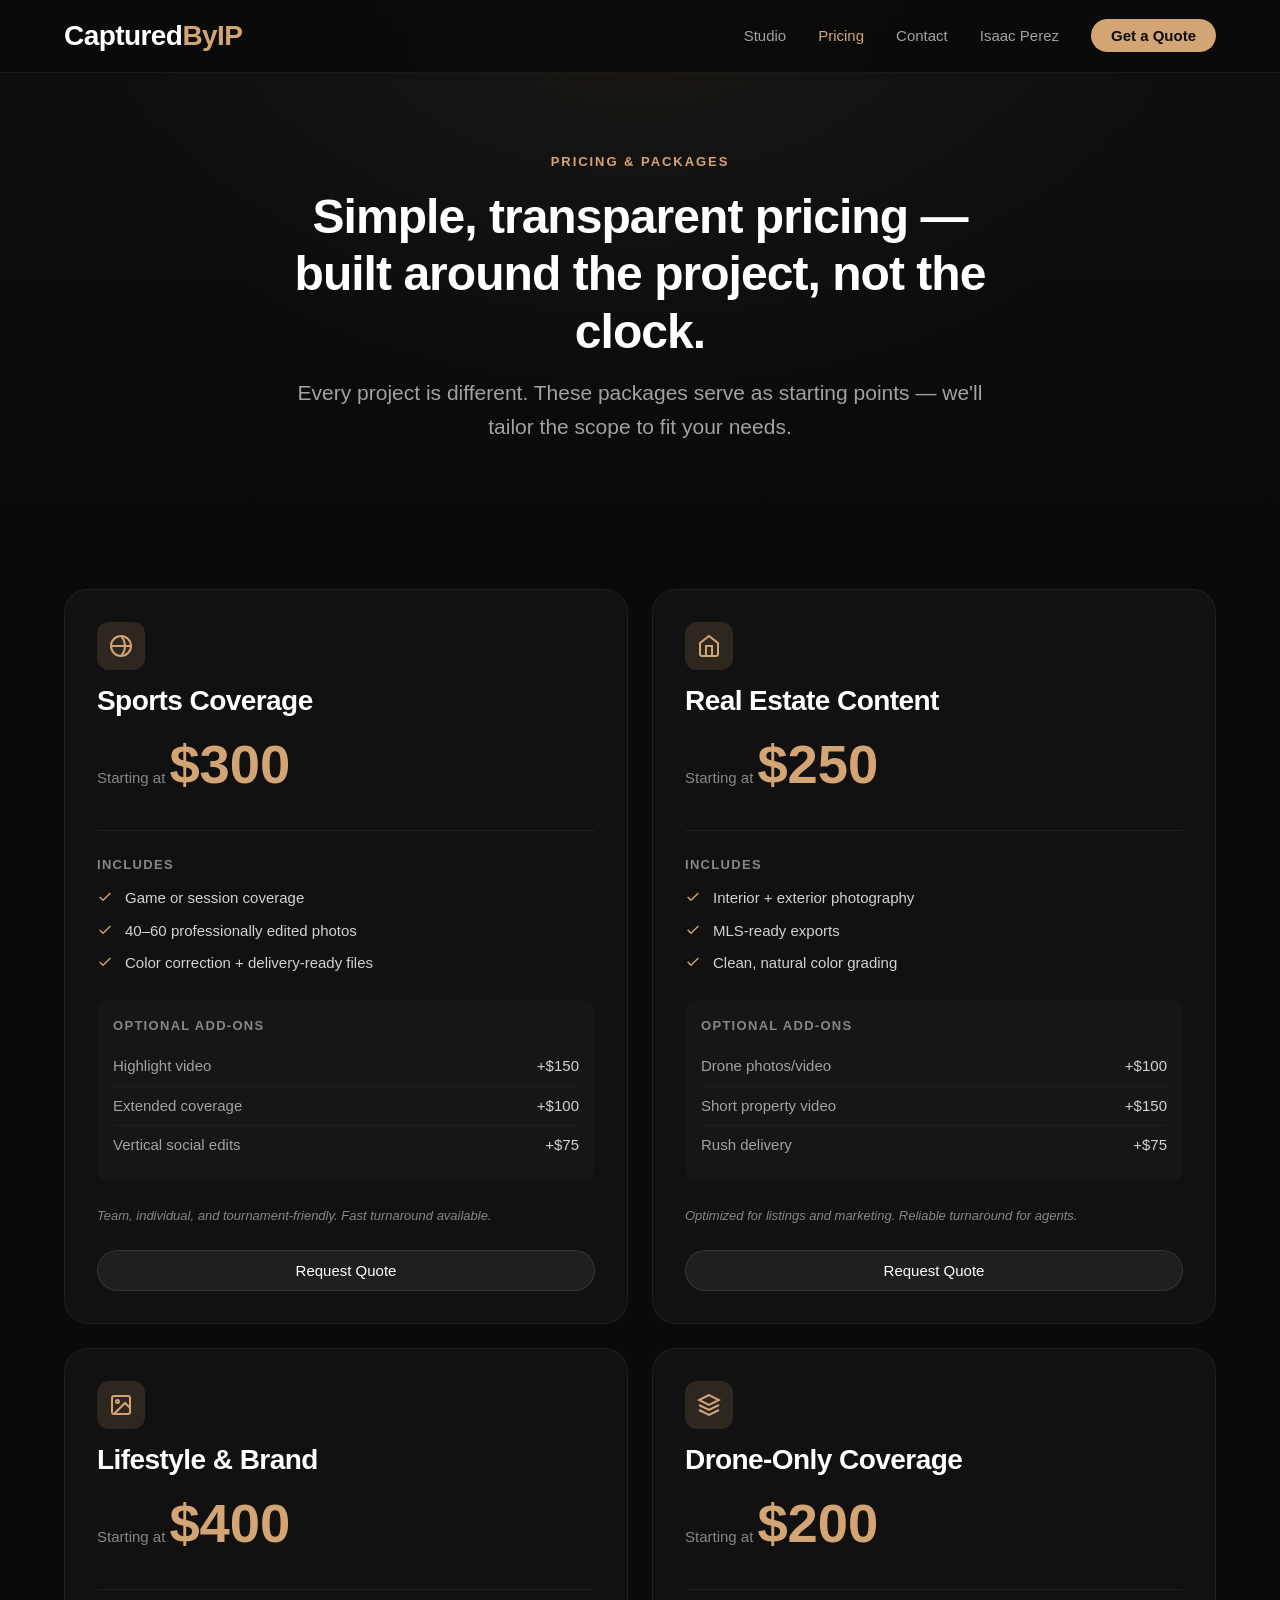
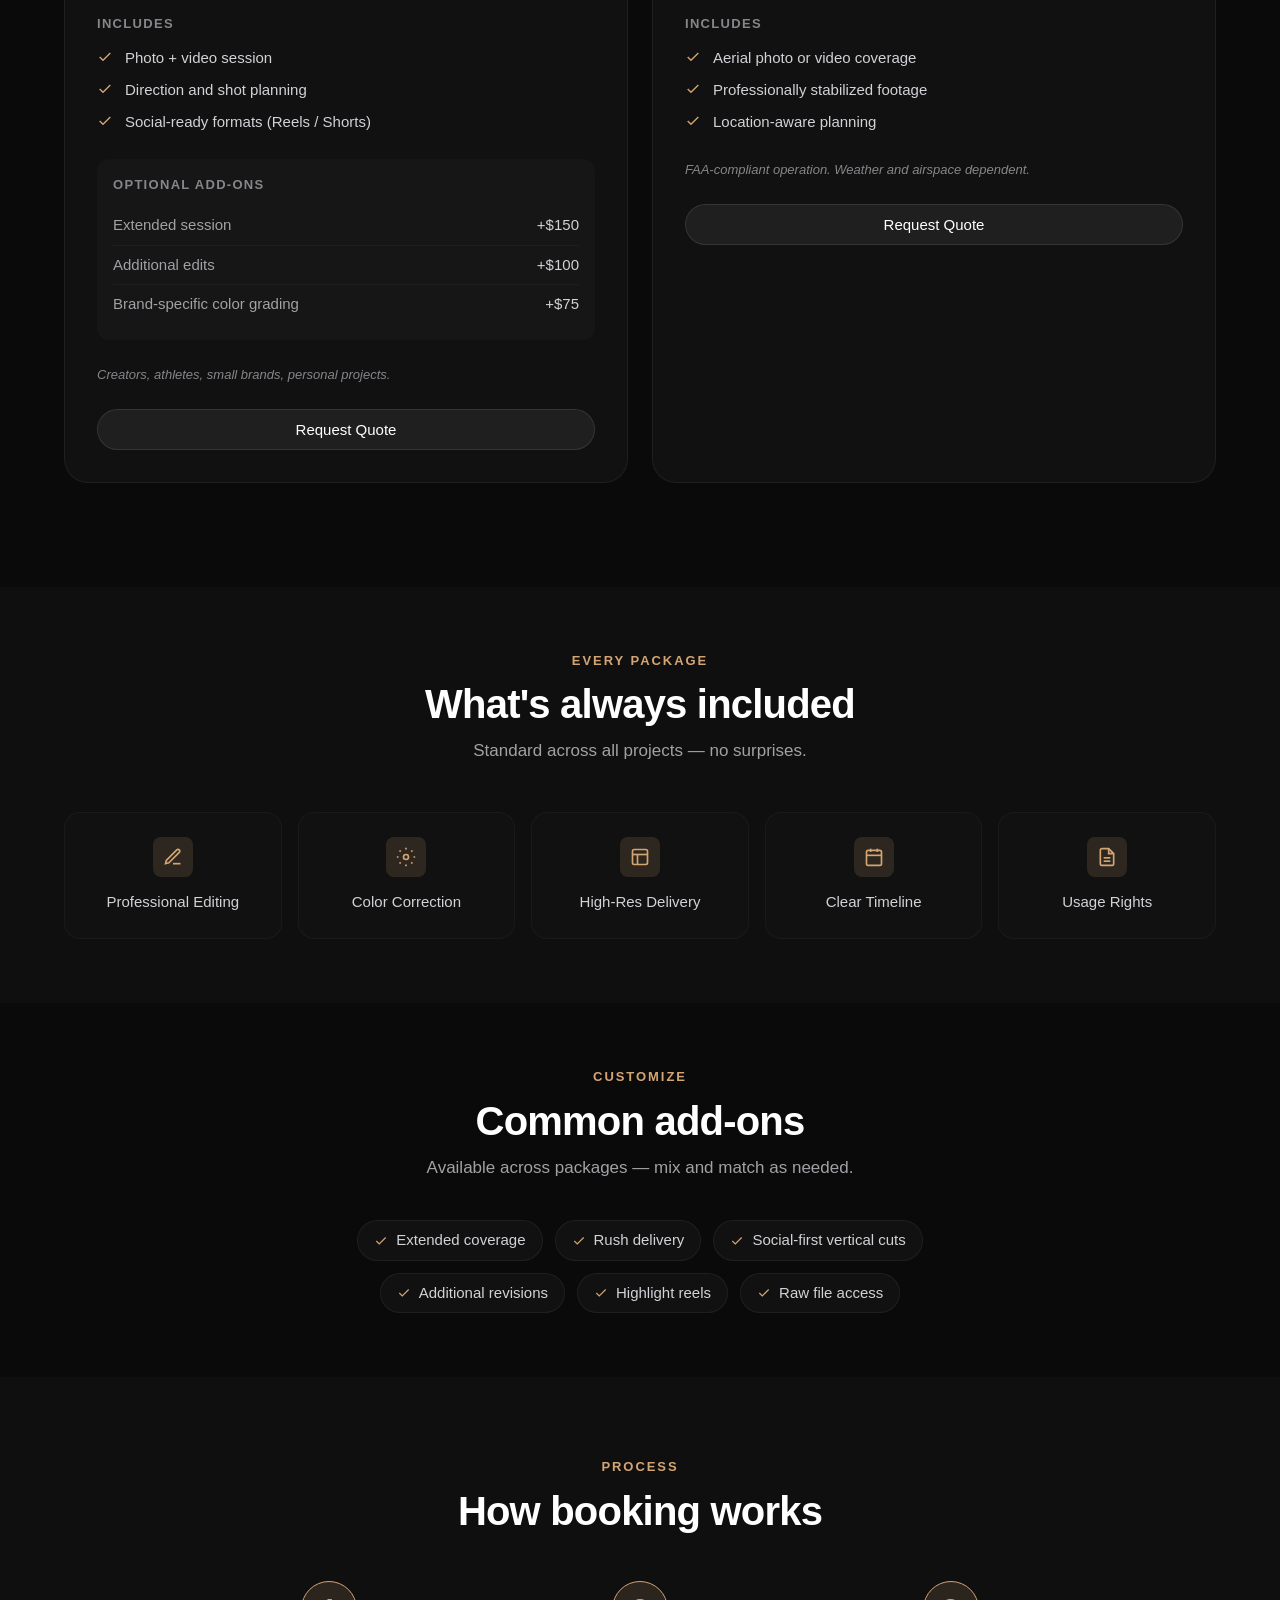
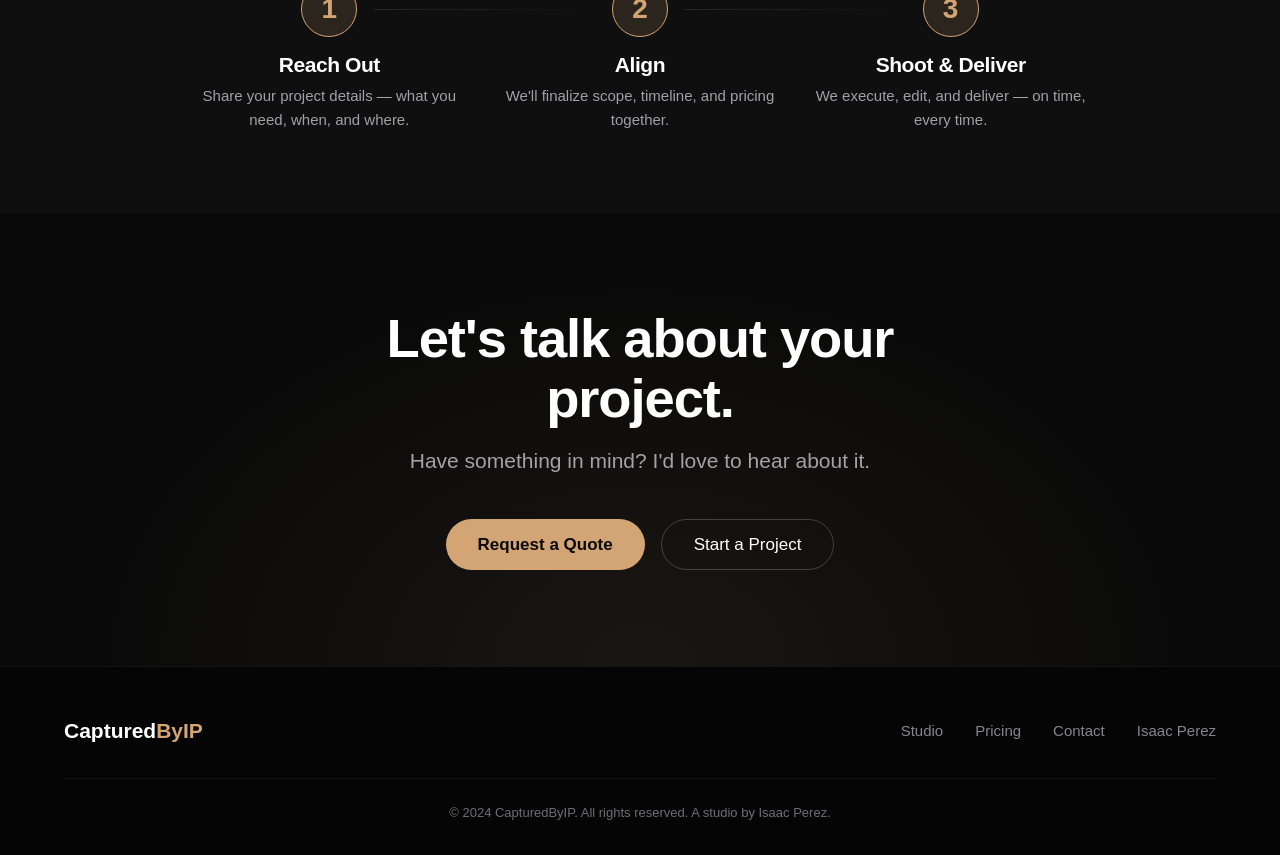
==== pricing.html @ b9ff3daa "Initial commit - CapturedByIP standalone site" ====
<!DOCTYPE html>
<html lang="en" data-theme="dark">
<head>
  <meta charset="UTF-8">
  <meta name="viewport" content="width=device-width, initial-scale=1.0">
  <meta name="description" content="CapturedByIP Pricing — Simple, transparent pricing for sports, real estate, and lifestyle photography & videography. Starting at $200.">
  <meta name="author" content="Isaac Perez">
  <meta name="keywords" content="photography pricing, videography pricing, sports photography cost, real estate photography rates, drone photography prices, Los Angeles photographer">
  
  <!-- Open Graph -->
  <meta property="og:title" content="Pricing — CapturedByIP">
  <meta property="og:description" content="Simple, transparent pricing — built around the project, not the clock.">
  <meta property="og:type" content="website">
  <meta property="og:image" content="https://isaacperez.co/isaac.JPG">
  
  <!-- Twitter Card -->
  <meta name="twitter:card" content="summary_large_image">
  <meta name="twitter:title" content="Pricing — CapturedByIP">
  <meta name="twitter:description" content="Simple, transparent pricing — built around the project, not the clock.">
  
  <link rel="icon" href="favicon.svg" type="image/svg+xml">
  <link rel="apple-touch-icon" href="favicon.svg">
  <title>Pricing — CapturedByIP</title>
  
  <!-- Design System -->
  <link rel="stylesheet" href="css/design-system.css">
  
  <style>
    /* ============================================================
       CAPTUREDBYIP PRICING — CUSTOM STYLES
       ============================================================ */
    
    :root {
      /* CapturedByIP Brand Colors */
      --cbip-accent: #d4a574;
      --cbip-accent-light: #e8c9a8;
      --cbip-accent-dark: #b8875a;
      --cbip-accent-subtle: rgba(212, 165, 116, 0.15);
      
      /* Override accent */
      --color-accent: var(--cbip-accent);
      --color-accent-light: var(--cbip-accent-light);
      --color-accent-dark: var(--cbip-accent-dark);
      --color-accent-subtle: var(--cbip-accent-subtle);
    }
    
    html[data-theme="dark"] {
      --color-surface: #0a0a0a;
      --color-surface-elevated: #141414;
      --color-surface-secondary: #0f0f0f;
    }
    
    body {
      background-color: #0a0a0a;
    }
    
    /* -------------------- Navigation -------------------- */
    
    .cbip-nav {
      position: fixed;
      top: 0;
      left: 0;
      right: 0;
      z-index: var(--z-sticky);
      background-color: rgba(10, 10, 10, 0.85);
      backdrop-filter: saturate(180%) blur(20px);
      -webkit-backdrop-filter: saturate(180%) blur(20px);
      border-bottom: 1px solid rgba(255, 255, 255, 0.06);
    }
    
    .cbip-nav-inner {
      display: flex;
      align-items: center;
      justify-content: space-between;
      height: 72px;
      max-width: var(--container-xl);
      margin: 0 auto;
      padding: 0 var(--space-6);
    }
    
    .cbip-nav-brand {
      display: flex;
      align-items: center;
      gap: var(--space-3);
      text-decoration: none;
    }
    
    .cbip-logo {
      font-size: var(--text-xl);
      font-weight: var(--font-bold);
      color: var(--color-white);
      letter-spacing: -0.02em;
    }
    
    .cbip-logo-mark {
      color: var(--cbip-accent);
    }
    
    .cbip-nav-links {
      display: flex;
      align-items: center;
      gap: var(--space-8);
      list-style: none;
    }
    
    .cbip-nav-link {
      font-size: var(--text-sm);
      font-weight: var(--font-medium);
      color: var(--color-gray-400);
      text-decoration: none;
      transition: color var(--duration-fast);
    }
    
    .cbip-nav-link:hover {
      color: var(--color-white);
    }
    
    .cbip-nav-link.active {
      color: var(--cbip-accent);
    }
    
    .cbip-nav-cta {
      padding: var(--space-2) var(--space-5);
      background-color: var(--cbip-accent);
      color: #0a0a0a;
      font-size: var(--text-sm);
      font-weight: var(--font-semibold);
      text-decoration: none;
      border-radius: var(--radius-full);
      transition: all var(--duration-fast);
    }
    
    .cbip-nav-cta:hover {
      background-color: var(--cbip-accent-light);
      transform: translateY(-1px);
    }
    
    /* Mobile Navigation */
    .cbip-nav-toggle {
      display: none;
      padding: var(--space-2);
      background: none;
      border: none;
      cursor: pointer;
    }
    
    .cbip-nav-toggle span {
      display: block;
      width: 24px;
      height: 2px;
      background-color: var(--color-white);
      position: relative;
    }
    
    .cbip-nav-toggle span::before,
    .cbip-nav-toggle span::after {
      content: '';
      position: absolute;
      left: 0;
      width: 100%;
      height: 2px;
      background-color: var(--color-white);
    }
    
    .cbip-nav-toggle span::before { top: -8px; }
    .cbip-nav-toggle span::after { bottom: -8px; }
    
    @media (max-width: 768px) {
      .cbip-nav-toggle {
        display: block;
      }
      
      .cbip-nav-links {
        position: fixed;
        top: 72px;
        left: 0;
        right: 0;
        bottom: 0;
        flex-direction: column;
        align-items: center;
        justify-content: flex-start;
        gap: 0;
        padding-top: var(--space-8);
        background-color: rgba(10, 10, 10, 0.98);
        opacity: 0;
        visibility: hidden;
        transform: translateY(-10px);
        transition: all var(--duration-normal);
      }
      
      .cbip-nav-links.active {
        opacity: 1;
        visibility: visible;
        transform: translateY(0);
      }
      
      .cbip-nav-links li {
        width: 100%;
        text-align: center;
      }
      
      .cbip-nav-link {
        display: block;
        padding: var(--space-4) var(--space-6);
        font-size: var(--text-lg);
      }
      
      .cbip-nav-cta {
        margin-top: var(--space-4);
        padding: var(--space-3) var(--space-8);
      }
    }
    
    /* -------------------- Pricing Hero -------------------- */
    
    .pricing-hero {
      padding: calc(72px + var(--space-20)) var(--space-6) var(--space-16);
      text-align: center;
      background: linear-gradient(180deg, #0f0f0f 0%, #0a0a0a 100%);
      position: relative;
    }
    
    .pricing-hero::before {
      content: '';
      position: absolute;
      inset: 0;
      background: radial-gradient(ellipse at 50% 0%, rgba(212, 165, 116, 0.06) 0%, transparent 60%);
      pointer-events: none;
    }
    
    .pricing-hero-content {
      position: relative;
      max-width: 700px;
      margin: 0 auto;
    }
    
    .pricing-hero-eyebrow {
      display: block;
      font-size: var(--text-xs);
      font-weight: var(--font-semibold);
      letter-spacing: 0.15em;
      text-transform: uppercase;
      color: var(--cbip-accent);
      margin-bottom: var(--space-4);
      animation: fadeInUp var(--duration-slow) var(--ease-out);
    }
    
    .pricing-hero-title {
      font-size: clamp(2rem, 4vw, 3rem);
      font-weight: var(--font-semibold);
      color: var(--color-white);
      line-height: 1.2;
      margin-bottom: var(--space-4);
      animation: fadeInUp var(--duration-slow) var(--ease-out) 100ms both;
    }
    
    .pricing-hero-subtitle {
      font-size: var(--text-lg);
      color: var(--color-gray-400);
      line-height: var(--leading-relaxed);
      animation: fadeInUp var(--duration-slow) var(--ease-out) 200ms both;
    }
    
    /* -------------------- Pricing Section -------------------- */
    
    .pricing-section {
      padding: var(--space-20) 0;
      background-color: #0a0a0a;
    }
    
    .pricing-grid {
      display: grid;
      grid-template-columns: repeat(2, 1fr);
      gap: var(--space-6);
      margin-bottom: var(--space-6);
    }
    
    @media (max-width: 900px) {
      .pricing-grid {
        grid-template-columns: 1fr;
      }
    }
    
    /* -------------------- Pricing Card -------------------- */
    
    .pricing-card {
      background-color: #111111;
      border: 1px solid rgba(255, 255, 255, 0.06);
      border-radius: var(--radius-2xl);
      padding: var(--space-8);
      position: relative;
      transition: all var(--duration-normal) var(--ease-default);
    }
    
    .pricing-card:hover {
      border-color: rgba(255, 255, 255, 0.12);
      transform: translateY(-4px);
      box-shadow: 0 20px 40px rgba(0, 0, 0, 0.3);
    }
    
    .pricing-card-header {
      margin-bottom: var(--space-6);
      padding-bottom: var(--space-6);
      border-bottom: 1px solid rgba(255, 255, 255, 0.06);
    }
    
    .pricing-card-icon {
      width: 48px;
      height: 48px;
      display: flex;
      align-items: center;
      justify-content: center;
      background-color: var(--cbip-accent-subtle);
      border-radius: var(--radius-lg);
      margin-bottom: var(--space-4);
    }
    
    .pricing-card-icon svg {
      width: 24px;
      height: 24px;
      color: var(--cbip-accent);
    }
    
    .pricing-card-title {
      font-size: var(--text-xl);
      font-weight: var(--font-semibold);
      color: var(--color-white);
      margin-bottom: var(--space-2);
    }
    
    .pricing-card-price {
      display: flex;
      align-items: baseline;
      gap: var(--space-1);
    }
    
    .pricing-card-price-label {
      font-size: var(--text-sm);
      color: var(--color-gray-500);
    }
    
    .pricing-card-price-value {
      font-size: var(--text-3xl);
      font-weight: var(--font-bold);
      color: var(--cbip-accent);
    }
    
    .pricing-card-body {
      margin-bottom: var(--space-6);
    }
    
    .pricing-card-section-title {
      font-size: var(--text-xs);
      font-weight: var(--font-semibold);
      letter-spacing: 0.1em;
      text-transform: uppercase;
      color: var(--color-gray-500);
      margin-bottom: var(--space-3);
    }
    
    .pricing-card-list {
      list-style: none;
      margin-bottom: var(--space-6);
    }
    
    .pricing-card-list li {
      display: flex;
      align-items: flex-start;
      gap: var(--space-3);
      font-size: var(--text-sm);
      color: var(--color-gray-300);
      margin-bottom: var(--space-2);
      line-height: var(--leading-relaxed);
    }
    
    .pricing-card-list li svg {
      flex-shrink: 0;
      width: 16px;
      height: 16px;
      color: var(--cbip-accent);
      margin-top: 3px;
    }
    
    .pricing-card-addons {
      background-color: rgba(255, 255, 255, 0.02);
      border-radius: var(--radius-lg);
      padding: var(--space-4);
      margin-bottom: var(--space-6);
    }
    
    .pricing-card-addon {
      display: flex;
      justify-content: space-between;
      align-items: center;
      font-size: var(--text-sm);
      color: var(--color-gray-400);
      padding: var(--space-2) 0;
    }
    
    .pricing-card-addon:not(:last-child) {
      border-bottom: 1px solid rgba(255, 255, 255, 0.04);
    }
    
    .pricing-card-addon-price {
      color: var(--color-gray-300);
      font-weight: var(--font-medium);
    }
    
    .pricing-card-note {
      font-size: var(--text-xs);
      color: var(--color-gray-500);
      line-height: var(--leading-relaxed);
      font-style: italic;
    }
    
    .pricing-card-cta {
      margin-top: var(--space-6);
    }
    
    .pricing-card-cta .btn {
      width: 100%;
    }
    
    /* -------------------- Always Included Section -------------------- */
    
    .included-section {
      padding: var(--space-16) 0;
      background-color: #0f0f0f;
    }
    
    .included-header {
      text-align: center;
      max-width: 600px;
      margin: 0 auto var(--space-12);
    }
    
    .included-eyebrow {
      display: block;
      font-size: var(--text-xs);
      font-weight: var(--font-semibold);
      letter-spacing: 0.15em;
      text-transform: uppercase;
      color: var(--cbip-accent);
      margin-bottom: var(--space-3);
    }
    
    .included-title {
      font-size: var(--text-2xl);
      font-weight: var(--font-semibold);
      color: var(--color-white);
      margin-bottom: var(--space-3);
    }
    
    .included-subtitle {
      font-size: var(--text-base);
      color: var(--color-gray-400);
    }
    
    .included-grid {
      display: grid;
      grid-template-columns: repeat(5, 1fr);
      gap: var(--space-4);
    }
    
    .included-item {
      text-align: center;
      padding: var(--space-6) var(--space-4);
      background-color: #111111;
      border: 1px solid rgba(255, 255, 255, 0.04);
      border-radius: var(--radius-xl);
      transition: all var(--duration-normal);
    }
    
    .included-item:hover {
      border-color: rgba(255, 255, 255, 0.08);
      background-color: #141414;
    }
    
    .included-item-icon {
      width: 40px;
      height: 40px;
      display: flex;
      align-items: center;
      justify-content: center;
      margin: 0 auto var(--space-3);
      background-color: var(--cbip-accent-subtle);
      border-radius: var(--radius-md);
    }
    
    .included-item-icon svg {
      width: 20px;
      height: 20px;
      color: var(--cbip-accent);
    }
    
    .included-item-label {
      font-size: var(--text-sm);
      color: var(--color-gray-300);
      font-weight: var(--font-medium);
    }
    
    @media (max-width: 900px) {
      .included-grid {
        grid-template-columns: repeat(3, 1fr);
      }
    }
    
    @media (max-width: 640px) {
      .included-grid {
        grid-template-columns: repeat(2, 1fr);
      }
    }
    
    /* -------------------- Add-Ons Section -------------------- */
    
    .addons-section {
      padding: var(--space-16) 0;
      background-color: #0a0a0a;
    }
    
    .addons-header {
      text-align: center;
      max-width: 600px;
      margin: 0 auto var(--space-10);
    }
    
    .addons-eyebrow {
      display: block;
      font-size: var(--text-xs);
      font-weight: var(--font-semibold);
      letter-spacing: 0.15em;
      text-transform: uppercase;
      color: var(--cbip-accent);
      margin-bottom: var(--space-3);
    }
    
    .addons-title {
      font-size: var(--text-2xl);
      font-weight: var(--font-semibold);
      color: var(--color-white);
      margin-bottom: var(--space-3);
    }
    
    .addons-subtitle {
      font-size: var(--text-base);
      color: var(--color-gray-400);
    }
    
    .addons-list {
      max-width: 600px;
      margin: 0 auto;
      display: flex;
      flex-wrap: wrap;
      justify-content: center;
      gap: var(--space-3);
    }
    
    .addon-tag {
      display: inline-flex;
      align-items: center;
      gap: var(--space-2);
      padding: var(--space-2) var(--space-4);
      background-color: #111111;
      border: 1px solid rgba(255, 255, 255, 0.06);
      border-radius: var(--radius-full);
      font-size: var(--text-sm);
      color: var(--color-gray-300);
      transition: all var(--duration-fast);
    }
    
    .addon-tag:hover {
      border-color: var(--cbip-accent-subtle);
      background-color: var(--cbip-accent-subtle);
    }
    
    .addon-tag svg {
      width: 14px;
      height: 14px;
      color: var(--cbip-accent);
    }
    
    /* -------------------- Booking Section -------------------- */
    
    .booking-section {
      padding: var(--space-20) 0;
      background-color: #0f0f0f;
    }
    
    .booking-header {
      text-align: center;
      max-width: 600px;
      margin: 0 auto var(--space-12);
    }
    
    .booking-eyebrow {
      display: block;
      font-size: var(--text-xs);
      font-weight: var(--font-semibold);
      letter-spacing: 0.15em;
      text-transform: uppercase;
      color: var(--cbip-accent);
      margin-bottom: var(--space-3);
    }
    
    .booking-title {
      font-size: var(--text-2xl);
      font-weight: var(--font-semibold);
      color: var(--color-white);
    }
    
    .booking-steps {
      display: grid;
      grid-template-columns: repeat(3, 1fr);
      gap: var(--space-8);
      max-width: 900px;
      margin: 0 auto;
    }
    
    .booking-step {
      text-align: center;
      position: relative;
    }
    
    .booking-step:not(:last-child)::after {
      content: '';
      position: absolute;
      top: 28px;
      right: -16px;
      width: calc(100% - 56px);
      height: 1px;
      background: linear-gradient(90deg, rgba(255,255,255,0.1) 0%, transparent 100%);
      transform: translateX(50%);
    }
    
    .booking-step-number {
      width: 56px;
      height: 56px;
      display: flex;
      align-items: center;
      justify-content: center;
      margin: 0 auto var(--space-4);
      background-color: var(--cbip-accent-subtle);
      border: 1px solid var(--cbip-accent);
      border-radius: var(--radius-full);
      font-size: var(--text-xl);
      font-weight: var(--font-bold);
      color: var(--cbip-accent);
    }
    
    .booking-step-title {
      font-size: var(--text-lg);
      font-weight: var(--font-semibold);
      color: var(--color-white);
      margin-bottom: var(--space-2);
    }
    
    .booking-step-desc {
      font-size: var(--text-sm);
      color: var(--color-gray-400);
      line-height: var(--leading-relaxed);
    }
    
    @media (max-width: 768px) {
      .booking-steps {
        grid-template-columns: 1fr;
        gap: var(--space-8);
      }
      
      .booking-step:not(:last-child)::after {
        display: none;
      }
    }
    
    /* -------------------- Final CTA Section -------------------- */
    
    .final-cta {
      padding: var(--space-24) 0;
      background-color: #0a0a0a;
      text-align: center;
      position: relative;
    }
    
    .final-cta::before {
      content: '';
      position: absolute;
      inset: 0;
      background: radial-gradient(ellipse at 50% 100%, rgba(212, 165, 116, 0.08) 0%, transparent 60%);
      pointer-events: none;
    }
    
    .final-cta-inner {
      position: relative;
      max-width: 600px;
      margin: 0 auto;
    }
    
    .final-cta-title {
      font-size: var(--text-3xl);
      font-weight: var(--font-semibold);
      color: var(--color-white);
      margin-bottom: var(--space-4);
    }
    
    .final-cta-subtitle {
      font-size: var(--text-lg);
      color: var(--color-gray-400);
      margin-bottom: var(--space-10);
      line-height: var(--leading-relaxed);
    }
    
    .final-cta-actions {
      display: flex;
      justify-content: center;
      gap: var(--space-4);
    }
    
    @media (max-width: 640px) {
      .final-cta-actions {
        flex-direction: column;
        align-items: center;
      }
      
      .final-cta-actions .btn {
        width: 100%;
        max-width: 280px;
      }
    }
    
    /* -------------------- Footer -------------------- */
    
    .cbip-footer {
      background-color: #050505;
      padding: var(--space-12) 0 var(--space-8);
      border-top: 1px solid rgba(255, 255, 255, 0.06);
    }
    
    .cbip-footer-inner {
      display: flex;
      align-items: center;
      justify-content: space-between;
      flex-wrap: wrap;
      gap: var(--space-6);
    }
    
    .cbip-footer-brand {
      font-size: var(--text-lg);
      font-weight: var(--font-semibold);
      color: var(--color-white);
    }
    
    .cbip-footer-brand span {
      color: var(--cbip-accent);
    }
    
    .cbip-footer-links {
      display: flex;
      gap: var(--space-8);
      list-style: none;
    }
    
    .cbip-footer-link {
      font-size: var(--text-sm);
      color: var(--color-gray-500);
      text-decoration: none;
      transition: color var(--duration-fast);
    }
    
    .cbip-footer-link:hover {
      color: var(--color-white);
    }
    
    .cbip-footer-copy {
      width: 100%;
      text-align: center;
      margin-top: var(--space-8);
      padding-top: var(--space-6);
      border-top: 1px solid rgba(255, 255, 255, 0.06);
      font-size: var(--text-xs);
      color: var(--color-gray-600);
    }
    
    @media (max-width: 640px) {
      .cbip-footer-inner {
        flex-direction: column;
        text-align: center;
      }
      
      .cbip-footer-links {
        flex-wrap: wrap;
        justify-content: center;
        gap: var(--space-4) var(--space-6);
      }
    }
    
    /* -------------------- Buttons -------------------- */
    
    .btn-cbip-primary {
      background-color: var(--cbip-accent);
      color: #0a0a0a;
      font-weight: var(--font-semibold);
    }
    
    .btn-cbip-primary:hover:not(:disabled) {
      background-color: var(--cbip-accent-light);
      box-shadow: 0 4px 20px rgba(212, 165, 116, 0.25);
    }
    
    .btn-cbip-ghost {
      background-color: transparent;
      color: var(--color-white);
      border: 1px solid rgba(255, 255, 255, 0.2);
    }
    
    .btn-cbip-ghost:hover:not(:disabled) {
      background-color: rgba(255, 255, 255, 0.05);
      border-color: rgba(255, 255, 255, 0.3);
    }
    
    .btn-cbip-secondary {
      background-color: rgba(255, 255, 255, 0.06);
      color: var(--color-white);
      border: 1px solid rgba(255, 255, 255, 0.1);
    }
    
    .btn-cbip-secondary:hover:not(:disabled) {
      background-color: rgba(255, 255, 255, 0.1);
      border-color: rgba(255, 255, 255, 0.15);
    }
  </style>
</head>
<body>
  <!-- Navigation -->
  <nav class="cbip-nav">
    <div class="cbip-nav-inner">
      <a href="index.html" class="cbip-nav-brand">
        <span class="cbip-logo">Captured<span class="cbip-logo-mark">ByIP</span></span>
      </a>
      <button class="cbip-nav-toggle" aria-label="Toggle navigation" onclick="toggleCbipNav()">
        <span></span>
      </button>
      <ul class="cbip-nav-links" id="cbipNavLinks">
        <li><a href="index.html" class="cbip-nav-link">Studio</a></li>
        <li><a href="pricing.html" class="cbip-nav-link active">Pricing</a></li>
        <li><a href="https://isaacperez.co/#contact" class="cbip-nav-link">Contact</a></li>
        <li><a href="https://isaacperez.co" class="cbip-nav-link">Isaac Perez</a></li>
        <li><a href="https://isaacperez.co/#contact" class="cbip-nav-cta">Get a Quote</a></li>
      </ul>
    </div>
  </nav>

  <main>
    <!-- Pricing Hero -->
    <section class="pricing-hero">
      <div class="pricing-hero-content">
        <span class="pricing-hero-eyebrow">Pricing & Packages</span>
        <h1 class="pricing-hero-title">Simple, transparent pricing — built around the project, not the clock.</h1>
        <p class="pricing-hero-subtitle">
          Every project is different. These packages serve as starting points — we'll tailor the scope to fit your needs.
        </p>
      </div>
    </section>

    <!-- Pricing Cards -->
    <section class="pricing-section">
      <div class="container">
        <div class="pricing-grid">
          
          <!-- Sports Coverage -->
          <div class="pricing-card" data-animate="fade-in-up">
            <div class="pricing-card-header">
              <div class="pricing-card-icon">
                <svg viewBox="0 0 24 24" fill="none" stroke="currentColor" stroke-width="2">
                  <circle cx="12" cy="12" r="10"/>
                  <path d="M12 2a15.3 15.3 0 0 1 4 10 15.3 15.3 0 0 1-4 10"/>
                  <path d="M2 12h20"/>
                </svg>
              </div>
              <h3 class="pricing-card-title">Sports Coverage</h3>
              <div class="pricing-card-price">
                <span class="pricing-card-price-label">Starting at</span>
                <span class="pricing-card-price-value" data-price="sports">$300</span>
              </div>
            </div>
            
            <div class="pricing-card-body">
              <p class="pricing-card-section-title">Includes</p>
              <ul class="pricing-card-list">
                <li>
                  <svg viewBox="0 0 24 24" fill="none" stroke="currentColor" stroke-width="2"><polyline points="20 6 9 17 4 12"/></svg>
                  <span>Game or session coverage</span>
                </li>
                <li>
                  <svg viewBox="0 0 24 24" fill="none" stroke="currentColor" stroke-width="2"><polyline points="20 6 9 17 4 12"/></svg>
                  <span>40–60 professionally edited photos</span>
                </li>
                <li>
                  <svg viewBox="0 0 24 24" fill="none" stroke="currentColor" stroke-width="2"><polyline points="20 6 9 17 4 12"/></svg>
                  <span>Color correction + delivery-ready files</span>
                </li>
              </ul>
              
              <div class="pricing-card-addons">
                <p class="pricing-card-section-title">Optional Add-Ons</p>
                <div class="pricing-card-addon">
                  <span>Highlight video</span>
                  <span class="pricing-card-addon-price" data-addon="sports-video">+$150</span>
                </div>
                <div class="pricing-card-addon">
                  <span>Extended coverage</span>
                  <span class="pricing-card-addon-price" data-addon="sports-extended">+$100</span>
                </div>
                <div class="pricing-card-addon">
                  <span>Vertical social edits</span>
                  <span class="pricing-card-addon-price" data-addon="sports-social">+$75</span>
                </div>
              </div>
              
              <p class="pricing-card-note">
                Team, individual, and tournament-friendly. Fast turnaround available.
              </p>
            </div>
            
            <div class="pricing-card-cta">
              <a href="https://isaacperez.co/#contact" class="btn btn-cbip-secondary">Request Quote</a>
            </div>
          </div>
          
          <!-- Real Estate Content -->
          <div class="pricing-card" data-animate="fade-in-up" style="animation-delay: 100ms;">
            <div class="pricing-card-header">
              <div class="pricing-card-icon">
                <svg viewBox="0 0 24 24" fill="none" stroke="currentColor" stroke-width="2">
                  <path d="M3 9l9-7 9 7v11a2 2 0 0 1-2 2H5a2 2 0 0 1-2-2z"/>
                  <polyline points="9 22 9 12 15 12 15 22"/>
                </svg>
              </div>
              <h3 class="pricing-card-title">Real Estate Content</h3>
              <div class="pricing-card-price">
                <span class="pricing-card-price-label">Starting at</span>
                <span class="pricing-card-price-value" data-price="realestate">$250</span>
              </div>
            </div>
            
            <div class="pricing-card-body">
              <p class="pricing-card-section-title">Includes</p>
              <ul class="pricing-card-list">
                <li>
                  <svg viewBox="0 0 24 24" fill="none" stroke="currentColor" stroke-width="2"><polyline points="20 6 9 17 4 12"/></svg>
                  <span>Interior + exterior photography</span>
                </li>
                <li>
                  <svg viewBox="0 0 24 24" fill="none" stroke="currentColor" stroke-width="2"><polyline points="20 6 9 17 4 12"/></svg>
                  <span>MLS-ready exports</span>
                </li>
                <li>
                  <svg viewBox="0 0 24 24" fill="none" stroke="currentColor" stroke-width="2"><polyline points="20 6 9 17 4 12"/></svg>
                  <span>Clean, natural color grading</span>
                </li>
              </ul>
              
              <div class="pricing-card-addons">
                <p class="pricing-card-section-title">Optional Add-Ons</p>
                <div class="pricing-card-addon">
                  <span>Drone photos/video</span>
                  <span class="pricing-card-addon-price" data-addon="re-drone">+$100</span>
                </div>
                <div class="pricing-card-addon">
                  <span>Short property video</span>
                  <span class="pricing-card-addon-price" data-addon="re-video">+$150</span>
                </div>
                <div class="pricing-card-addon">
                  <span>Rush delivery</span>
                  <span class="pricing-card-addon-price" data-addon="re-rush">+$75</span>
                </div>
              </div>
              
              <p class="pricing-card-note">
                Optimized for listings and marketing. Reliable turnaround for agents.
              </p>
            </div>
            
            <div class="pricing-card-cta">
              <a href="https://isaacperez.co/#contact" class="btn btn-cbip-secondary">Request Quote</a>
            </div>
          </div>
          
          <!-- Lifestyle / Brand Content -->
          <div class="pricing-card" data-animate="fade-in-up" style="animation-delay: 200ms;">
            <div class="pricing-card-header">
              <div class="pricing-card-icon">
                <svg viewBox="0 0 24 24" fill="none" stroke="currentColor" stroke-width="2">
                  <rect x="3" y="3" width="18" height="18" rx="2" ry="2"/>
                  <circle cx="8.5" cy="8.5" r="1.5"/>
                  <polyline points="21 15 16 10 5 21"/>
                </svg>
              </div>
              <h3 class="pricing-card-title">Lifestyle & Brand</h3>
              <div class="pricing-card-price">
                <span class="pricing-card-price-label">Starting at</span>
                <span class="pricing-card-price-value" data-price="lifestyle">$400</span>
              </div>
            </div>
            
            <div class="pricing-card-body">
              <p class="pricing-card-section-title">Includes</p>
              <ul class="pricing-card-list">
                <li>
                  <svg viewBox="0 0 24 24" fill="none" stroke="currentColor" stroke-width="2"><polyline points="20 6 9 17 4 12"/></svg>
                  <span>Photo + video session</span>
                </li>
                <li>
                  <svg viewBox="0 0 24 24" fill="none" stroke="currentColor" stroke-width="2"><polyline points="20 6 9 17 4 12"/></svg>
                  <span>Direction and shot planning</span>
                </li>
                <li>
                  <svg viewBox="0 0 24 24" fill="none" stroke="currentColor" stroke-width="2"><polyline points="20 6 9 17 4 12"/></svg>
                  <span>Social-ready formats (Reels / Shorts)</span>
                </li>
              </ul>
              
              <div class="pricing-card-addons">
                <p class="pricing-card-section-title">Optional Add-Ons</p>
                <div class="pricing-card-addon">
                  <span>Extended session</span>
                  <span class="pricing-card-addon-price" data-addon="brand-extended">+$150</span>
                </div>
                <div class="pricing-card-addon">
                  <span>Additional edits</span>
                  <span class="pricing-card-addon-price" data-addon="brand-edits">+$100</span>
                </div>
                <div class="pricing-card-addon">
                  <span>Brand-specific color grading</span>
                  <span class="pricing-card-addon-price" data-addon="brand-grading">+$75</span>
                </div>
              </div>
              
              <p class="pricing-card-note">
                Creators, athletes, small brands, personal projects.
              </p>
            </div>
            
            <div class="pricing-card-cta">
              <a href="https://isaacperez.co/#contact" class="btn btn-cbip-secondary">Request Quote</a>
            </div>
          </div>
          
          <!-- Drone-Only Coverage -->
          <div class="pricing-card" data-animate="fade-in-up" style="animation-delay: 300ms;">
            <div class="pricing-card-header">
              <div class="pricing-card-icon">
                <svg viewBox="0 0 24 24" fill="none" stroke="currentColor" stroke-width="2">
                  <path d="M12 2L2 7l10 5 10-5-10-5z"/>
                  <path d="M2 17l10 5 10-5"/>
                  <path d="M2 12l10 5 10-5"/>
                </svg>
              </div>
              <h3 class="pricing-card-title">Drone-Only Coverage</h3>
              <div class="pricing-card-price">
                <span class="pricing-card-price-label">Starting at</span>
                <span class="pricing-card-price-value" data-price="drone">$200</span>
              </div>
            </div>
            
            <div class="pricing-card-body">
              <p class="pricing-card-section-title">Includes</p>
              <ul class="pricing-card-list">
                <li>
                  <svg viewBox="0 0 24 24" fill="none" stroke="currentColor" stroke-width="2"><polyline points="20 6 9 17 4 12"/></svg>
                  <span>Aerial photo or video coverage</span>
                </li>
                <li>
                  <svg viewBox="0 0 24 24" fill="none" stroke="currentColor" stroke-width="2"><polyline points="20 6 9 17 4 12"/></svg>
                  <span>Professionally stabilized footage</span>
                </li>
                <li>
                  <svg viewBox="0 0 24 24" fill="none" stroke="currentColor" stroke-width="2"><polyline points="20 6 9 17 4 12"/></svg>
                  <span>Location-aware planning</span>
                </li>
              </ul>
              
              <p class="pricing-card-note" style="margin-top: var(--space-6);">
                FAA-compliant operation. Weather and airspace dependent.
              </p>
            </div>
            
            <div class="pricing-card-cta">
              <a href="https://isaacperez.co/#contact" class="btn btn-cbip-secondary">Request Quote</a>
            </div>
          </div>
          
        </div>
      </div>
    </section>

    <!-- What's Always Included -->
    <section class="included-section">
      <div class="container">
        <div class="included-header">
          <span class="included-eyebrow">Every Package</span>
          <h2 class="included-title">What's always included</h2>
          <p class="included-subtitle">Standard across all projects — no surprises.</p>
        </div>
        
        <div class="included-grid">
          <div class="included-item" data-animate="fade-in-up">
            <div class="included-item-icon">
              <svg viewBox="0 0 24 24" fill="none" stroke="currentColor" stroke-width="2">
                <path d="M12 20h9"/>
                <path d="M16.5 3.5a2.121 2.121 0 0 1 3 3L7 19l-4 1 1-4L16.5 3.5z"/>
              </svg>
            </div>
            <span class="included-item-label">Professional Editing</span>
          </div>
          
          <div class="included-item" data-animate="fade-in-up" style="animation-delay: 50ms;">
            <div class="included-item-icon">
              <svg viewBox="0 0 24 24" fill="none" stroke="currentColor" stroke-width="2">
                <circle cx="12" cy="12" r="3"/>
                <path d="M12 1v2m0 18v2M4.22 4.22l1.42 1.42m12.72 12.72l1.42 1.42M1 12h2m18 0h2M4.22 19.78l1.42-1.42M18.36 5.64l1.42-1.42"/>
              </svg>
            </div>
            <span class="included-item-label">Color Correction</span>
          </div>
          
          <div class="included-item" data-animate="fade-in-up" style="animation-delay: 100ms;">
            <div class="included-item-icon">
              <svg viewBox="0 0 24 24" fill="none" stroke="currentColor" stroke-width="2">
                <rect x="3" y="3" width="18" height="18" rx="2" ry="2"/>
                <line x1="3" y1="9" x2="21" y2="9"/>
                <line x1="9" y1="21" x2="9" y2="9"/>
              </svg>
            </div>
            <span class="included-item-label">High-Res Delivery</span>
          </div>
          
          <div class="included-item" data-animate="fade-in-up" style="animation-delay: 150ms;">
            <div class="included-item-icon">
              <svg viewBox="0 0 24 24" fill="none" stroke="currentColor" stroke-width="2">
                <rect x="3" y="4" width="18" height="18" rx="2" ry="2"/>
                <line x1="16" y1="2" x2="16" y2="6"/>
                <line x1="8" y1="2" x2="8" y2="6"/>
                <line x1="3" y1="10" x2="21" y2="10"/>
              </svg>
            </div>
            <span class="included-item-label">Clear Timeline</span>
          </div>
          
          <div class="included-item" data-animate="fade-in-up" style="animation-delay: 200ms;">
            <div class="included-item-icon">
              <svg viewBox="0 0 24 24" fill="none" stroke="currentColor" stroke-width="2">
                <path d="M14 2H6a2 2 0 0 0-2 2v16a2 2 0 0 0 2 2h12a2 2 0 0 0 2-2V8z"/>
                <polyline points="14 2 14 8 20 8"/>
                <line x1="16" y1="13" x2="8" y2="13"/>
                <line x1="16" y1="17" x2="8" y2="17"/>
              </svg>
            </div>
            <span class="included-item-label">Usage Rights</span>
          </div>
        </div>
      </div>
    </section>

    <!-- Add-Ons Section -->
    <section class="addons-section">
      <div class="container">
        <div class="addons-header">
          <span class="addons-eyebrow">Customize</span>
          <h2 class="addons-title">Common add-ons</h2>
          <p class="addons-subtitle">Available across packages — mix and match as needed.</p>
        </div>
        
        <div class="addons-list">
          <span class="addon-tag">
            <svg viewBox="0 0 24 24" fill="none" stroke="currentColor" stroke-width="2"><polyline points="20 6 9 17 4 12"/></svg>
            Extended coverage
          </span>
          <span class="addon-tag">
            <svg viewBox="0 0 24 24" fill="none" stroke="currentColor" stroke-width="2"><polyline points="20 6 9 17 4 12"/></svg>
            Rush delivery
          </span>
          <span class="addon-tag">
            <svg viewBox="0 0 24 24" fill="none" stroke="currentColor" stroke-width="2"><polyline points="20 6 9 17 4 12"/></svg>
            Social-first vertical cuts
          </span>
          <span class="addon-tag">
            <svg viewBox="0 0 24 24" fill="none" stroke="currentColor" stroke-width="2"><polyline points="20 6 9 17 4 12"/></svg>
            Additional revisions
          </span>
          <span class="addon-tag">
            <svg viewBox="0 0 24 24" fill="none" stroke="currentColor" stroke-width="2"><polyline points="20 6 9 17 4 12"/></svg>
            Highlight reels
          </span>
          <span class="addon-tag">
            <svg viewBox="0 0 24 24" fill="none" stroke="currentColor" stroke-width="2"><polyline points="20 6 9 17 4 12"/></svg>
            Raw file access
          </span>
        </div>
      </div>
    </section>

    <!-- How Booking Works -->
    <section class="booking-section">
      <div class="container">
        <div class="booking-header">
          <span class="booking-eyebrow">Process</span>
          <h2 class="booking-title">How booking works</h2>
        </div>
        
        <div class="booking-steps">
          <div class="booking-step" data-animate="fade-in-up">
            <div class="booking-step-number">1</div>
            <h3 class="booking-step-title">Reach Out</h3>
            <p class="booking-step-desc">Share your project details — what you need, when, and where.</p>
          </div>
          
          <div class="booking-step" data-animate="fade-in-up" style="animation-delay: 100ms;">
            <div class="booking-step-number">2</div>
            <h3 class="booking-step-title">Align</h3>
            <p class="booking-step-desc">We'll finalize scope, timeline, and pricing together.</p>
          </div>
          
          <div class="booking-step" data-animate="fade-in-up" style="animation-delay: 200ms;">
            <div class="booking-step-number">3</div>
            <h3 class="booking-step-title">Shoot & Deliver</h3>
            <p class="booking-step-desc">We execute, edit, and deliver — on time, every time.</p>
          </div>
        </div>
      </div>
    </section>

    <!-- Final CTA -->
    <section class="final-cta">
      <div class="container">
        <div class="final-cta-inner">
          <h2 class="final-cta-title">Let's talk about your project.</h2>
          <p class="final-cta-subtitle">
            Have something in mind? I'd love to hear about it.
          </p>
          <div class="final-cta-actions">
            <a href="https://isaacperez.co/#contact" class="btn btn-lg btn-cbip-primary">Request a Quote</a>
            <a href="https://isaacperez.co/#contact" class="btn btn-lg btn-cbip-ghost">Start a Project</a>
          </div>
        </div>
      </div>
    </section>
  </main>

  <!-- Footer -->
  <footer class="cbip-footer">
    <div class="container">
      <div class="cbip-footer-inner">
        <div class="cbip-footer-brand">
          Captured<span>ByIP</span>
        </div>
        <ul class="cbip-footer-links">
          <li><a href="index.html" class="cbip-footer-link">Studio</a></li>
          <li><a href="pricing.html" class="cbip-footer-link">Pricing</a></li>
          <li><a href="https://isaacperez.co/#contact" class="cbip-footer-link">Contact</a></li>
          <li><a href="https://isaacperez.co" class="cbip-footer-link">Isaac Perez</a></li>
        </ul>
      </div>
      <p class="cbip-footer-copy">
        © 2024 CapturedByIP. All rights reserved. A studio by Isaac Perez.
      </p>
    </div>
  </footer>

  <!-- 
    ============================================================
    PRICING CONFIGURATION
    Edit these values to update prices across the page.
    ============================================================
  -->
  <script>
    // ==================== PRICING CONFIG ====================
    // Edit these values to update all prices on the page
    const PRICING_CONFIG = {
      // Base package prices
      packages: {
        sports: 300,
        realestate: 250,
        lifestyle: 400,
        drone: 200
      },
      // Add-on prices
      addons: {
        // Sports
        'sports-video': 150,
        'sports-extended': 100,
        'sports-social': 75,
        // Real Estate
        're-drone': 100,
        're-video': 150,
        're-rush': 75,
        // Brand/Lifestyle
        'brand-extended': 150,
        'brand-edits': 100,
        'brand-grading': 75
      }
    };
    
    // Apply prices to the page (runs on load)
    function applyPricing() {
      // Update package prices
      Object.keys(PRICING_CONFIG.packages).forEach(key => {
        const el = document.querySelector(`[data-price="${key}"]`);
        if (el) {
          el.textContent = `$${PRICING_CONFIG.packages[key]}`;
        }
      });
      
      // Update addon prices
      Object.keys(PRICING_CONFIG.addons).forEach(key => {
        const el = document.querySelector(`[data-addon="${key}"]`);
        if (el) {
          el.textContent = `+$${PRICING_CONFIG.addons[key]}`;
        }
      });
    }
    
    // Initialize pricing on page load
    document.addEventListener('DOMContentLoaded', applyPricing);
    // ==================== END PRICING CONFIG ====================
    
    // Mobile Navigation Toggle
    function toggleCbipNav() {
      const navLinks = document.getElementById('cbipNavLinks');
      navLinks.classList.toggle('active');
    }
    
    // Close mobile nav when clicking a link
    document.querySelectorAll('.cbip-nav-link').forEach(link => {
      link.addEventListener('click', () => {
        document.getElementById('cbipNavLinks').classList.remove('active');
      });
    });
    
    // Scroll-triggered animations
    const animateOnScroll = () => {
      const elements = document.querySelectorAll('[data-animate]');
      const observer = new IntersectionObserver((entries) => {
        entries.forEach(entry => {
          if (entry.isIntersecting) {
            entry.target.classList.add('animated');
            observer.unobserve(entry.target);
          }
        });
      }, {
        threshold: 0.1,
        rootMargin: '0px 0px -50px 0px'
      });
      
      elements.forEach(el => observer.observe(el));
    };
    
    // Initialize animations when DOM is ready
    document.addEventListener('DOMContentLoaded', animateOnScroll);
  </script>
</body>
</html>
---- css/design-system.css ----
/*
 * Isaac Perez - Design System
 * A cohesive design system for the personal brand ecosystem
 * ============================================================
 */

/* ============================================================
   CSS CUSTOM PROPERTIES (DESIGN TOKENS)
   ============================================================ */

:root {
  /* -------------------- Colors -------------------- */
  
  /* Neutral Palette */
  --color-white: #ffffff;
  --color-gray-50: #fafafa;
  --color-gray-100: #f5f5f7;
  --color-gray-200: #e8e8ed;
  --color-gray-300: #d2d2d7;
  --color-gray-400: #a1a1a6;
  --color-gray-500: #86868b;
  --color-gray-600: #6e6e73;
  --color-gray-700: #424245;
  --color-gray-800: #2d2d2d;
  --color-gray-900: #1d1d1f;
  --color-black: #000000;
  
  /* Primary Brand Color - Calm, confident blue-gray */
  --color-primary: #2d3436;
  --color-primary-light: #636e72;
  --color-primary-dark: #1e2224;
  
  /* Accent Color - Default (can be overridden per subdomain) */
  --color-accent: #0071e3;
  --color-accent-light: #40a0ff;
  --color-accent-dark: #0058b0;
  --color-accent-subtle: rgba(0, 113, 227, 0.1);
  
  /* Semantic Colors */
  --color-success: #34c759;
  --color-warning: #ff9f0a;
  --color-error: #ff3b30;
  
  /* Surface Colors */
  --color-surface: var(--color-white);
  --color-surface-elevated: var(--color-white);
  --color-surface-secondary: var(--color-gray-50);
  --color-surface-tertiary: var(--color-gray-100);
  
  /* Text Colors */
  --color-text-primary: var(--color-gray-900);
  --color-text-secondary: var(--color-gray-600);
  --color-text-tertiary: var(--color-gray-500);
  --color-text-inverse: var(--color-white);
  
  /* Border Colors */
  --color-border: var(--color-gray-200);
  --color-border-light: var(--color-gray-100);
  
  /* -------------------- Typography -------------------- */
  
  /* Font Families */
  --font-sans: -apple-system, BlinkMacSystemFont, 'SF Pro Display', 'SF Pro Text', 'Helvetica Neue', Helvetica, Arial, sans-serif;
  --font-mono: 'SF Mono', SFMono-Regular, ui-monospace, Menlo, Monaco, 'Cascadia Mono', monospace;
  
  /* Font Sizes - Fluid Scale */
  --text-xs: clamp(0.75rem, 0.7rem + 0.25vw, 0.8125rem);      /* 12-13px */
  --text-sm: clamp(0.8125rem, 0.75rem + 0.3vw, 0.9375rem);    /* 13-15px */
  --text-base: clamp(0.9375rem, 0.875rem + 0.3vw, 1.0625rem); /* 15-17px */
  --text-lg: clamp(1.125rem, 1rem + 0.5vw, 1.3125rem);        /* 18-21px */
  --text-xl: clamp(1.3125rem, 1.1rem + 0.9vw, 1.75rem);       /* 21-28px */
  --text-2xl: clamp(1.75rem, 1.4rem + 1.5vw, 2.5rem);         /* 28-40px */
  --text-3xl: clamp(2.25rem, 1.8rem + 2vw, 3.5rem);           /* 36-56px */
  --text-4xl: clamp(2.75rem, 2rem + 3vw, 4.5rem);             /* 44-72px */
  --text-5xl: clamp(3.5rem, 2.5rem + 4vw, 6rem);              /* 56-96px */
  
  /* Font Weights */
  --font-light: 300;
  --font-regular: 400;
  --font-medium: 500;
  --font-semibold: 600;
  --font-bold: 700;
  
  /* Line Heights */
  --leading-none: 1;
  --leading-tight: 1.1;
  --leading-snug: 1.25;
  --leading-normal: 1.5;
  --leading-relaxed: 1.625;
  --leading-loose: 2;
  
  /* Letter Spacing */
  --tracking-tighter: -0.03em;
  --tracking-tight: -0.02em;
  --tracking-normal: 0;
  --tracking-wide: 0.02em;
  --tracking-wider: 0.05em;
  
  /* -------------------- Spacing -------------------- */
  
  --space-0: 0;
  --space-1: 0.25rem;   /* 4px */
  --space-2: 0.5rem;    /* 8px */
  --space-3: 0.75rem;   /* 12px */
  --space-4: 1rem;      /* 16px */
  --space-5: 1.25rem;   /* 20px */
  --space-6: 1.5rem;    /* 24px */
  --space-8: 2rem;      /* 32px */
  --space-10: 2.5rem;   /* 40px */
  --space-12: 3rem;     /* 48px */
  --space-16: 4rem;     /* 64px */
  --space-20: 5rem;     /* 80px */
  --space-24: 6rem;     /* 96px */
  --space-32: 8rem;     /* 128px */
  --space-40: 10rem;    /* 160px */
  
  /* -------------------- Layout -------------------- */
  
  --container-sm: 640px;
  --container-md: 768px;
  --container-lg: 1024px;
  --container-xl: 1200px;
  --container-2xl: 1440px;
  
  --grid-gap: var(--space-6);
  --section-gap: var(--space-24);
  
  /* -------------------- Borders & Radius -------------------- */
  
  --radius-none: 0;
  --radius-sm: 0.375rem;   /* 6px */
  --radius-md: 0.5rem;     /* 8px */
  --radius-lg: 0.75rem;    /* 12px */
  --radius-xl: 1rem;       /* 16px */
  --radius-2xl: 1.5rem;    /* 24px */
  --radius-3xl: 2rem;      /* 32px */
  --radius-full: 9999px;
  
  --border-width: 1px;
  --border-width-2: 2px;
  
  /* -------------------- Shadows -------------------- */
  
  --shadow-xs: 0 1px 2px rgba(0, 0, 0, 0.04);
  --shadow-sm: 0 2px 8px rgba(0, 0, 0, 0.04), 0 1px 2px rgba(0, 0, 0, 0.06);
  --shadow-md: 0 4px 16px rgba(0, 0, 0, 0.08), 0 2px 4px rgba(0, 0, 0, 0.04);
  --shadow-lg: 0 8px 32px rgba(0, 0, 0, 0.1), 0 4px 8px rgba(0, 0, 0, 0.04);
  --shadow-xl: 0 16px 48px rgba(0, 0, 0, 0.12), 0 8px 16px rgba(0, 0, 0, 0.06);
  --shadow-2xl: 0 24px 64px rgba(0, 0, 0, 0.16), 0 12px 24px rgba(0, 0, 0, 0.08);
  
  /* Colored shadows for buttons/cards */
  --shadow-accent: 0 4px 16px rgba(0, 113, 227, 0.2);
  
  /* -------------------- Transitions -------------------- */
  
  --ease-default: cubic-bezier(0.25, 0.1, 0.25, 1);
  --ease-in: cubic-bezier(0.42, 0, 1, 1);
  --ease-out: cubic-bezier(0, 0, 0.58, 1);
  --ease-in-out: cubic-bezier(0.42, 0, 0.58, 1);
  --ease-bounce: cubic-bezier(0.34, 1.56, 0.64, 1);
  
  --duration-fast: 150ms;
  --duration-normal: 250ms;
  --duration-slow: 400ms;
  --duration-slower: 600ms;
  
  /* -------------------- Z-Index Scale -------------------- */
  
  --z-below: -1;
  --z-base: 0;
  --z-raised: 10;
  --z-dropdown: 100;
  --z-sticky: 200;
  --z-overlay: 300;
  --z-modal: 400;
  --z-toast: 500;
}

/* ============================================================
   DARK MODE
   ============================================================ */

/* System preference dark mode */
@media (prefers-color-scheme: dark) {
  :root:not([data-theme="light"]) {
    /* Surface Colors */
    --color-surface: var(--color-gray-900);
    --color-surface-elevated: #2d2d2d;
    --color-surface-secondary: #1a1a1a;
    --color-surface-tertiary: var(--color-black);
    
    /* Text Colors */
    --color-text-primary: var(--color-gray-100);
    --color-text-secondary: var(--color-gray-400);
    --color-text-tertiary: var(--color-gray-500);
    
    /* Border Colors */
    --color-border: rgba(255, 255, 255, 0.1);
    --color-border-light: rgba(255, 255, 255, 0.05);
    
    /* Adjusted accent for dark mode */
    --color-accent-subtle: rgba(0, 113, 227, 0.2);
    
    /* Shadows for dark mode */
    --shadow-xs: 0 1px 2px rgba(0, 0, 0, 0.2);
    --shadow-sm: 0 2px 8px rgba(0, 0, 0, 0.3), 0 1px 2px rgba(0, 0, 0, 0.2);
    --shadow-md: 0 4px 16px rgba(0, 0, 0, 0.4), 0 2px 4px rgba(0, 0, 0, 0.2);
    --shadow-lg: 0 8px 32px rgba(0, 0, 0, 0.5), 0 4px 8px rgba(0, 0, 0, 0.3);
    --shadow-xl: 0 16px 48px rgba(0, 0, 0, 0.5), 0 8px 16px rgba(0, 0, 0, 0.3);
    --shadow-2xl: 0 24px 64px rgba(0, 0, 0, 0.6), 0 12px 24px rgba(0, 0, 0, 0.4);
  }
}

/* Manual dark mode toggle */
:root[data-theme="dark"] {
  /* Surface Colors */
  --color-surface: var(--color-gray-900);
  --color-surface-elevated: #2d2d2d;
  --color-surface-secondary: #1a1a1a;
  --color-surface-tertiary: var(--color-black);
  
  /* Text Colors */
  --color-text-primary: var(--color-gray-100);
  --color-text-secondary: var(--color-gray-400);
  --color-text-tertiary: var(--color-gray-500);
  
  /* Border Colors */
  --color-border: rgba(255, 255, 255, 0.1);
  --color-border-light: rgba(255, 255, 255, 0.05);
  
  /* Adjusted accent for dark mode */
  --color-accent-subtle: rgba(0, 113, 227, 0.2);
  
  /* Shadows for dark mode */
  --shadow-xs: 0 1px 2px rgba(0, 0, 0, 0.2);
  --shadow-sm: 0 2px 8px rgba(0, 0, 0, 0.3), 0 1px 2px rgba(0, 0, 0, 0.2);
  --shadow-md: 0 4px 16px rgba(0, 0, 0, 0.4), 0 2px 4px rgba(0, 0, 0, 0.2);
  --shadow-lg: 0 8px 32px rgba(0, 0, 0, 0.5), 0 4px 8px rgba(0, 0, 0, 0.3);
  --shadow-xl: 0 16px 48px rgba(0, 0, 0, 0.5), 0 8px 16px rgba(0, 0, 0, 0.3);
  --shadow-2xl: 0 24px 64px rgba(0, 0, 0, 0.6), 0 12px 24px rgba(0, 0, 0, 0.4);
}

/* ============================================================
   CSS RESET & BASE STYLES
   ============================================================ */

*,
*::before,
*::after {
  box-sizing: border-box;
  margin: 0;
  padding: 0;
}

html {
  -webkit-font-smoothing: antialiased;
  -moz-osx-font-smoothing: grayscale;
  text-rendering: optimizeLegibility;
  scroll-behavior: smooth;
}

body {
  font-family: var(--font-sans);
  font-size: var(--text-base);
  font-weight: var(--font-regular);
  line-height: var(--leading-normal);
  color: var(--color-text-primary);
  background-color: var(--color-surface);
}

/* Focus styles for accessibility */
:focus-visible {
  outline: 2px solid var(--color-accent);
  outline-offset: 2px;
}

/* Remove default focus for mouse users */
:focus:not(:focus-visible) {
  outline: none;
}

/* Selection color */
::selection {
  background-color: var(--color-accent-subtle);
  color: var(--color-text-primary);
}

/* ============================================================
   TYPOGRAPHY
   ============================================================ */

h1, h2, h3, h4, h5, h6 {
  font-weight: var(--font-semibold);
  line-height: var(--leading-tight);
  letter-spacing: var(--tracking-tight);
  color: var(--color-text-primary);
}

.headline-1 {
  font-size: var(--text-5xl);
  font-weight: var(--font-bold);
  line-height: var(--leading-none);
  letter-spacing: var(--tracking-tighter);
}

.headline-2 {
  font-size: var(--text-4xl);
  font-weight: var(--font-semibold);
  line-height: var(--leading-tight);
  letter-spacing: var(--tracking-tighter);
}

.headline-3 {
  font-size: var(--text-3xl);
  font-weight: var(--font-semibold);
  line-height: var(--leading-tight);
  letter-spacing: var(--tracking-tight);
}

.headline-4 {
  font-size: var(--text-2xl);
  font-weight: var(--font-semibold);
  line-height: var(--leading-snug);
}

.headline-5 {
  font-size: var(--text-xl);
  font-weight: var(--font-semibold);
  line-height: var(--leading-snug);
}

.headline-6 {
  font-size: var(--text-lg);
  font-weight: var(--font-semibold);
  line-height: var(--leading-snug);
}

.subhead {
  font-size: var(--text-xl);
  font-weight: var(--font-regular);
  line-height: var(--leading-normal);
  color: var(--color-text-secondary);
}

.body-large {
  font-size: var(--text-lg);
  line-height: var(--leading-relaxed);
}

.body {
  font-size: var(--text-base);
  line-height: var(--leading-normal);
}

.body-small {
  font-size: var(--text-sm);
  line-height: var(--leading-normal);
}

.caption {
  font-size: var(--text-xs);
  line-height: var(--leading-normal);
  color: var(--color-text-tertiary);
}

.eyebrow {
  font-size: var(--text-xs);
  font-weight: var(--font-semibold);
  letter-spacing: var(--tracking-wider);
  text-transform: uppercase;
  color: var(--color-accent);
}

/* ============================================================
   LAYOUT UTILITIES
   ============================================================ */

.container {
  width: 100%;
  max-width: var(--container-xl);
  margin-left: auto;
  margin-right: auto;
  padding-left: var(--space-6);
  padding-right: var(--space-6);
}

.container-narrow {
  max-width: var(--container-md);
}

.container-wide {
  max-width: var(--container-2xl);
}

.section {
  padding-top: var(--section-gap);
  padding-bottom: var(--section-gap);
}

.section-sm {
  padding-top: var(--space-16);
  padding-bottom: var(--space-16);
}

/* Grid System */
.grid {
  display: grid;
  gap: var(--grid-gap);
}

.grid-2 {
  grid-template-columns: repeat(2, 1fr);
}

.grid-3 {
  grid-template-columns: repeat(3, 1fr);
}

.grid-4 {
  grid-template-columns: repeat(4, 1fr);
}

@media (max-width: 768px) {
  .grid-2,
  .grid-3,
  .grid-4 {
    grid-template-columns: 1fr;
  }
}

@media (min-width: 769px) and (max-width: 1024px) {
  .grid-3,
  .grid-4 {
    grid-template-columns: repeat(2, 1fr);
  }
}

/* Flexbox Utilities */
.flex {
  display: flex;
}

.flex-col {
  flex-direction: column;
}

.items-center {
  align-items: center;
}

.items-start {
  align-items: flex-start;
}

.justify-center {
  justify-content: center;
}

.justify-between {
  justify-content: space-between;
}

.gap-2 { gap: var(--space-2); }
.gap-3 { gap: var(--space-3); }
.gap-4 { gap: var(--space-4); }
.gap-6 { gap: var(--space-6); }
.gap-8 { gap: var(--space-8); }

/* ============================================================
   COMPONENTS: BUTTONS
   ============================================================ */

.btn {
  display: inline-flex;
  align-items: center;
  justify-content: center;
  gap: var(--space-2);
  padding: var(--space-3) var(--space-6);
  font-family: var(--font-sans);
  font-size: var(--text-sm);
  font-weight: var(--font-medium);
  line-height: 1;
  text-decoration: none;
  border: none;
  border-radius: var(--radius-full);
  cursor: pointer;
  transition: all var(--duration-normal) var(--ease-default);
  -webkit-tap-highlight-color: transparent;
}

.btn:disabled {
  opacity: 0.5;
  cursor: not-allowed;
}

/* Primary Button */
.btn-primary {
  background-color: var(--color-accent);
  color: var(--color-white);
}

.btn-primary:hover:not(:disabled) {
  background-color: var(--color-accent-dark);
  transform: translateY(-1px);
  box-shadow: var(--shadow-accent);
}

.btn-primary:active:not(:disabled) {
  transform: translateY(0);
}

/* Secondary Button */
.btn-secondary {
  background-color: var(--color-gray-900);
  color: var(--color-white);
}

.btn-secondary:hover:not(:disabled) {
  background-color: var(--color-gray-800);
  transform: translateY(-1px);
  box-shadow: var(--shadow-md);
}

/* Ghost Button */
.btn-ghost {
  background-color: transparent;
  color: var(--color-accent);
  border: var(--border-width) solid var(--color-border);
}

.btn-ghost:hover:not(:disabled) {
  background-color: var(--color-gray-50);
  border-color: var(--color-gray-300);
}

/* Text Link Button */
.btn-link {
  background: none;
  padding: 0;
  color: var(--color-accent);
  border-radius: 0;
}

.btn-link:hover:not(:disabled) {
  color: var(--color-accent-dark);
}

/* Button Sizes */
.btn-sm {
  padding: var(--space-2) var(--space-4);
  font-size: var(--text-xs);
}

.btn-lg {
  padding: var(--space-4) var(--space-8);
  font-size: var(--text-base);
}

/* Icon Button */
.btn-icon {
  padding: var(--space-3);
  border-radius: var(--radius-lg);
}

/* ============================================================
   COMPONENTS: CARDS
   ============================================================ */

.card {
  background-color: var(--color-surface);
  border-radius: var(--radius-2xl);
  overflow: hidden;
  transition: transform var(--duration-normal) var(--ease-default),
              box-shadow var(--duration-normal) var(--ease-default);
}

.card-elevated {
  box-shadow: var(--shadow-md);
}

.card-elevated:hover {
  transform: translateY(-4px);
  box-shadow: var(--shadow-xl);
}

.card-bordered {
  border: var(--border-width) solid var(--color-border);
}

.card-body {
  padding: var(--space-6);
}

.card-body-lg {
  padding: var(--space-8);
}

/* ============================================================
   COMPONENTS: NAVIGATION
   ============================================================ */

.nav {
  position: fixed;
  top: 0;
  left: 0;
  right: 0;
  z-index: var(--z-sticky);
  background-color: rgba(255, 255, 255, 0.8);
  backdrop-filter: saturate(180%) blur(20px);
  -webkit-backdrop-filter: saturate(180%) blur(20px);
  border-bottom: var(--border-width) solid var(--color-border-light);
  transition: background-color var(--duration-normal) var(--ease-default),
              border-color var(--duration-normal) var(--ease-default);
}

/* Dark mode nav styles */
:root[data-theme="dark"] .nav {
  background-color: rgba(29, 29, 31, 0.9);
  border-bottom-color: rgba(255, 255, 255, 0.1);
}

:root[data-theme="dark"] .nav-brand {
  color: var(--color-white);
}

:root[data-theme="dark"] .nav-link {
  color: var(--color-gray-300);
}

:root[data-theme="dark"] .nav-link:hover {
  color: var(--color-white);
}

:root[data-theme="dark"] .nav-toggle-icon,
:root[data-theme="dark"] .nav-toggle-icon::before,
:root[data-theme="dark"] .nav-toggle-icon::after {
  background-color: var(--color-white);
}

:root[data-theme="dark"] .nav-links {
  background-color: #1d1d1f;
}

/* System preference dark mode nav */
@media (prefers-color-scheme: dark) {
  :root:not([data-theme="light"]) .nav {
    background-color: rgba(29, 29, 31, 0.9);
    border-bottom-color: rgba(255, 255, 255, 0.1);
  }
  
  :root:not([data-theme="light"]) .nav-brand {
    color: var(--color-white);
  }
  
  :root:not([data-theme="light"]) .nav-link {
    color: var(--color-gray-300);
  }
  
  :root:not([data-theme="light"]) .nav-link:hover {
    color: var(--color-white);
  }
  
  :root:not([data-theme="light"]) .nav-toggle-icon,
  :root:not([data-theme="light"]) .nav-toggle-icon::before,
  :root:not([data-theme="light"]) .nav-toggle-icon::after {
    background-color: var(--color-white);
  }
  
  :root:not([data-theme="light"]) .nav-links {
    background-color: #1d1d1f;
  }
}

.nav-dark {
  background-color: rgba(29, 29, 31, 0.8);
  border-bottom-color: rgba(255, 255, 255, 0.1);
}

.nav-inner {
  display: flex;
  align-items: center;
  justify-content: space-between;
  height: 64px;
  max-width: var(--container-xl);
  margin: 0 auto;
  padding: 0 var(--space-6);
}

.nav-brand {
  font-size: var(--text-lg);
  font-weight: var(--font-semibold);
  color: var(--color-text-primary);
  text-decoration: none;
  letter-spacing: var(--tracking-tight);
}

.nav-dark .nav-brand {
  color: var(--color-white);
}

.nav-links {
  display: flex;
  align-items: center;
  gap: var(--space-8);
  list-style: none;
}

.nav-link {
  font-size: var(--text-sm);
  font-weight: var(--font-medium);
  color: var(--color-text-secondary);
  text-decoration: none;
  transition: color var(--duration-fast) var(--ease-default);
}

.nav-link:hover {
  color: var(--color-text-primary);
}

.nav-dark .nav-link {
  color: var(--color-gray-400);
}

.nav-dark .nav-link:hover {
  color: var(--color-white);
}

/* Mobile Navigation */
.nav-toggle {
  display: none;
  padding: var(--space-2);
  background: none;
  border: none;
  cursor: pointer;
}

.nav-toggle-icon {
  display: block;
  width: 24px;
  height: 2px;
  background-color: var(--color-text-primary);
  position: relative;
  transition: background-color var(--duration-fast);
}

.nav-toggle-icon::before,
.nav-toggle-icon::after {
  content: '';
  position: absolute;
  left: 0;
  width: 100%;
  height: 2px;
  background-color: var(--color-text-primary);
  transition: transform var(--duration-normal) var(--ease-default);
}

.nav-toggle-icon::before {
  top: -8px;
}

.nav-toggle-icon::after {
  bottom: -8px;
}

.nav-dark .nav-toggle-icon,
.nav-dark .nav-toggle-icon::before,
.nav-dark .nav-toggle-icon::after {
  background-color: var(--color-white);
}

@media (max-width: 768px) {
  .nav-toggle {
    display: block;
  }
  
  .nav-links {
    position: fixed;
    top: 64px;
    left: 0;
    right: 0;
    bottom: 0;
    flex-direction: column;
    align-items: center;
    justify-content: flex-start;
    gap: 0;
    padding-top: var(--space-8);
    background-color: #ffffff;
    opacity: 0;
    visibility: hidden;
    transform: translateY(-10px);
    transition: all var(--duration-normal) var(--ease-default);
  }
  
  .nav-dark .nav-links {
    background-color: #1d1d1f;
  }
  
  .nav-links.active {
    opacity: 1;
    visibility: visible;
    transform: translateY(0);
  }
  
  .nav-link {
    display: block;
    padding: var(--space-4) var(--space-6);
    font-size: var(--text-lg);
  }
  
  /* Dark mode mobile nav - system preference */
  @media (prefers-color-scheme: dark) {
    :root:not([data-theme="light"]) .nav-links {
      background-color: #1d1d1f;
    }
  }
  
  /* Dark mode mobile nav - manual toggle */
  :root[data-theme="dark"] .nav-links {
    background-color: #1d1d1f;
  }
}

/* ============================================================
   COMPONENTS: HERO SECTIONS
   ============================================================ */

.hero {
  min-height: 100vh;
  display: flex;
  flex-direction: column;
  justify-content: center;
  padding-top: 64px; /* Account for fixed nav */
}

.hero-centered {
  text-align: center;
  align-items: center;
}

.hero-content {
  max-width: 800px;
}

.hero-title {
  margin-bottom: var(--space-6);
}

.hero-subtitle {
  margin-bottom: var(--space-8);
}

.hero-actions {
  display: flex;
  gap: var(--space-4);
}

.hero-centered .hero-actions {
  justify-content: center;
}

@media (max-width: 768px) {
  .hero {
    min-height: auto;
    padding-top: calc(64px + var(--space-16));
    padding-bottom: var(--space-16);
  }
  
  .hero-actions {
    flex-direction: column;
    width: 100%;
  }
  
  .hero-actions .btn {
    width: 100%;
  }
}

/* ============================================================
   COMPONENTS: DIVIDERS
   ============================================================ */

.divider {
  height: var(--border-width);
  background-color: var(--color-border);
  border: none;
  margin: var(--space-16) 0;
}

.divider-light {
  background-color: var(--color-border-light);
}

/* ============================================================
   COMPONENTS: BADGES / TAGS
   ============================================================ */

.badge {
  display: inline-flex;
  align-items: center;
  padding: var(--space-1) var(--space-3);
  font-size: var(--text-xs);
  font-weight: var(--font-medium);
  line-height: 1;
  border-radius: var(--radius-full);
  background-color: var(--color-accent-subtle);
  color: var(--color-accent);
}

.badge-neutral {
  background-color: var(--color-gray-100);
  color: var(--color-text-secondary);
}

/* ============================================================
   COMPONENTS: DEVICE FRAMES
   ============================================================ */

.device-frame {
  position: relative;
  background-color: var(--color-gray-900);
  border-radius: 44px;
  padding: 12px;
  box-shadow: var(--shadow-2xl);
}

.device-frame::before {
  content: '';
  position: absolute;
  top: 50%;
  left: 50%;
  transform: translate(-50%, -50%);
  width: calc(100% + 2px);
  height: calc(100% + 2px);
  background: linear-gradient(135deg, 
    rgba(255,255,255,0.1) 0%, 
    rgba(255,255,255,0.05) 50%, 
    rgba(0,0,0,0.1) 100%
  );
  border-radius: 45px;
  z-index: -1;
}

.device-screen {
  width: 100%;
  height: auto;
  border-radius: 32px;
  overflow: hidden;
}

.device-screen img {
  width: 100%;
  height: auto;
  display: block;
}

.device-frame-sm {
  border-radius: 32px;
  padding: 8px;
}

.device-frame-sm::before {
  border-radius: 33px;
}

.device-frame-sm .device-screen {
  border-radius: 24px;
}

/* ============================================================
   COMPONENTS: FOOTER
   ============================================================ */

.footer {
  background-color: var(--color-gray-900);
  color: var(--color-gray-400);
  padding: var(--space-16) 0 var(--space-8);
}

.footer-grid {
  display: grid;
  grid-template-columns: 2fr repeat(3, 1fr);
  gap: var(--space-12);
  margin-bottom: var(--space-12);
}

.footer-brand {
  color: var(--color-white);
  font-size: var(--text-lg);
  font-weight: var(--font-semibold);
  margin-bottom: var(--space-4);
}

.footer-tagline {
  color: var(--color-gray-500);
  font-size: var(--text-sm);
  line-height: var(--leading-relaxed);
}

.footer-heading {
  color: var(--color-white);
  font-size: var(--text-sm);
  font-weight: var(--font-semibold);
  margin-bottom: var(--space-4);
}

.footer-links {
  list-style: none;
}

.footer-links li {
  margin-bottom: var(--space-3);
}

.footer-link {
  color: var(--color-gray-400);
  font-size: var(--text-sm);
  text-decoration: none;
  transition: color var(--duration-fast);
}

.footer-link:hover {
  color: var(--color-white);
}

.footer-bottom {
  display: flex;
  align-items: center;
  justify-content: space-between;
  padding-top: var(--space-8);
  border-top: var(--border-width) solid rgba(255, 255, 255, 0.1);
}

.footer-copyright {
  font-size: var(--text-xs);
  color: var(--color-gray-500);
}

.footer-socials {
  display: flex;
  gap: var(--space-4);
}

.footer-social {
  display: flex;
  align-items: center;
  justify-content: center;
  width: 40px;
  height: 40px;
  color: var(--color-gray-400);
  background-color: rgba(255, 255, 255, 0.05);
  border-radius: var(--radius-lg);
  text-decoration: none;
  transition: all var(--duration-fast);
}

.footer-social:hover {
  color: var(--color-white);
  background-color: rgba(255, 255, 255, 0.1);
}

.footer-social svg {
  width: 20px;
  height: 20px;
}

@media (max-width: 768px) {
  .footer-grid {
    grid-template-columns: 1fr 1fr;
    gap: var(--space-8);
  }
  
  .footer-brand-col {
    grid-column: span 2;
    margin-bottom: var(--space-4);
  }
  
  .footer-bottom {
    flex-direction: column;
    gap: var(--space-6);
    text-align: center;
  }
}

/* ============================================================
   THEME TOGGLE
   ============================================================ */

.theme-toggle {
  display: flex;
  align-items: center;
  justify-content: center;
  width: 40px;
  height: 40px;
  padding: 0;
  background: transparent;
  border: none;
  border-radius: var(--radius-lg);
  color: var(--color-text-secondary);
  cursor: pointer;
  transition: all var(--duration-fast) var(--ease-default);
}

.theme-toggle:hover {
  background: var(--color-surface-secondary);
  color: var(--color-text-primary);
}

:root[data-theme="dark"] .theme-toggle {
  color: var(--color-gray-300);
}

:root[data-theme="dark"] .theme-toggle:hover {
  background: rgba(255, 255, 255, 0.1);
  color: var(--color-white);
}

@media (prefers-color-scheme: dark) {
  :root:not([data-theme="light"]) .theme-toggle {
    color: var(--color-gray-300);
  }
  
  :root:not([data-theme="light"]) .theme-toggle:hover {
    background: rgba(255, 255, 255, 0.1);
    color: var(--color-white);
  }
}

.theme-toggle svg {
  width: 20px;
  height: 20px;
  transition: transform var(--duration-normal) var(--ease-default);
}

.theme-toggle:hover svg {
  transform: rotate(15deg);
}

.theme-toggle .icon-sun,
.theme-toggle .icon-moon {
  display: none;
}

/* Light mode: show moon icon (to switch to dark) */
:root:not([data-theme="dark"]) .theme-toggle .icon-moon {
  display: block;
}

:root[data-theme="dark"] .theme-toggle .icon-sun {
  display: block;
}

/* Handle system preference */
@media (prefers-color-scheme: dark) {
  :root:not([data-theme="light"]) .theme-toggle .icon-moon {
    display: none;
  }
  :root:not([data-theme="light"]) .theme-toggle .icon-sun {
    display: block;
  }
}

/* ============================================================
   UTILITIES
   ============================================================ */

/* Text Utilities */
.text-center { text-align: center; }
.text-left { text-align: left; }
.text-right { text-align: right; }

.text-primary { color: var(--color-text-primary); }
.text-secondary { color: var(--color-text-secondary); }
.text-tertiary { color: var(--color-text-tertiary); }
.text-accent { color: var(--color-accent); }
.text-white { color: var(--color-white); }

.font-light { font-weight: var(--font-light); }
.font-regular { font-weight: var(--font-regular); }
.font-medium { font-weight: var(--font-medium); }
.font-semibold { font-weight: var(--font-semibold); }
.font-bold { font-weight: var(--font-bold); }

/* Spacing Utilities */
.mt-0 { margin-top: 0; }
.mt-4 { margin-top: var(--space-4); }
.mt-6 { margin-top: var(--space-6); }
.mt-8 { margin-top: var(--space-8); }
.mt-12 { margin-top: var(--space-12); }
.mt-16 { margin-top: var(--space-16); }

.mb-0 { margin-bottom: 0; }
.mb-2 { margin-bottom: var(--space-2); }
.mb-4 { margin-bottom: var(--space-4); }
.mb-6 { margin-bottom: var(--space-6); }
.mb-8 { margin-bottom: var(--space-8); }
.mb-12 { margin-bottom: var(--space-12); }
.mb-16 { margin-bottom: var(--space-16); }

/* Display Utilities */
.hidden { display: none; }
.block { display: block; }
.inline-block { display: inline-block; }

@media (max-width: 768px) {
  .hidden-mobile { display: none; }
}

@media (min-width: 769px) {
  .hidden-desktop { display: none; }
}

/* Background Utilities */
.bg-white { background-color: var(--color-white); }
.bg-gray-50 { background-color: var(--color-gray-50); }
.bg-gray-100 { background-color: var(--color-gray-100); }
.bg-gray-900 { background-color: var(--color-gray-900); }
.bg-black { background-color: var(--color-black); }

/* ============================================================
   ANIMATIONS
   ============================================================ */

/* Fade In */
@keyframes fadeIn {
  from {
    opacity: 0;
  }
  to {
    opacity: 1;
  }
}

/* Fade In Up */
@keyframes fadeInUp {
  from {
    opacity: 0;
    transform: translateY(20px);
  }
  to {
    opacity: 1;
    transform: translateY(0);
  }
}

/* Scale In */
@keyframes scaleIn {
  from {
    opacity: 0;
    transform: scale(0.95);
  }
  to {
    opacity: 1;
    transform: scale(1);
  }
}

/* Animation Classes */
.animate-fade-in {
  animation: fadeIn var(--duration-slow) var(--ease-out) forwards;
}

.animate-fade-in-up {
  animation: fadeInUp var(--duration-slow) var(--ease-out) forwards;
}

.animate-scale-in {
  animation: scaleIn var(--duration-slow) var(--ease-out) forwards;
}

/* Stagger delays */
.delay-1 { animation-delay: 100ms; }
.delay-2 { animation-delay: 200ms; }
.delay-3 { animation-delay: 300ms; }
.delay-4 { animation-delay: 400ms; }
.delay-5 { animation-delay: 500ms; }

/* Scroll-triggered animations - initially hidden */
[data-animate] {
  opacity: 0;
}

[data-animate].animated {
  opacity: 1;
}

[data-animate="fade-in"].animated {
  animation: fadeIn var(--duration-slow) var(--ease-out) forwards;
}

[data-animate="fade-in-up"].animated {
  animation: fadeInUp var(--duration-slow) var(--ease-out) forwards;
}

[data-animate="scale-in"].animated {
  animation: scaleIn var(--duration-slow) var(--ease-out) forwards;
}

/* Hover Effects */
.hover-lift {
  transition: transform var(--duration-normal) var(--ease-default);
}

.hover-lift:hover {
  transform: translateY(-4px);
}

/* ============================================================
   PRINT STYLES
   ============================================================ */

@media print {
  .nav,
  .footer-socials,
  .btn {
    display: none !important;
  }
  
  body {
    font-size: 12pt;
    color: #000;
    background: #fff;
  }
  
  a {
    color: #000;
    text-decoration: underline;
  }
}
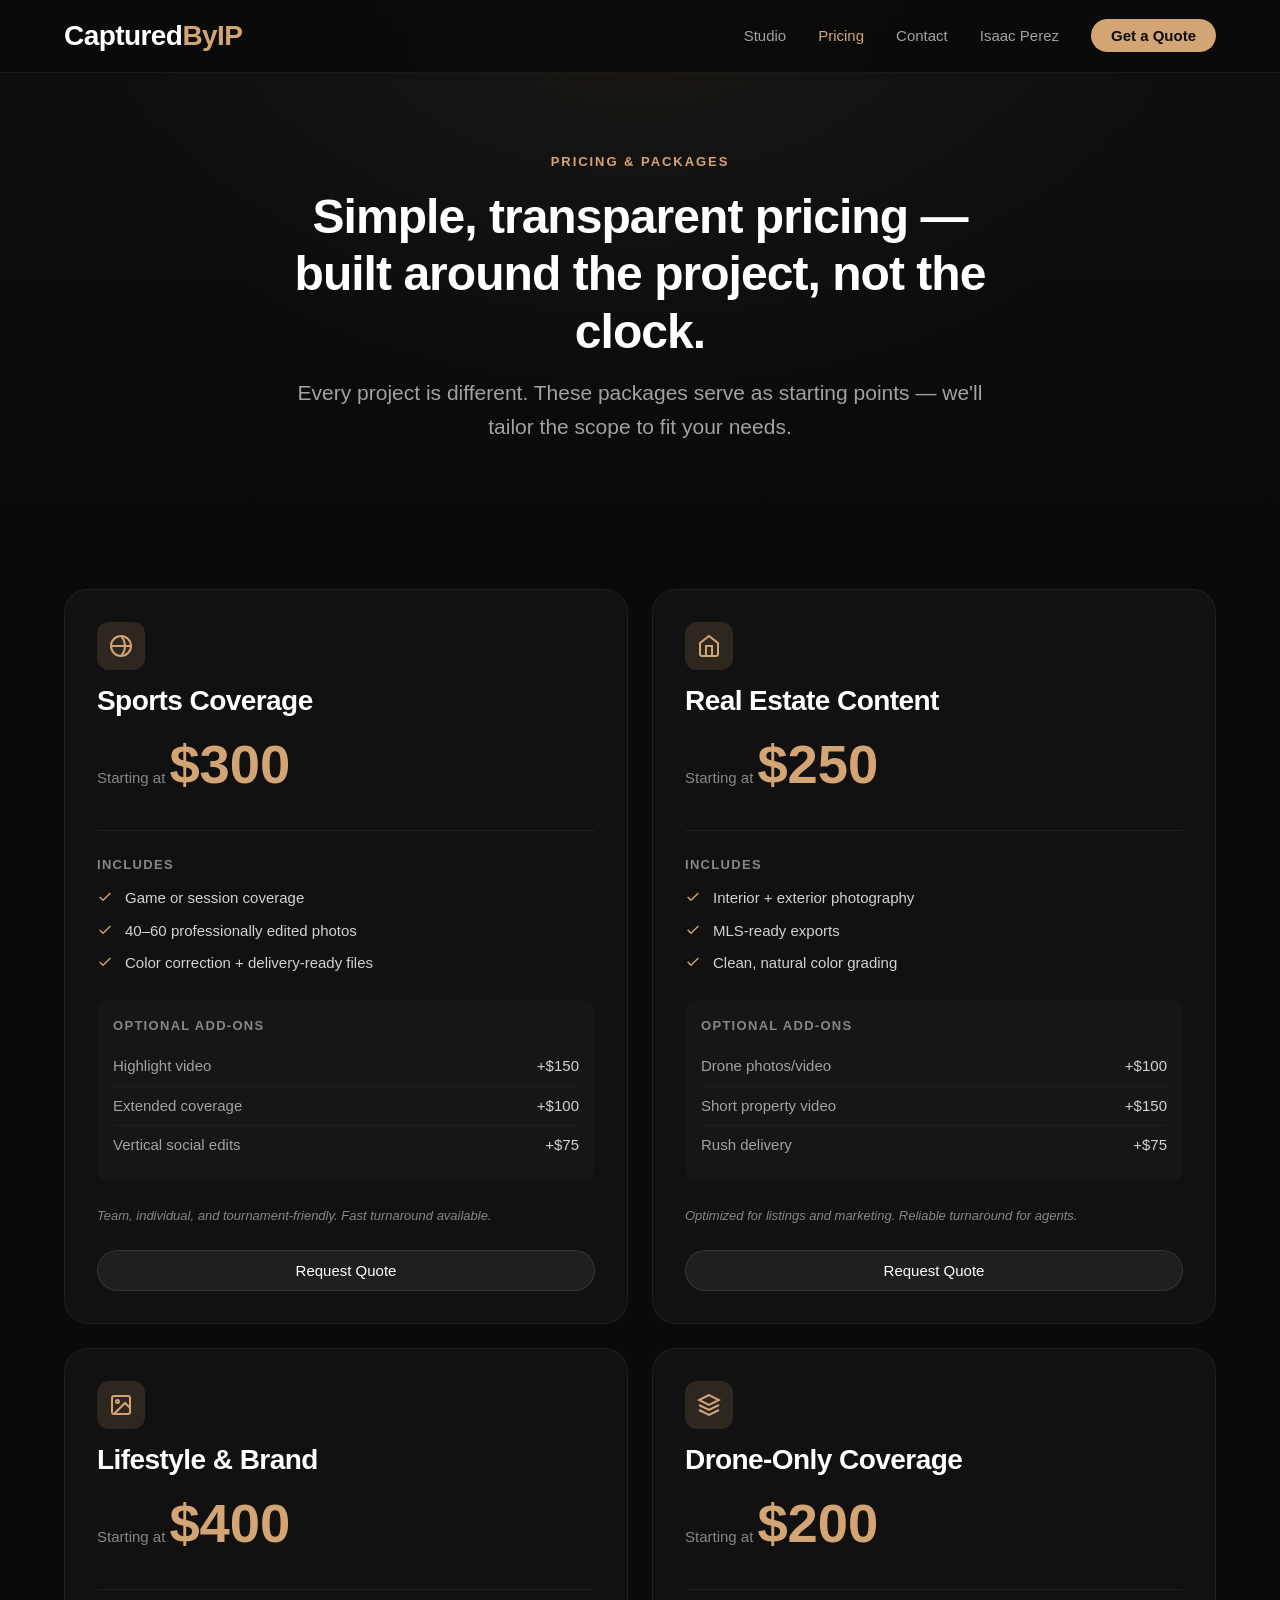
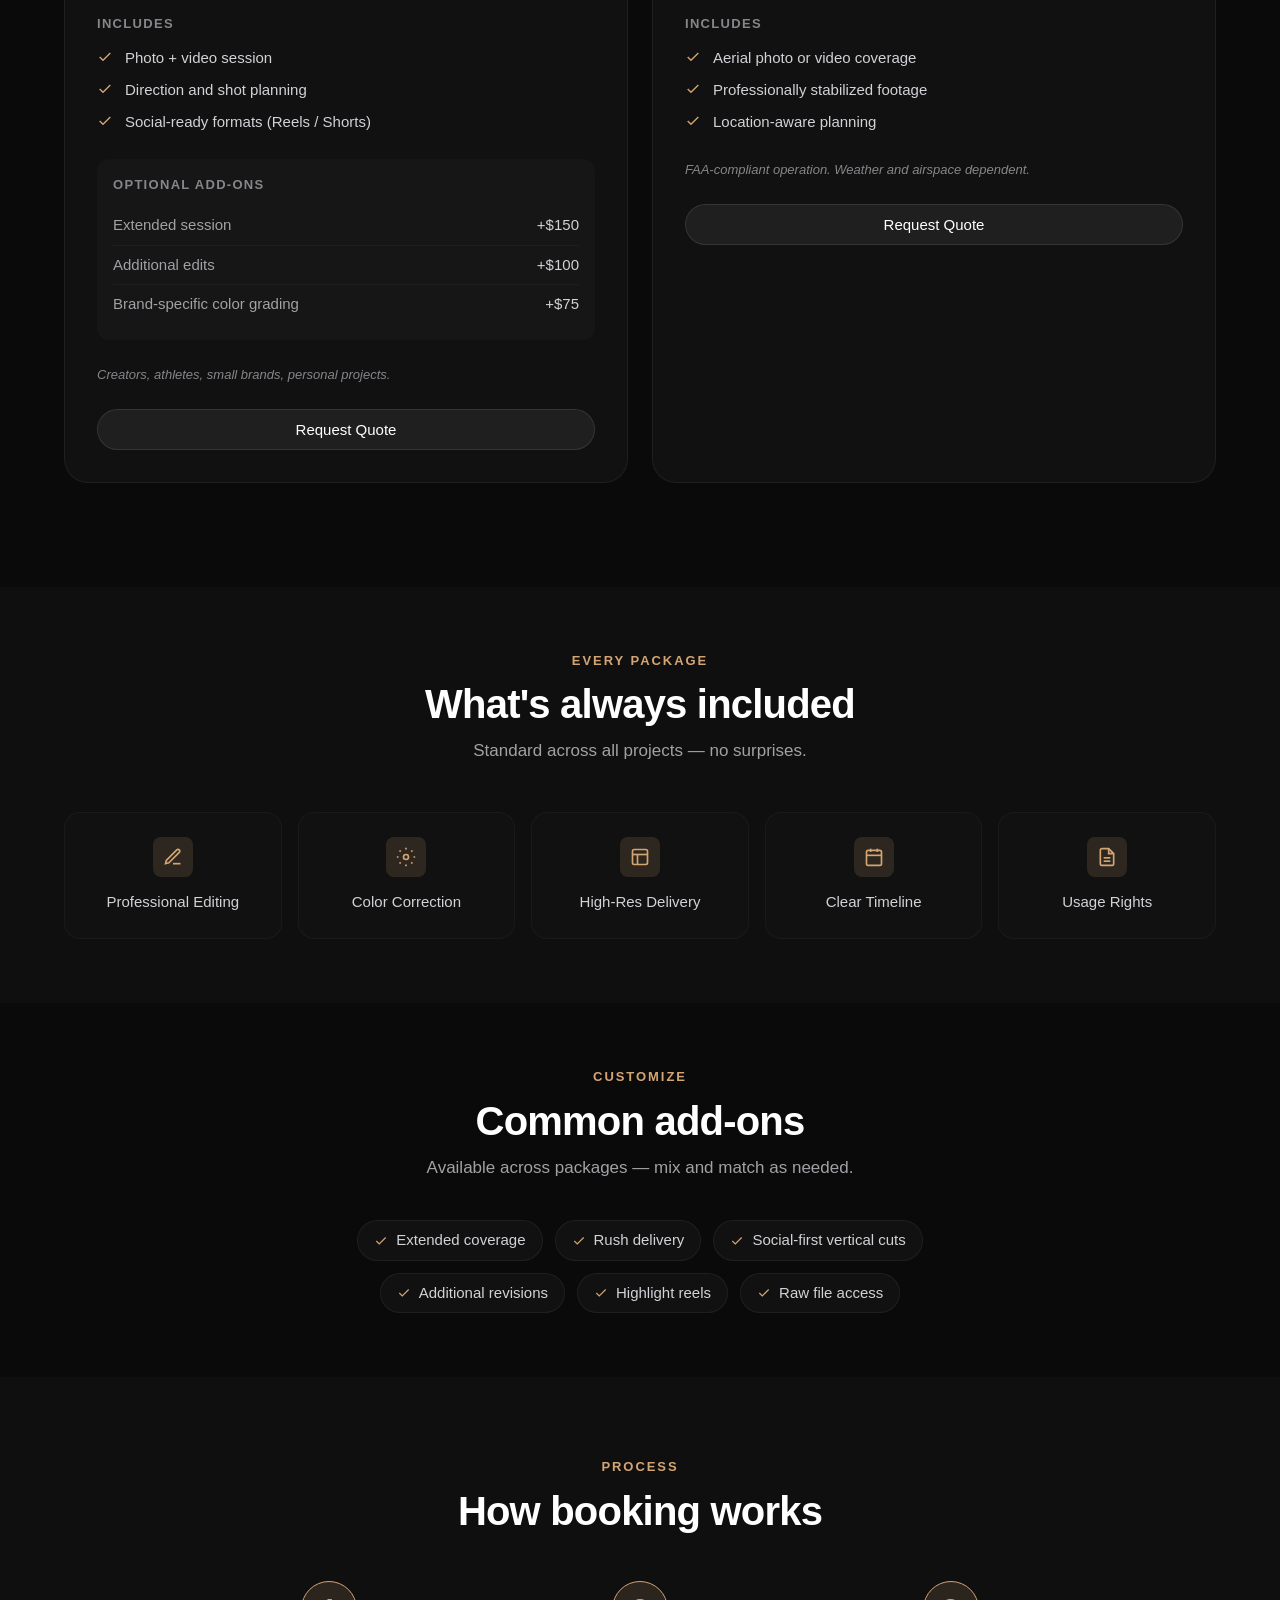
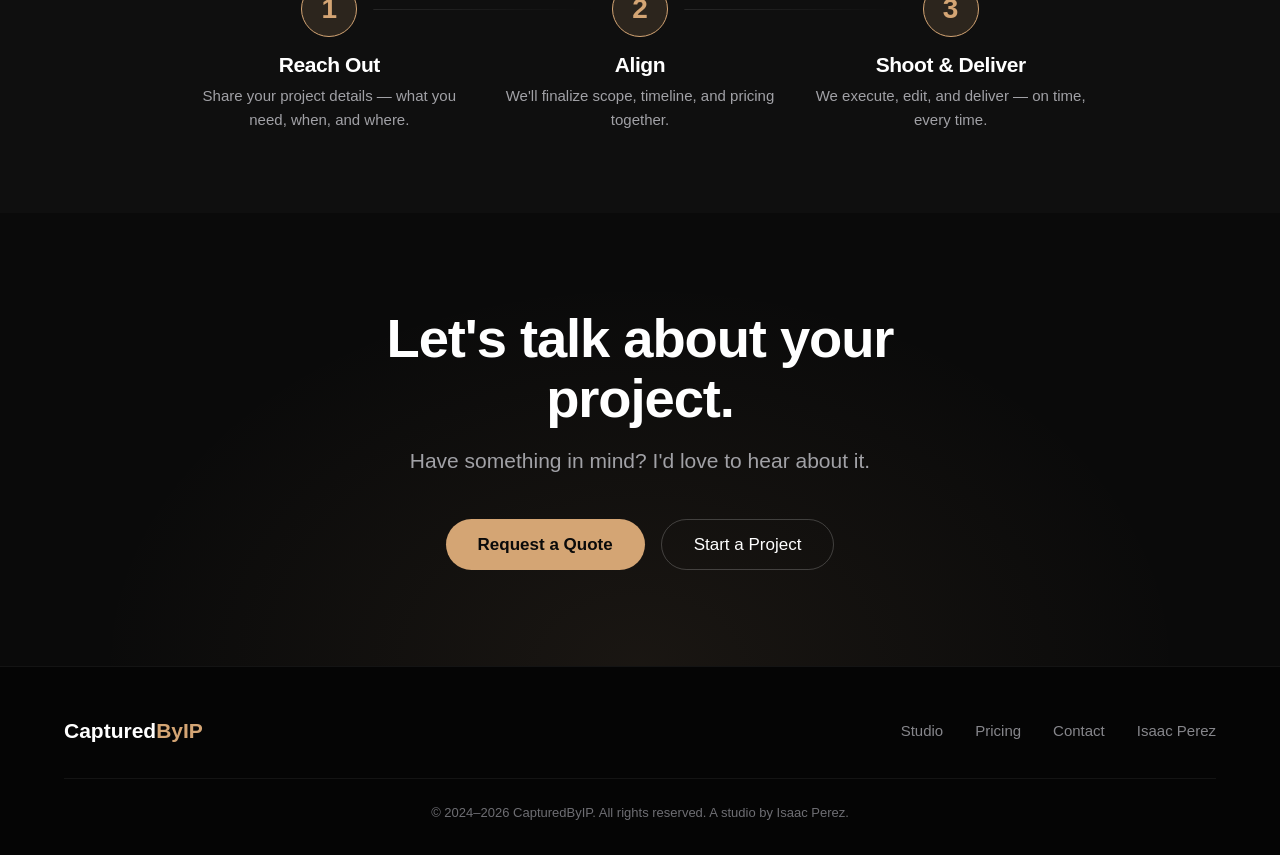
==== commit caa600a1: "Add SEO, a11y, and privacy hardening - robots.txt + sitemap.xml + canonical + ProfessionalService JS" ====
--- a/pricing.html
+++ b/pricing.html
@@ -7,17 +7,22 @@
   <meta name="author" content="Isaac Perez">
   <meta name="keywords" content="photography pricing, videography pricing, sports photography cost, real estate photography rates, drone photography prices, Los Angeles photographer">
   
+  <!-- Canonical -->
+  <link rel="canonical" href="https://capturedbyip.com/pricing.html">
+
   <!-- Open Graph -->
   <meta property="og:title" content="Pricing — CapturedByIP">
   <meta property="og:description" content="Simple, transparent pricing — built around the project, not the clock.">
   <meta property="og:type" content="website">
+  <meta property="og:url" content="https://capturedbyip.com/pricing.html">
   <meta property="og:image" content="https://isaacperez.co/isaac.JPG">
-  
+
   <!-- Twitter Card -->
   <meta name="twitter:card" content="summary_large_image">
   <meta name="twitter:title" content="Pricing — CapturedByIP">
   <meta name="twitter:description" content="Simple, transparent pricing — built around the project, not the clock.">
-  
+  <meta name="twitter:image" content="https://isaacperez.co/isaac.JPG">
+
   <link rel="icon" href="favicon.svg" type="image/svg+xml">
   <link rel="apple-touch-icon" href="favicon.svg">
   <title>Pricing — CapturedByIP</title>
@@ -841,9 +846,9 @@
       <ul class="cbip-nav-links" id="cbipNavLinks">
         <li><a href="index.html" class="cbip-nav-link">Studio</a></li>
         <li><a href="pricing.html" class="cbip-nav-link active">Pricing</a></li>
-        <li><a href="https://isaacperez.co/#contact" class="cbip-nav-link">Contact</a></li>
-        <li><a href="https://isaacperez.co" class="cbip-nav-link">Isaac Perez</a></li>
-        <li><a href="https://isaacperez.co/#contact" class="cbip-nav-cta">Get a Quote</a></li>
+        <li><a href="https://isaacperez.co/#contact" rel="noopener" class="cbip-nav-link">Contact</a></li>
+        <li><a href="https://isaacperez.co" rel="noopener" class="cbip-nav-link">Isaac Perez</a></li>
+        <li><a href="https://isaacperez.co/#contact" rel="noopener" class="cbip-nav-cta">Get a Quote</a></li>
       </ul>
     </div>
   </nav>
@@ -869,7 +874,7 @@
           <div class="pricing-card" data-animate="fade-in-up">
             <div class="pricing-card-header">
               <div class="pricing-card-icon">
-                <svg viewBox="0 0 24 24" fill="none" stroke="currentColor" stroke-width="2">
+                <svg aria-hidden="true" viewBox="0 0 24 24" fill="none" stroke="currentColor" stroke-width="2">
                   <circle cx="12" cy="12" r="10"/>
                   <path d="M12 2a15.3 15.3 0 0 1 4 10 15.3 15.3 0 0 1-4 10"/>
                   <path d="M2 12h20"/>
@@ -886,15 +891,15 @@
               <p class="pricing-card-section-title">Includes</p>
               <ul class="pricing-card-list">
                 <li>
-                  <svg viewBox="0 0 24 24" fill="none" stroke="currentColor" stroke-width="2"><polyline points="20 6 9 17 4 12"/></svg>
+                  <svg aria-hidden="true" viewBox="0 0 24 24" fill="none" stroke="currentColor" stroke-width="2"><polyline points="20 6 9 17 4 12"/></svg>
                   <span>Game or session coverage</span>
                 </li>
                 <li>
-                  <svg viewBox="0 0 24 24" fill="none" stroke="currentColor" stroke-width="2"><polyline points="20 6 9 17 4 12"/></svg>
+                  <svg aria-hidden="true" viewBox="0 0 24 24" fill="none" stroke="currentColor" stroke-width="2"><polyline points="20 6 9 17 4 12"/></svg>
                   <span>40–60 professionally edited photos</span>
                 </li>
                 <li>
-                  <svg viewBox="0 0 24 24" fill="none" stroke="currentColor" stroke-width="2"><polyline points="20 6 9 17 4 12"/></svg>
+                  <svg aria-hidden="true" viewBox="0 0 24 24" fill="none" stroke="currentColor" stroke-width="2"><polyline points="20 6 9 17 4 12"/></svg>
                   <span>Color correction + delivery-ready files</span>
                 </li>
               </ul>
@@ -921,7 +926,7 @@
             </div>
             
             <div class="pricing-card-cta">
-              <a href="https://isaacperez.co/#contact" class="btn btn-cbip-secondary">Request Quote</a>
+              <a href="https://isaacperez.co/#contact" rel="noopener" class="btn btn-cbip-secondary">Request Quote</a>
             </div>
           </div>
           
@@ -929,7 +934,7 @@
           <div class="pricing-card" data-animate="fade-in-up" style="animation-delay: 100ms;">
             <div class="pricing-card-header">
               <div class="pricing-card-icon">
-                <svg viewBox="0 0 24 24" fill="none" stroke="currentColor" stroke-width="2">
+                <svg aria-hidden="true" viewBox="0 0 24 24" fill="none" stroke="currentColor" stroke-width="2">
                   <path d="M3 9l9-7 9 7v11a2 2 0 0 1-2 2H5a2 2 0 0 1-2-2z"/>
                   <polyline points="9 22 9 12 15 12 15 22"/>
                 </svg>
@@ -945,15 +950,15 @@
               <p class="pricing-card-section-title">Includes</p>
               <ul class="pricing-card-list">
                 <li>
-                  <svg viewBox="0 0 24 24" fill="none" stroke="currentColor" stroke-width="2"><polyline points="20 6 9 17 4 12"/></svg>
+                  <svg aria-hidden="true" viewBox="0 0 24 24" fill="none" stroke="currentColor" stroke-width="2"><polyline points="20 6 9 17 4 12"/></svg>
                   <span>Interior + exterior photography</span>
                 </li>
                 <li>
-                  <svg viewBox="0 0 24 24" fill="none" stroke="currentColor" stroke-width="2"><polyline points="20 6 9 17 4 12"/></svg>
+                  <svg aria-hidden="true" viewBox="0 0 24 24" fill="none" stroke="currentColor" stroke-width="2"><polyline points="20 6 9 17 4 12"/></svg>
                   <span>MLS-ready exports</span>
                 </li>
                 <li>
-                  <svg viewBox="0 0 24 24" fill="none" stroke="currentColor" stroke-width="2"><polyline points="20 6 9 17 4 12"/></svg>
+                  <svg aria-hidden="true" viewBox="0 0 24 24" fill="none" stroke="currentColor" stroke-width="2"><polyline points="20 6 9 17 4 12"/></svg>
                   <span>Clean, natural color grading</span>
                 </li>
               </ul>
@@ -980,7 +985,7 @@
             </div>
             
             <div class="pricing-card-cta">
-              <a href="https://isaacperez.co/#contact" class="btn btn-cbip-secondary">Request Quote</a>
+              <a href="https://isaacperez.co/#contact" rel="noopener" class="btn btn-cbip-secondary">Request Quote</a>
             </div>
           </div>
           
@@ -988,7 +993,7 @@
           <div class="pricing-card" data-animate="fade-in-up" style="animation-delay: 200ms;">
             <div class="pricing-card-header">
               <div class="pricing-card-icon">
-                <svg viewBox="0 0 24 24" fill="none" stroke="currentColor" stroke-width="2">
+                <svg aria-hidden="true" viewBox="0 0 24 24" fill="none" stroke="currentColor" stroke-width="2">
                   <rect x="3" y="3" width="18" height="18" rx="2" ry="2"/>
                   <circle cx="8.5" cy="8.5" r="1.5"/>
                   <polyline points="21 15 16 10 5 21"/>
@@ -1005,15 +1010,15 @@
               <p class="pricing-card-section-title">Includes</p>
               <ul class="pricing-card-list">
                 <li>
-                  <svg viewBox="0 0 24 24" fill="none" stroke="currentColor" stroke-width="2"><polyline points="20 6 9 17 4 12"/></svg>
+                  <svg aria-hidden="true" viewBox="0 0 24 24" fill="none" stroke="currentColor" stroke-width="2"><polyline points="20 6 9 17 4 12"/></svg>
                   <span>Photo + video session</span>
                 </li>
                 <li>
-                  <svg viewBox="0 0 24 24" fill="none" stroke="currentColor" stroke-width="2"><polyline points="20 6 9 17 4 12"/></svg>
+                  <svg aria-hidden="true" viewBox="0 0 24 24" fill="none" stroke="currentColor" stroke-width="2"><polyline points="20 6 9 17 4 12"/></svg>
                   <span>Direction and shot planning</span>
                 </li>
                 <li>
-                  <svg viewBox="0 0 24 24" fill="none" stroke="currentColor" stroke-width="2"><polyline points="20 6 9 17 4 12"/></svg>
+                  <svg aria-hidden="true" viewBox="0 0 24 24" fill="none" stroke="currentColor" stroke-width="2"><polyline points="20 6 9 17 4 12"/></svg>
                   <span>Social-ready formats (Reels / Shorts)</span>
                 </li>
               </ul>
@@ -1040,7 +1045,7 @@
             </div>
             
             <div class="pricing-card-cta">
-              <a href="https://isaacperez.co/#contact" class="btn btn-cbip-secondary">Request Quote</a>
+              <a href="https://isaacperez.co/#contact" rel="noopener" class="btn btn-cbip-secondary">Request Quote</a>
             </div>
           </div>
           
@@ -1048,7 +1053,7 @@
           <div class="pricing-card" data-animate="fade-in-up" style="animation-delay: 300ms;">
             <div class="pricing-card-header">
               <div class="pricing-card-icon">
-                <svg viewBox="0 0 24 24" fill="none" stroke="currentColor" stroke-width="2">
+                <svg aria-hidden="true" viewBox="0 0 24 24" fill="none" stroke="currentColor" stroke-width="2">
                   <path d="M12 2L2 7l10 5 10-5-10-5z"/>
                   <path d="M2 17l10 5 10-5"/>
                   <path d="M2 12l10 5 10-5"/>
@@ -1065,15 +1070,15 @@
               <p class="pricing-card-section-title">Includes</p>
               <ul class="pricing-card-list">
                 <li>
-                  <svg viewBox="0 0 24 24" fill="none" stroke="currentColor" stroke-width="2"><polyline points="20 6 9 17 4 12"/></svg>
+                  <svg aria-hidden="true" viewBox="0 0 24 24" fill="none" stroke="currentColor" stroke-width="2"><polyline points="20 6 9 17 4 12"/></svg>
                   <span>Aerial photo or video coverage</span>
                 </li>
                 <li>
-                  <svg viewBox="0 0 24 24" fill="none" stroke="currentColor" stroke-width="2"><polyline points="20 6 9 17 4 12"/></svg>
+                  <svg aria-hidden="true" viewBox="0 0 24 24" fill="none" stroke="currentColor" stroke-width="2"><polyline points="20 6 9 17 4 12"/></svg>
                   <span>Professionally stabilized footage</span>
                 </li>
                 <li>
-                  <svg viewBox="0 0 24 24" fill="none" stroke="currentColor" stroke-width="2"><polyline points="20 6 9 17 4 12"/></svg>
+                  <svg aria-hidden="true" viewBox="0 0 24 24" fill="none" stroke="currentColor" stroke-width="2"><polyline points="20 6 9 17 4 12"/></svg>
                   <span>Location-aware planning</span>
                 </li>
               </ul>
@@ -1084,7 +1089,7 @@
             </div>
             
             <div class="pricing-card-cta">
-              <a href="https://isaacperez.co/#contact" class="btn btn-cbip-secondary">Request Quote</a>
+              <a href="https://isaacperez.co/#contact" rel="noopener" class="btn btn-cbip-secondary">Request Quote</a>
             </div>
           </div>
           
@@ -1104,7 +1109,7 @@
         <div class="included-grid">
           <div class="included-item" data-animate="fade-in-up">
             <div class="included-item-icon">
-              <svg viewBox="0 0 24 24" fill="none" stroke="currentColor" stroke-width="2">
+              <svg aria-hidden="true" viewBox="0 0 24 24" fill="none" stroke="currentColor" stroke-width="2">
                 <path d="M12 20h9"/>
                 <path d="M16.5 3.5a2.121 2.121 0 0 1 3 3L7 19l-4 1 1-4L16.5 3.5z"/>
               </svg>
@@ -1114,7 +1119,7 @@
           
           <div class="included-item" data-animate="fade-in-up" style="animation-delay: 50ms;">
             <div class="included-item-icon">
-              <svg viewBox="0 0 24 24" fill="none" stroke="currentColor" stroke-width="2">
+              <svg aria-hidden="true" viewBox="0 0 24 24" fill="none" stroke="currentColor" stroke-width="2">
                 <circle cx="12" cy="12" r="3"/>
                 <path d="M12 1v2m0 18v2M4.22 4.22l1.42 1.42m12.72 12.72l1.42 1.42M1 12h2m18 0h2M4.22 19.78l1.42-1.42M18.36 5.64l1.42-1.42"/>
               </svg>
@@ -1124,7 +1129,7 @@
           
           <div class="included-item" data-animate="fade-in-up" style="animation-delay: 100ms;">
             <div class="included-item-icon">
-              <svg viewBox="0 0 24 24" fill="none" stroke="currentColor" stroke-width="2">
+              <svg aria-hidden="true" viewBox="0 0 24 24" fill="none" stroke="currentColor" stroke-width="2">
                 <rect x="3" y="3" width="18" height="18" rx="2" ry="2"/>
                 <line x1="3" y1="9" x2="21" y2="9"/>
                 <line x1="9" y1="21" x2="9" y2="9"/>
@@ -1135,7 +1140,7 @@
           
           <div class="included-item" data-animate="fade-in-up" style="animation-delay: 150ms;">
             <div class="included-item-icon">
-              <svg viewBox="0 0 24 24" fill="none" stroke="currentColor" stroke-width="2">
+              <svg aria-hidden="true" viewBox="0 0 24 24" fill="none" stroke="currentColor" stroke-width="2">
                 <rect x="3" y="4" width="18" height="18" rx="2" ry="2"/>
                 <line x1="16" y1="2" x2="16" y2="6"/>
                 <line x1="8" y1="2" x2="8" y2="6"/>
@@ -1147,7 +1152,7 @@
           
           <div class="included-item" data-animate="fade-in-up" style="animation-delay: 200ms;">
             <div class="included-item-icon">
-              <svg viewBox="0 0 24 24" fill="none" stroke="currentColor" stroke-width="2">
+              <svg aria-hidden="true" viewBox="0 0 24 24" fill="none" stroke="currentColor" stroke-width="2">
                 <path d="M14 2H6a2 2 0 0 0-2 2v16a2 2 0 0 0 2 2h12a2 2 0 0 0 2-2V8z"/>
                 <polyline points="14 2 14 8 20 8"/>
                 <line x1="16" y1="13" x2="8" y2="13"/>
@@ -1171,27 +1176,27 @@
         
         <div class="addons-list">
           <span class="addon-tag">
-            <svg viewBox="0 0 24 24" fill="none" stroke="currentColor" stroke-width="2"><polyline points="20 6 9 17 4 12"/></svg>
+            <svg aria-hidden="true" viewBox="0 0 24 24" fill="none" stroke="currentColor" stroke-width="2"><polyline points="20 6 9 17 4 12"/></svg>
             Extended coverage
           </span>
           <span class="addon-tag">
-            <svg viewBox="0 0 24 24" fill="none" stroke="currentColor" stroke-width="2"><polyline points="20 6 9 17 4 12"/></svg>
+            <svg aria-hidden="true" viewBox="0 0 24 24" fill="none" stroke="currentColor" stroke-width="2"><polyline points="20 6 9 17 4 12"/></svg>
             Rush delivery
           </span>
           <span class="addon-tag">
-            <svg viewBox="0 0 24 24" fill="none" stroke="currentColor" stroke-width="2"><polyline points="20 6 9 17 4 12"/></svg>
+            <svg aria-hidden="true" viewBox="0 0 24 24" fill="none" stroke="currentColor" stroke-width="2"><polyline points="20 6 9 17 4 12"/></svg>
             Social-first vertical cuts
           </span>
           <span class="addon-tag">
-            <svg viewBox="0 0 24 24" fill="none" stroke="currentColor" stroke-width="2"><polyline points="20 6 9 17 4 12"/></svg>
+            <svg aria-hidden="true" viewBox="0 0 24 24" fill="none" stroke="currentColor" stroke-width="2"><polyline points="20 6 9 17 4 12"/></svg>
             Additional revisions
           </span>
           <span class="addon-tag">
-            <svg viewBox="0 0 24 24" fill="none" stroke="currentColor" stroke-width="2"><polyline points="20 6 9 17 4 12"/></svg>
+            <svg aria-hidden="true" viewBox="0 0 24 24" fill="none" stroke="currentColor" stroke-width="2"><polyline points="20 6 9 17 4 12"/></svg>
             Highlight reels
           </span>
           <span class="addon-tag">
-            <svg viewBox="0 0 24 24" fill="none" stroke="currentColor" stroke-width="2"><polyline points="20 6 9 17 4 12"/></svg>
+            <svg aria-hidden="true" viewBox="0 0 24 24" fill="none" stroke="currentColor" stroke-width="2"><polyline points="20 6 9 17 4 12"/></svg>
             Raw file access
           </span>
         </div>
@@ -1237,8 +1242,8 @@
             Have something in mind? I'd love to hear about it.
           </p>
           <div class="final-cta-actions">
-            <a href="https://isaacperez.co/#contact" class="btn btn-lg btn-cbip-primary">Request a Quote</a>
-            <a href="https://isaacperez.co/#contact" class="btn btn-lg btn-cbip-ghost">Start a Project</a>
+            <a href="https://isaacperez.co/#contact" rel="noopener" class="btn btn-lg btn-cbip-primary">Request a Quote</a>
+            <a href="https://isaacperez.co/#contact" rel="noopener" class="btn btn-lg btn-cbip-ghost">Start a Project</a>
           </div>
         </div>
       </div>
@@ -1255,12 +1260,12 @@
         <ul class="cbip-footer-links">
           <li><a href="index.html" class="cbip-footer-link">Studio</a></li>
           <li><a href="pricing.html" class="cbip-footer-link">Pricing</a></li>
-          <li><a href="https://isaacperez.co/#contact" class="cbip-footer-link">Contact</a></li>
-          <li><a href="https://isaacperez.co" class="cbip-footer-link">Isaac Perez</a></li>
+          <li><a href="https://isaacperez.co/#contact" rel="noopener" class="cbip-footer-link">Contact</a></li>
+          <li><a href="https://isaacperez.co" rel="noopener" class="cbip-footer-link">Isaac Perez</a></li>
         </ul>
       </div>
       <p class="cbip-footer-copy">
-        © 2024 CapturedByIP. All rights reserved. A studio by Isaac Perez.
+        © 2024–2026 CapturedByIP. All rights reserved. A studio by Isaac Perez.
       </p>
     </div>
   </footer>
--- a/css/design-system.css
+++ b/css/design-system.css
@@ -1295,6 +1295,23 @@
   animation: scaleIn var(--duration-slow) var(--ease-out) forwards;
 }
 
+/* Respect reduced-motion: keep scroll-animated content visible without motion */
+@media (prefers-reduced-motion: reduce) {
+  *,
+  *::before,
+  *::after {
+    animation-duration: 0.001ms !important;
+    animation-iteration-count: 1 !important;
+    transition-duration: 0.001ms !important;
+    scroll-behavior: auto !important;
+  }
+
+  [data-animate] {
+    opacity: 1 !important;
+    transform: none !important;
+  }
+}
+
 /* Hover Effects */
 .hover-lift {
   transition: transform var(--duration-normal) var(--ease-default);
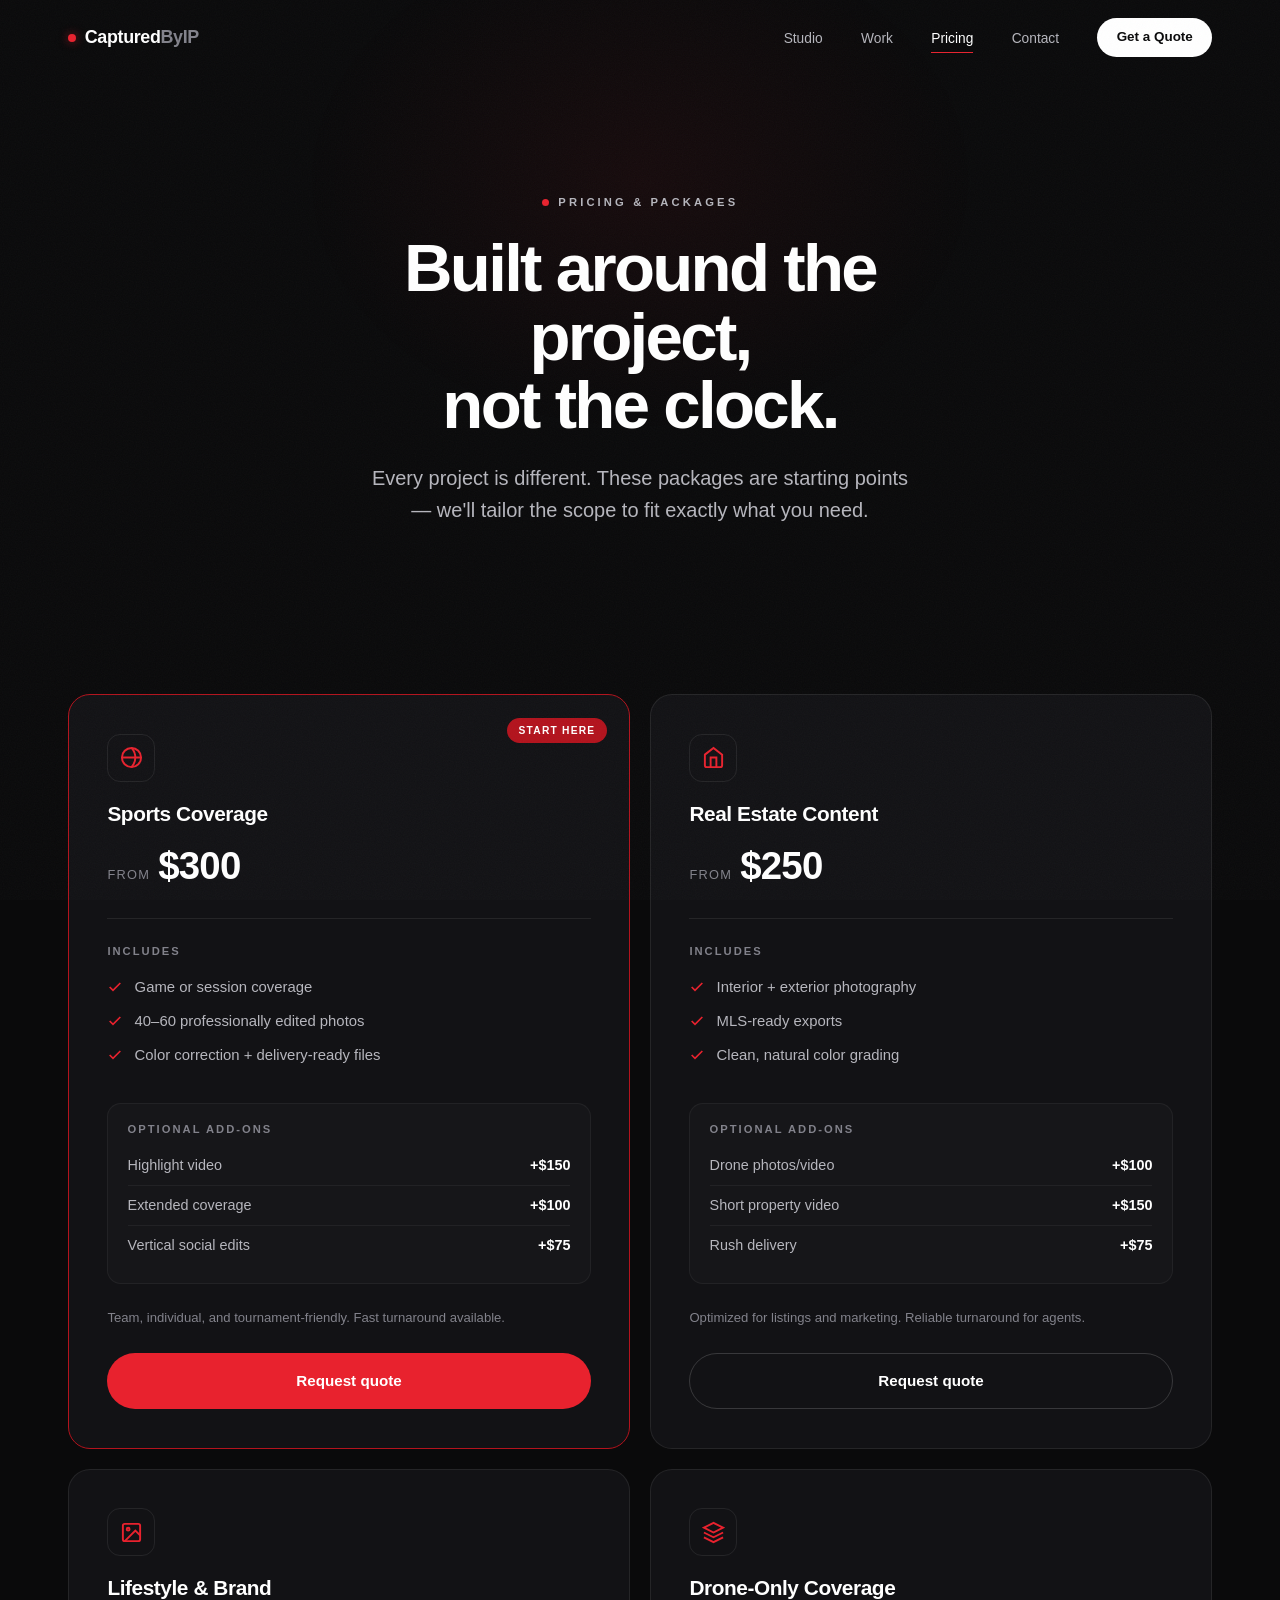
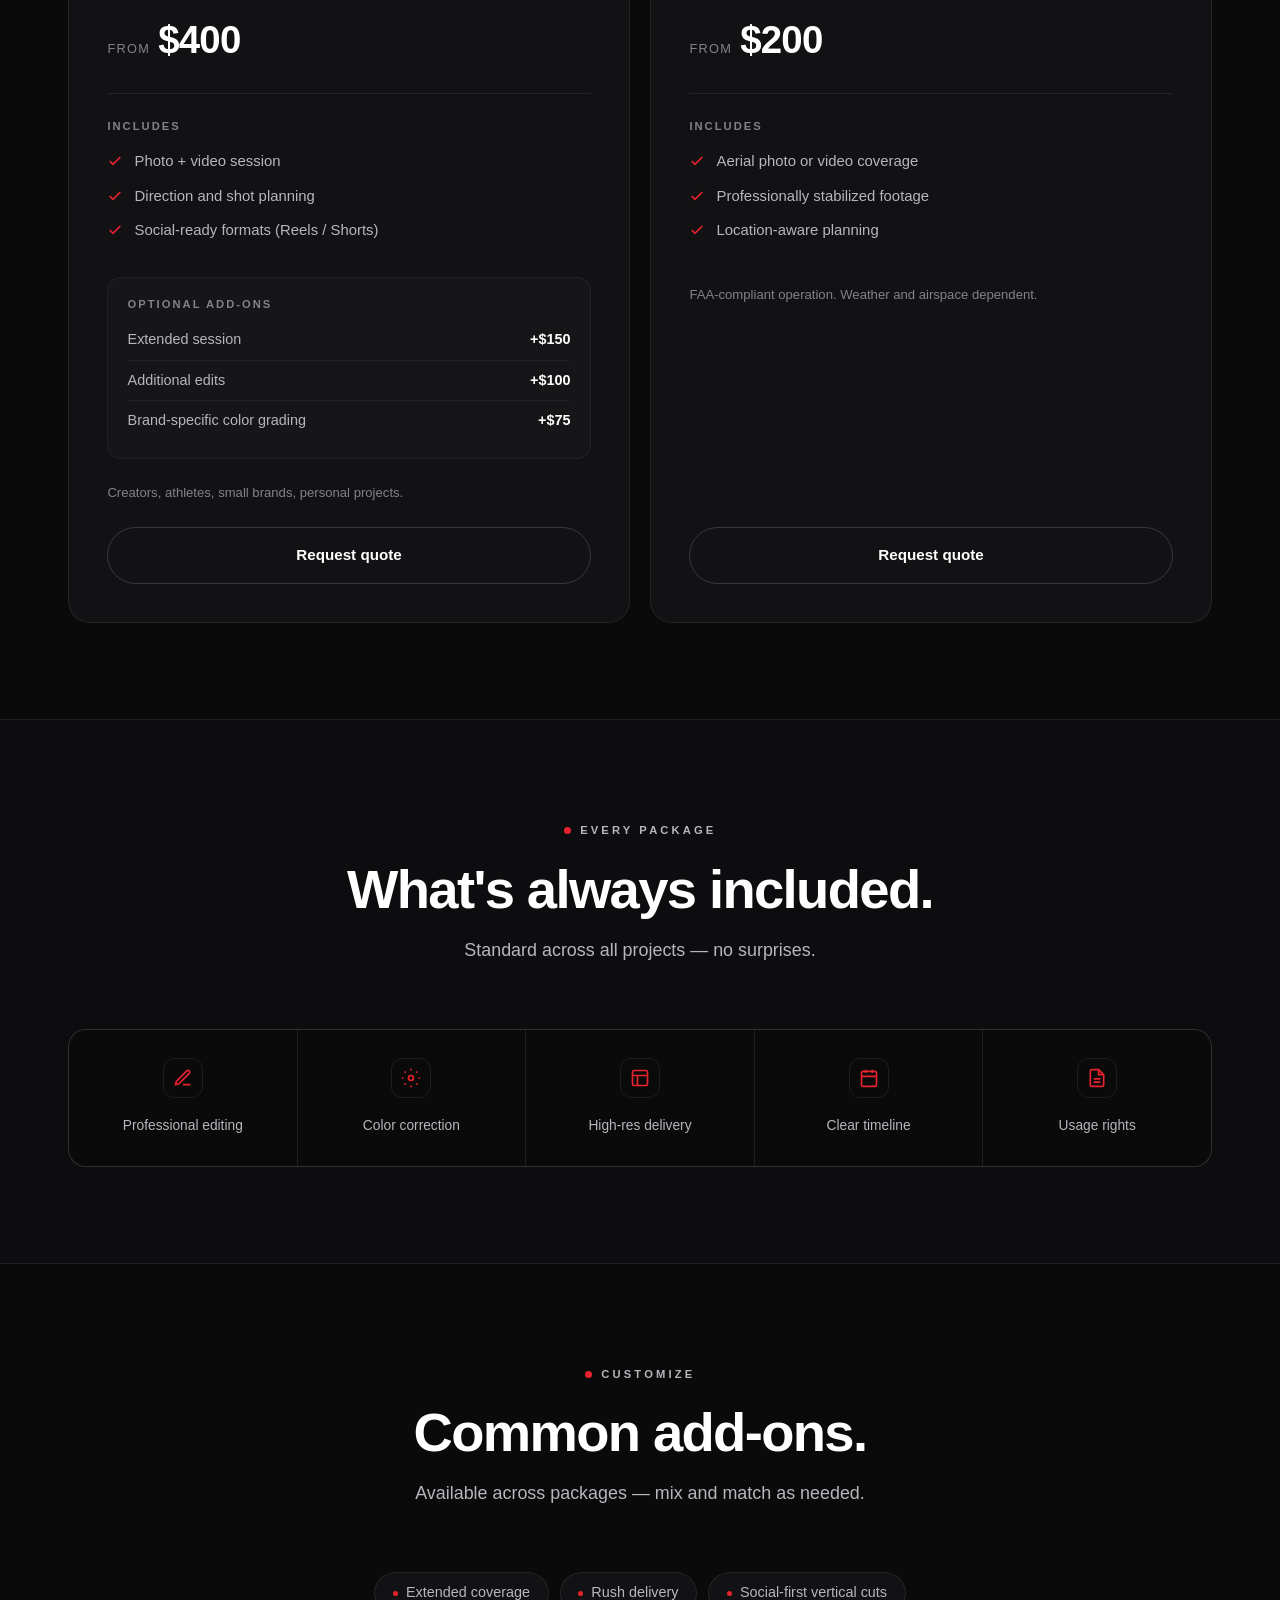
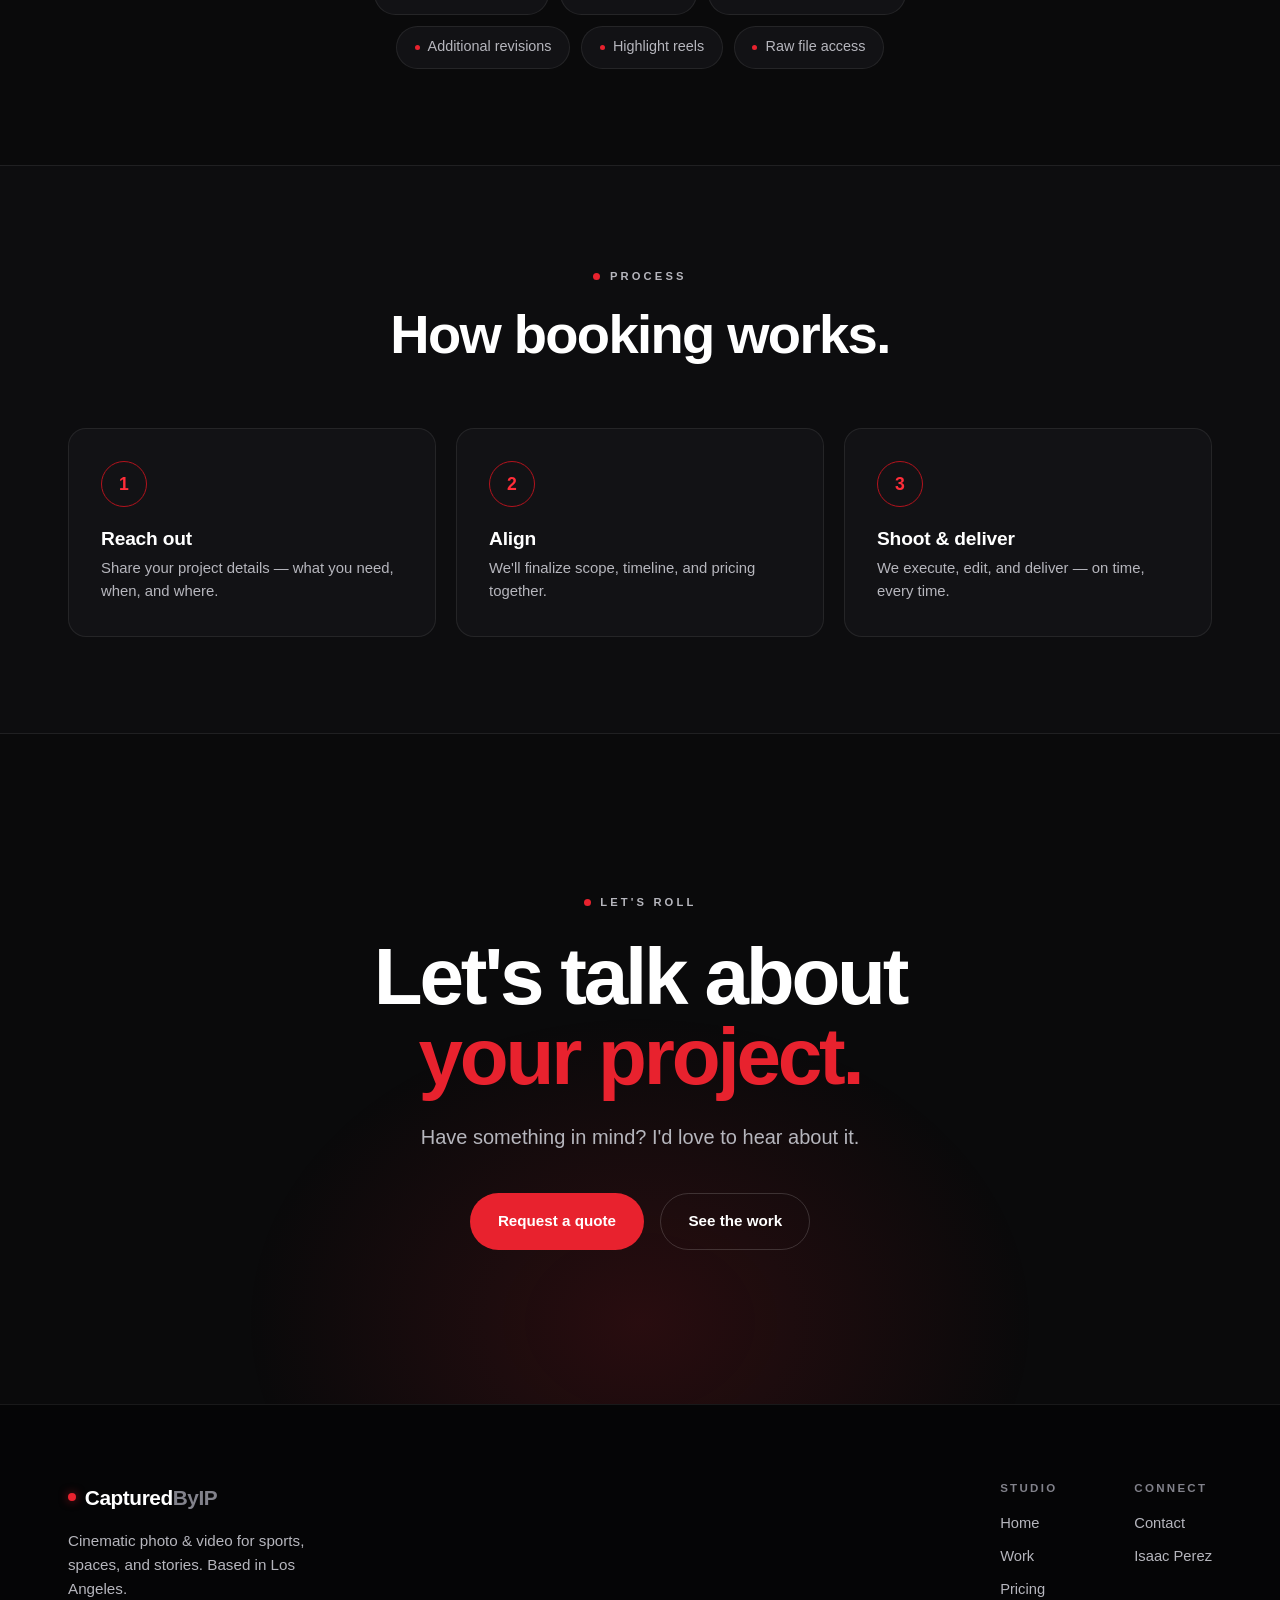
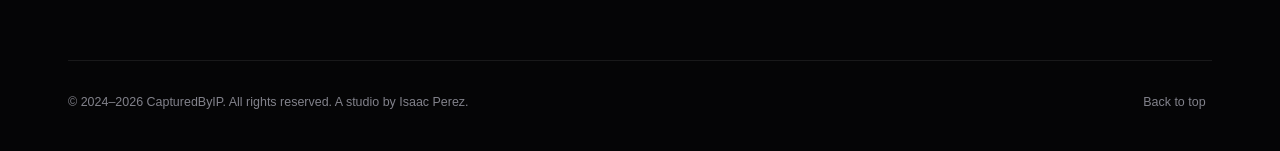
==== commit a3230797: "Redesign: matte black + Spider-Man red, motion-driven Full visual overhaul of the studio and pricing" ====
--- a/pricing.html
+++ b/pricing.html
@@ -1,12 +1,13 @@
 <!DOCTYPE html>
-<html lang="en" data-theme="dark">
+<html id="top" lang="en" data-theme="dark">
 <head>
   <meta charset="UTF-8">
   <meta name="viewport" content="width=device-width, initial-scale=1.0">
   <meta name="description" content="CapturedByIP Pricing — Simple, transparent pricing for sports, real estate, and lifestyle photography & videography. Starting at $200.">
   <meta name="author" content="Isaac Perez">
   <meta name="keywords" content="photography pricing, videography pricing, sports photography cost, real estate photography rates, drone photography prices, Los Angeles photographer">
-  
+  <meta name="theme-color" content="#0a0a0b">
+
   <!-- Canonical -->
   <link rel="canonical" href="https://capturedbyip.com/pricing.html">
 
@@ -26,1225 +27,233 @@
   <link rel="icon" href="favicon.svg" type="image/svg+xml">
   <link rel="apple-touch-icon" href="favicon.svg">
   <title>Pricing — CapturedByIP</title>
-  
-  <!-- Design System -->
+
   <link rel="stylesheet" href="css/design-system.css">
-  
-  <style>
-    /* ============================================================
-       CAPTUREDBYIP PRICING — CUSTOM STYLES
-       ============================================================ */
-    
-    :root {
-      /* CapturedByIP Brand Colors */
-      --cbip-accent: #d4a574;
-      --cbip-accent-light: #e8c9a8;
-      --cbip-accent-dark: #b8875a;
-      --cbip-accent-subtle: rgba(212, 165, 116, 0.15);
-      
-      /* Override accent */
-      --color-accent: var(--cbip-accent);
-      --color-accent-light: var(--cbip-accent-light);
-      --color-accent-dark: var(--cbip-accent-dark);
-      --color-accent-subtle: var(--cbip-accent-subtle);
-    }
-    
-    html[data-theme="dark"] {
-      --color-surface: #0a0a0a;
-      --color-surface-elevated: #141414;
-      --color-surface-secondary: #0f0f0f;
-    }
-    
-    body {
-      background-color: #0a0a0a;
-    }
-    
-    /* -------------------- Navigation -------------------- */
-    
-    .cbip-nav {
-      position: fixed;
-      top: 0;
-      left: 0;
-      right: 0;
-      z-index: var(--z-sticky);
-      background-color: rgba(10, 10, 10, 0.85);
-      backdrop-filter: saturate(180%) blur(20px);
-      -webkit-backdrop-filter: saturate(180%) blur(20px);
-      border-bottom: 1px solid rgba(255, 255, 255, 0.06);
-    }
-    
-    .cbip-nav-inner {
-      display: flex;
-      align-items: center;
-      justify-content: space-between;
-      height: 72px;
-      max-width: var(--container-xl);
-      margin: 0 auto;
-      padding: 0 var(--space-6);
-    }
-    
-    .cbip-nav-brand {
-      display: flex;
-      align-items: center;
-      gap: var(--space-3);
-      text-decoration: none;
-    }
-    
-    .cbip-logo {
-      font-size: var(--text-xl);
-      font-weight: var(--font-bold);
-      color: var(--color-white);
-      letter-spacing: -0.02em;
-    }
-    
-    .cbip-logo-mark {
-      color: var(--cbip-accent);
-    }
-    
-    .cbip-nav-links {
-      display: flex;
-      align-items: center;
-      gap: var(--space-8);
-      list-style: none;
-    }
-    
-    .cbip-nav-link {
-      font-size: var(--text-sm);
-      font-weight: var(--font-medium);
-      color: var(--color-gray-400);
-      text-decoration: none;
-      transition: color var(--duration-fast);
-    }
-    
-    .cbip-nav-link:hover {
-      color: var(--color-white);
-    }
-    
-    .cbip-nav-link.active {
-      color: var(--cbip-accent);
-    }
-    
-    .cbip-nav-cta {
-      padding: var(--space-2) var(--space-5);
-      background-color: var(--cbip-accent);
-      color: #0a0a0a;
-      font-size: var(--text-sm);
-      font-weight: var(--font-semibold);
-      text-decoration: none;
-      border-radius: var(--radius-full);
-      transition: all var(--duration-fast);
-    }
-    
-    .cbip-nav-cta:hover {
-      background-color: var(--cbip-accent-light);
-      transform: translateY(-1px);
-    }
-    
-    /* Mobile Navigation */
-    .cbip-nav-toggle {
-      display: none;
-      padding: var(--space-2);
-      background: none;
-      border: none;
-      cursor: pointer;
-    }
-    
-    .cbip-nav-toggle span {
-      display: block;
-      width: 24px;
-      height: 2px;
-      background-color: var(--color-white);
-      position: relative;
-    }
-    
-    .cbip-nav-toggle span::before,
-    .cbip-nav-toggle span::after {
-      content: '';
-      position: absolute;
-      left: 0;
-      width: 100%;
-      height: 2px;
-      background-color: var(--color-white);
-    }
-    
-    .cbip-nav-toggle span::before { top: -8px; }
-    .cbip-nav-toggle span::after { bottom: -8px; }
-    
-    @media (max-width: 768px) {
-      .cbip-nav-toggle {
-        display: block;
-      }
-      
-      .cbip-nav-links {
-        position: fixed;
-        top: 72px;
-        left: 0;
-        right: 0;
-        bottom: 0;
-        flex-direction: column;
-        align-items: center;
-        justify-content: flex-start;
-        gap: 0;
-        padding-top: var(--space-8);
-        background-color: rgba(10, 10, 10, 0.98);
-        opacity: 0;
-        visibility: hidden;
-        transform: translateY(-10px);
-        transition: all var(--duration-normal);
-      }
-      
-      .cbip-nav-links.active {
-        opacity: 1;
-        visibility: visible;
-        transform: translateY(0);
-      }
-      
-      .cbip-nav-links li {
-        width: 100%;
-        text-align: center;
-      }
-      
-      .cbip-nav-link {
-        display: block;
-        padding: var(--space-4) var(--space-6);
-        font-size: var(--text-lg);
-      }
-      
-      .cbip-nav-cta {
-        margin-top: var(--space-4);
-        padding: var(--space-3) var(--space-8);
-      }
-    }
-    
-    /* -------------------- Pricing Hero -------------------- */
-    
-    .pricing-hero {
-      padding: calc(72px + var(--space-20)) var(--space-6) var(--space-16);
-      text-align: center;
-      background: linear-gradient(180deg, #0f0f0f 0%, #0a0a0a 100%);
-      position: relative;
-    }
-    
-    .pricing-hero::before {
-      content: '';
-      position: absolute;
-      inset: 0;
-      background: radial-gradient(ellipse at 50% 0%, rgba(212, 165, 116, 0.06) 0%, transparent 60%);
-      pointer-events: none;
-    }
-    
-    .pricing-hero-content {
-      position: relative;
-      max-width: 700px;
-      margin: 0 auto;
-    }
-    
-    .pricing-hero-eyebrow {
-      display: block;
-      font-size: var(--text-xs);
-      font-weight: var(--font-semibold);
-      letter-spacing: 0.15em;
-      text-transform: uppercase;
-      color: var(--cbip-accent);
-      margin-bottom: var(--space-4);
-      animation: fadeInUp var(--duration-slow) var(--ease-out);
-    }
-    
-    .pricing-hero-title {
-      font-size: clamp(2rem, 4vw, 3rem);
-      font-weight: var(--font-semibold);
-      color: var(--color-white);
-      line-height: 1.2;
-      margin-bottom: var(--space-4);
-      animation: fadeInUp var(--duration-slow) var(--ease-out) 100ms both;
-    }
-    
-    .pricing-hero-subtitle {
-      font-size: var(--text-lg);
-      color: var(--color-gray-400);
-      line-height: var(--leading-relaxed);
-      animation: fadeInUp var(--duration-slow) var(--ease-out) 200ms both;
-    }
-    
-    /* -------------------- Pricing Section -------------------- */
-    
-    .pricing-section {
-      padding: var(--space-20) 0;
-      background-color: #0a0a0a;
-    }
-    
-    .pricing-grid {
-      display: grid;
-      grid-template-columns: repeat(2, 1fr);
-      gap: var(--space-6);
-      margin-bottom: var(--space-6);
-    }
-    
-    @media (max-width: 900px) {
-      .pricing-grid {
-        grid-template-columns: 1fr;
-      }
-    }
-    
-    /* -------------------- Pricing Card -------------------- */
-    
-    .pricing-card {
-      background-color: #111111;
-      border: 1px solid rgba(255, 255, 255, 0.06);
-      border-radius: var(--radius-2xl);
-      padding: var(--space-8);
-      position: relative;
-      transition: all var(--duration-normal) var(--ease-default);
-    }
-    
-    .pricing-card:hover {
-      border-color: rgba(255, 255, 255, 0.12);
-      transform: translateY(-4px);
-      box-shadow: 0 20px 40px rgba(0, 0, 0, 0.3);
-    }
-    
-    .pricing-card-header {
-      margin-bottom: var(--space-6);
-      padding-bottom: var(--space-6);
-      border-bottom: 1px solid rgba(255, 255, 255, 0.06);
-    }
-    
-    .pricing-card-icon {
-      width: 48px;
-      height: 48px;
-      display: flex;
-      align-items: center;
-      justify-content: center;
-      background-color: var(--cbip-accent-subtle);
-      border-radius: var(--radius-lg);
-      margin-bottom: var(--space-4);
-    }
-    
-    .pricing-card-icon svg {
-      width: 24px;
-      height: 24px;
-      color: var(--cbip-accent);
-    }
-    
-    .pricing-card-title {
-      font-size: var(--text-xl);
-      font-weight: var(--font-semibold);
-      color: var(--color-white);
-      margin-bottom: var(--space-2);
-    }
-    
-    .pricing-card-price {
-      display: flex;
-      align-items: baseline;
-      gap: var(--space-1);
-    }
-    
-    .pricing-card-price-label {
-      font-size: var(--text-sm);
-      color: var(--color-gray-500);
-    }
-    
-    .pricing-card-price-value {
-      font-size: var(--text-3xl);
-      font-weight: var(--font-bold);
-      color: var(--cbip-accent);
-    }
-    
-    .pricing-card-body {
-      margin-bottom: var(--space-6);
-    }
-    
-    .pricing-card-section-title {
-      font-size: var(--text-xs);
-      font-weight: var(--font-semibold);
-      letter-spacing: 0.1em;
-      text-transform: uppercase;
-      color: var(--color-gray-500);
-      margin-bottom: var(--space-3);
-    }
-    
-    .pricing-card-list {
-      list-style: none;
-      margin-bottom: var(--space-6);
-    }
-    
-    .pricing-card-list li {
-      display: flex;
-      align-items: flex-start;
-      gap: var(--space-3);
-      font-size: var(--text-sm);
-      color: var(--color-gray-300);
-      margin-bottom: var(--space-2);
-      line-height: var(--leading-relaxed);
-    }
-    
-    .pricing-card-list li svg {
-      flex-shrink: 0;
-      width: 16px;
-      height: 16px;
-      color: var(--cbip-accent);
-      margin-top: 3px;
-    }
-    
-    .pricing-card-addons {
-      background-color: rgba(255, 255, 255, 0.02);
-      border-radius: var(--radius-lg);
-      padding: var(--space-4);
-      margin-bottom: var(--space-6);
-    }
-    
-    .pricing-card-addon {
-      display: flex;
-      justify-content: space-between;
-      align-items: center;
-      font-size: var(--text-sm);
-      color: var(--color-gray-400);
-      padding: var(--space-2) 0;
-    }
-    
-    .pricing-card-addon:not(:last-child) {
-      border-bottom: 1px solid rgba(255, 255, 255, 0.04);
-    }
-    
-    .pricing-card-addon-price {
-      color: var(--color-gray-300);
-      font-weight: var(--font-medium);
-    }
-    
-    .pricing-card-note {
-      font-size: var(--text-xs);
-      color: var(--color-gray-500);
-      line-height: var(--leading-relaxed);
-      font-style: italic;
-    }
-    
-    .pricing-card-cta {
-      margin-top: var(--space-6);
-    }
-    
-    .pricing-card-cta .btn {
-      width: 100%;
-    }
-    
-    /* -------------------- Always Included Section -------------------- */
-    
-    .included-section {
-      padding: var(--space-16) 0;
-      background-color: #0f0f0f;
-    }
-    
-    .included-header {
-      text-align: center;
-      max-width: 600px;
-      margin: 0 auto var(--space-12);
-    }
-    
-    .included-eyebrow {
-      display: block;
-      font-size: var(--text-xs);
-      font-weight: var(--font-semibold);
-      letter-spacing: 0.15em;
-      text-transform: uppercase;
-      color: var(--cbip-accent);
-      margin-bottom: var(--space-3);
-    }
-    
-    .included-title {
-      font-size: var(--text-2xl);
-      font-weight: var(--font-semibold);
-      color: var(--color-white);
-      margin-bottom: var(--space-3);
-    }
-    
-    .included-subtitle {
-      font-size: var(--text-base);
-      color: var(--color-gray-400);
-    }
-    
-    .included-grid {
-      display: grid;
-      grid-template-columns: repeat(5, 1fr);
-      gap: var(--space-4);
-    }
-    
-    .included-item {
-      text-align: center;
-      padding: var(--space-6) var(--space-4);
-      background-color: #111111;
-      border: 1px solid rgba(255, 255, 255, 0.04);
-      border-radius: var(--radius-xl);
-      transition: all var(--duration-normal);
-    }
-    
-    .included-item:hover {
-      border-color: rgba(255, 255, 255, 0.08);
-      background-color: #141414;
-    }
-    
-    .included-item-icon {
-      width: 40px;
-      height: 40px;
-      display: flex;
-      align-items: center;
-      justify-content: center;
-      margin: 0 auto var(--space-3);
-      background-color: var(--cbip-accent-subtle);
-      border-radius: var(--radius-md);
-    }
-    
-    .included-item-icon svg {
-      width: 20px;
-      height: 20px;
-      color: var(--cbip-accent);
-    }
-    
-    .included-item-label {
-      font-size: var(--text-sm);
-      color: var(--color-gray-300);
-      font-weight: var(--font-medium);
-    }
-    
-    @media (max-width: 900px) {
-      .included-grid {
-        grid-template-columns: repeat(3, 1fr);
-      }
-    }
-    
-    @media (max-width: 640px) {
-      .included-grid {
-        grid-template-columns: repeat(2, 1fr);
-      }
-    }
-    
-    /* -------------------- Add-Ons Section -------------------- */
-    
-    .addons-section {
-      padding: var(--space-16) 0;
-      background-color: #0a0a0a;
-    }
-    
-    .addons-header {
-      text-align: center;
-      max-width: 600px;
-      margin: 0 auto var(--space-10);
-    }
-    
-    .addons-eyebrow {
-      display: block;
-      font-size: var(--text-xs);
-      font-weight: var(--font-semibold);
-      letter-spacing: 0.15em;
-      text-transform: uppercase;
-      color: var(--cbip-accent);
-      margin-bottom: var(--space-3);
-    }
-    
-    .addons-title {
-      font-size: var(--text-2xl);
-      font-weight: var(--font-semibold);
-      color: var(--color-white);
-      margin-bottom: var(--space-3);
-    }
-    
-    .addons-subtitle {
-      font-size: var(--text-base);
-      color: var(--color-gray-400);
-    }
-    
-    .addons-list {
-      max-width: 600px;
-      margin: 0 auto;
-      display: flex;
-      flex-wrap: wrap;
-      justify-content: center;
-      gap: var(--space-3);
-    }
-    
-    .addon-tag {
-      display: inline-flex;
-      align-items: center;
-      gap: var(--space-2);
-      padding: var(--space-2) var(--space-4);
-      background-color: #111111;
-      border: 1px solid rgba(255, 255, 255, 0.06);
-      border-radius: var(--radius-full);
-      font-size: var(--text-sm);
-      color: var(--color-gray-300);
-      transition: all var(--duration-fast);
-    }
-    
-    .addon-tag:hover {
-      border-color: var(--cbip-accent-subtle);
-      background-color: var(--cbip-accent-subtle);
-    }
-    
-    .addon-tag svg {
-      width: 14px;
-      height: 14px;
-      color: var(--cbip-accent);
-    }
-    
-    /* -------------------- Booking Section -------------------- */
-    
-    .booking-section {
-      padding: var(--space-20) 0;
-      background-color: #0f0f0f;
-    }
-    
-    .booking-header {
-      text-align: center;
-      max-width: 600px;
-      margin: 0 auto var(--space-12);
-    }
-    
-    .booking-eyebrow {
-      display: block;
-      font-size: var(--text-xs);
-      font-weight: var(--font-semibold);
-      letter-spacing: 0.15em;
-      text-transform: uppercase;
-      color: var(--cbip-accent);
-      margin-bottom: var(--space-3);
-    }
-    
-    .booking-title {
-      font-size: var(--text-2xl);
-      font-weight: var(--font-semibold);
-      color: var(--color-white);
-    }
-    
-    .booking-steps {
-      display: grid;
-      grid-template-columns: repeat(3, 1fr);
-      gap: var(--space-8);
-      max-width: 900px;
-      margin: 0 auto;
-    }
-    
-    .booking-step {
-      text-align: center;
-      position: relative;
-    }
-    
-    .booking-step:not(:last-child)::after {
-      content: '';
-      position: absolute;
-      top: 28px;
-      right: -16px;
-      width: calc(100% - 56px);
-      height: 1px;
-      background: linear-gradient(90deg, rgba(255,255,255,0.1) 0%, transparent 100%);
-      transform: translateX(50%);
-    }
-    
-    .booking-step-number {
-      width: 56px;
-      height: 56px;
-      display: flex;
-      align-items: center;
-      justify-content: center;
-      margin: 0 auto var(--space-4);
-      background-color: var(--cbip-accent-subtle);
-      border: 1px solid var(--cbip-accent);
-      border-radius: var(--radius-full);
-      font-size: var(--text-xl);
-      font-weight: var(--font-bold);
-      color: var(--cbip-accent);
-    }
-    
-    .booking-step-title {
-      font-size: var(--text-lg);
-      font-weight: var(--font-semibold);
-      color: var(--color-white);
-      margin-bottom: var(--space-2);
-    }
-    
-    .booking-step-desc {
-      font-size: var(--text-sm);
-      color: var(--color-gray-400);
-      line-height: var(--leading-relaxed);
-    }
-    
-    @media (max-width: 768px) {
-      .booking-steps {
-        grid-template-columns: 1fr;
-        gap: var(--space-8);
-      }
-      
-      .booking-step:not(:last-child)::after {
-        display: none;
-      }
-    }
-    
-    /* -------------------- Final CTA Section -------------------- */
-    
-    .final-cta {
-      padding: var(--space-24) 0;
-      background-color: #0a0a0a;
-      text-align: center;
-      position: relative;
-    }
-    
-    .final-cta::before {
-      content: '';
-      position: absolute;
-      inset: 0;
-      background: radial-gradient(ellipse at 50% 100%, rgba(212, 165, 116, 0.08) 0%, transparent 60%);
-      pointer-events: none;
-    }
-    
-    .final-cta-inner {
-      position: relative;
-      max-width: 600px;
-      margin: 0 auto;
-    }
-    
-    .final-cta-title {
-      font-size: var(--text-3xl);
-      font-weight: var(--font-semibold);
-      color: var(--color-white);
-      margin-bottom: var(--space-4);
-    }
-    
-    .final-cta-subtitle {
-      font-size: var(--text-lg);
-      color: var(--color-gray-400);
-      margin-bottom: var(--space-10);
-      line-height: var(--leading-relaxed);
-    }
-    
-    .final-cta-actions {
-      display: flex;
-      justify-content: center;
-      gap: var(--space-4);
-    }
-    
-    @media (max-width: 640px) {
-      .final-cta-actions {
-        flex-direction: column;
-        align-items: center;
-      }
-      
-      .final-cta-actions .btn {
-        width: 100%;
-        max-width: 280px;
-      }
-    }
-    
-    /* -------------------- Footer -------------------- */
-    
-    .cbip-footer {
-      background-color: #050505;
-      padding: var(--space-12) 0 var(--space-8);
-      border-top: 1px solid rgba(255, 255, 255, 0.06);
-    }
-    
-    .cbip-footer-inner {
-      display: flex;
-      align-items: center;
-      justify-content: space-between;
-      flex-wrap: wrap;
-      gap: var(--space-6);
-    }
-    
-    .cbip-footer-brand {
-      font-size: var(--text-lg);
-      font-weight: var(--font-semibold);
-      color: var(--color-white);
-    }
-    
-    .cbip-footer-brand span {
-      color: var(--cbip-accent);
-    }
-    
-    .cbip-footer-links {
-      display: flex;
-      gap: var(--space-8);
-      list-style: none;
-    }
-    
-    .cbip-footer-link {
-      font-size: var(--text-sm);
-      color: var(--color-gray-500);
-      text-decoration: none;
-      transition: color var(--duration-fast);
-    }
-    
-    .cbip-footer-link:hover {
-      color: var(--color-white);
-    }
-    
-    .cbip-footer-copy {
-      width: 100%;
-      text-align: center;
-      margin-top: var(--space-8);
-      padding-top: var(--space-6);
-      border-top: 1px solid rgba(255, 255, 255, 0.06);
-      font-size: var(--text-xs);
-      color: var(--color-gray-600);
-    }
-    
-    @media (max-width: 640px) {
-      .cbip-footer-inner {
-        flex-direction: column;
-        text-align: center;
-      }
-      
-      .cbip-footer-links {
-        flex-wrap: wrap;
-        justify-content: center;
-        gap: var(--space-4) var(--space-6);
-      }
-    }
-    
-    /* -------------------- Buttons -------------------- */
-    
-    .btn-cbip-primary {
-      background-color: var(--cbip-accent);
-      color: #0a0a0a;
-      font-weight: var(--font-semibold);
-    }
-    
-    .btn-cbip-primary:hover:not(:disabled) {
-      background-color: var(--cbip-accent-light);
-      box-shadow: 0 4px 20px rgba(212, 165, 116, 0.25);
-    }
-    
-    .btn-cbip-ghost {
-      background-color: transparent;
-      color: var(--color-white);
-      border: 1px solid rgba(255, 255, 255, 0.2);
-    }
-    
-    .btn-cbip-ghost:hover:not(:disabled) {
-      background-color: rgba(255, 255, 255, 0.05);
-      border-color: rgba(255, 255, 255, 0.3);
-    }
-    
-    .btn-cbip-secondary {
-      background-color: rgba(255, 255, 255, 0.06);
-      color: var(--color-white);
-      border: 1px solid rgba(255, 255, 255, 0.1);
-    }
-    
-    .btn-cbip-secondary:hover:not(:disabled) {
-      background-color: rgba(255, 255, 255, 0.1);
-      border-color: rgba(255, 255, 255, 0.15);
-    }
-  </style>
+  <link rel="stylesheet" href="css/cbip.css">
 </head>
 <body>
+  <div class="cbip-progress" aria-hidden="true"></div>
+  <div class="cbip-glow" aria-hidden="true"></div>
+
   <!-- Navigation -->
   <nav class="cbip-nav">
     <div class="cbip-nav-inner">
-      <a href="index.html" class="cbip-nav-brand">
-        <span class="cbip-logo">Captured<span class="cbip-logo-mark">ByIP</span></span>
+      <a href="index.html" class="cbip-brand" aria-label="CapturedByIP — home">
+        <span class="cbip-brand-rec" aria-hidden="true"></span>
+        <span><b>Captured</b><span class="mark">ByIP</span></span>
       </a>
-      <button class="cbip-nav-toggle" aria-label="Toggle navigation" onclick="toggleCbipNav()">
-        <span></span>
-      </button>
-      <ul class="cbip-nav-links" id="cbipNavLinks">
+      <button class="cbip-burger" aria-label="Toggle menu" aria-expanded="false" aria-controls="cbipNav"><span></span></button>
+      <ul class="cbip-nav-links" id="cbipNav">
         <li><a href="index.html" class="cbip-nav-link">Studio</a></li>
+        <li><a href="index.html#work" class="cbip-nav-link">Work</a></li>
         <li><a href="pricing.html" class="cbip-nav-link active">Pricing</a></li>
         <li><a href="https://isaacperez.co/#contact" rel="noopener" class="cbip-nav-link">Contact</a></li>
-        <li><a href="https://isaacperez.co" rel="noopener" class="cbip-nav-link">Isaac Perez</a></li>
         <li><a href="https://isaacperez.co/#contact" rel="noopener" class="cbip-nav-cta">Get a Quote</a></li>
       </ul>
     </div>
   </nav>
 
   <main>
-    <!-- Pricing Hero -->
-    <section class="pricing-hero">
-      <div class="pricing-hero-content">
-        <span class="pricing-hero-eyebrow">Pricing & Packages</span>
-        <h1 class="pricing-hero-title">Simple, transparent pricing — built around the project, not the clock.</h1>
-        <p class="pricing-hero-subtitle">
-          Every project is different. These packages serve as starting points — we'll tailor the scope to fit your needs.
-        </p>
-      </div>
-    </section>
-
-    <!-- Pricing Cards -->
-    <section class="pricing-section">
-      <div class="container">
-        <div class="pricing-grid">
-          
-          <!-- Sports Coverage -->
-          <div class="pricing-card" data-animate="fade-in-up">
-            <div class="pricing-card-header">
-              <div class="pricing-card-icon">
-                <svg aria-hidden="true" viewBox="0 0 24 24" fill="none" stroke="currentColor" stroke-width="2">
-                  <circle cx="12" cy="12" r="10"/>
-                  <path d="M12 2a15.3 15.3 0 0 1 4 10 15.3 15.3 0 0 1-4 10"/>
-                  <path d="M2 12h20"/>
-                </svg>
+    <!-- Hero -->
+    <header class="cbip-price-hero">
+      <div class="cbip-shell cbip-price-hero-inner">
+        <span class="cbip-eyebrow" style="justify-content:center"><span class="cbip-dot" aria-hidden="true"></span>Pricing &amp; Packages</span>
+        <h1>Built around the project,<br>not the clock.</h1>
+        <p>Every project is different. These packages are starting points — we'll tailor the scope to fit exactly what you need.</p>
+      </div>
+    </header>
+
+    <!-- Pricing cards -->
+    <section class="cbip-section cbip-section--tight">
+      <div class="cbip-shell">
+        <div class="cbip-price-grid">
+
+          <!-- Sports -->
+          <article class="cbip-price-card cbip-price-featured" data-reveal style="--d:0">
+            <div class="cbip-price-head">
+              <div class="cbip-price-icon">
+                <svg viewBox="0 0 24 24" fill="none" stroke="currentColor" stroke-width="2" aria-hidden="true"><circle cx="12" cy="12" r="10"/><path d="M12 2a15.3 15.3 0 0 1 4 10 15.3 15.3 0 0 1-4 10"/><path d="M2 12h20"/></svg>
               </div>
-              <h3 class="pricing-card-title">Sports Coverage</h3>
-              <div class="pricing-card-price">
-                <span class="pricing-card-price-label">Starting at</span>
-                <span class="pricing-card-price-value" data-price="sports">$300</span>
+              <h2 class="cbip-price-name">Sports Coverage</h2>
+              <div class="cbip-price-amount"><span class="from">From</span><span class="val" data-price="sports">$300</span></div>
+            </div>
+            <p class="cbip-price-kicker">Includes</p>
+            <ul class="cbip-price-list">
+              <li><svg viewBox="0 0 24 24" fill="none" stroke="currentColor" stroke-width="2.5" aria-hidden="true"><polyline points="20 6 9 17 4 12"/></svg><span>Game or session coverage</span></li>
+              <li><svg viewBox="0 0 24 24" fill="none" stroke="currentColor" stroke-width="2.5" aria-hidden="true"><polyline points="20 6 9 17 4 12"/></svg><span>40–60 professionally edited photos</span></li>
+              <li><svg viewBox="0 0 24 24" fill="none" stroke="currentColor" stroke-width="2.5" aria-hidden="true"><polyline points="20 6 9 17 4 12"/></svg><span>Color correction + delivery-ready files</span></li>
+            </ul>
+            <div class="cbip-price-addons">
+              <p class="cbip-price-kicker" style="margin-bottom:0.5rem">Optional add-ons</p>
+              <div class="cbip-price-addon"><span>Highlight video</span><b data-addon="sports-video">+$150</b></div>
+              <div class="cbip-price-addon"><span>Extended coverage</span><b data-addon="sports-extended">+$100</b></div>
+              <div class="cbip-price-addon"><span>Vertical social edits</span><b data-addon="sports-social">+$75</b></div>
+            </div>
+            <p class="cbip-price-note">Team, individual, and tournament-friendly. Fast turnaround available.</p>
+            <div class="cbip-price-foot"><a href="https://isaacperez.co/#contact" rel="noopener" class="cbip-btn cbip-btn--red cbip-btn--block">Request quote</a></div>
+          </article>
+
+          <!-- Real Estate -->
+          <article class="cbip-price-card" data-reveal style="--d:1">
+            <div class="cbip-price-head">
+              <div class="cbip-price-icon">
+                <svg viewBox="0 0 24 24" fill="none" stroke="currentColor" stroke-width="2" aria-hidden="true"><path d="M3 9l9-7 9 7v11a2 2 0 0 1-2 2H5a2 2 0 0 1-2-2z"/><polyline points="9 22 9 12 15 12 15 22"/></svg>
               </div>
-            </div>
-            
-            <div class="pricing-card-body">
-              <p class="pricing-card-section-title">Includes</p>
-              <ul class="pricing-card-list">
-                <li>
-                  <svg aria-hidden="true" viewBox="0 0 24 24" fill="none" stroke="currentColor" stroke-width="2"><polyline points="20 6 9 17 4 12"/></svg>
-                  <span>Game or session coverage</span>
-                </li>
-                <li>
-                  <svg aria-hidden="true" viewBox="0 0 24 24" fill="none" stroke="currentColor" stroke-width="2"><polyline points="20 6 9 17 4 12"/></svg>
-                  <span>40–60 professionally edited photos</span>
-                </li>
-                <li>
-                  <svg aria-hidden="true" viewBox="0 0 24 24" fill="none" stroke="currentColor" stroke-width="2"><polyline points="20 6 9 17 4 12"/></svg>
-                  <span>Color correction + delivery-ready files</span>
-                </li>
-              </ul>
-              
-              <div class="pricing-card-addons">
-                <p class="pricing-card-section-title">Optional Add-Ons</p>
-                <div class="pricing-card-addon">
-                  <span>Highlight video</span>
-                  <span class="pricing-card-addon-price" data-addon="sports-video">+$150</span>
-                </div>
-                <div class="pricing-card-addon">
-                  <span>Extended coverage</span>
-                  <span class="pricing-card-addon-price" data-addon="sports-extended">+$100</span>
-                </div>
-                <div class="pricing-card-addon">
-                  <span>Vertical social edits</span>
-                  <span class="pricing-card-addon-price" data-addon="sports-social">+$75</span>
-                </div>
+              <h2 class="cbip-price-name">Real Estate Content</h2>
+              <div class="cbip-price-amount"><span class="from">From</span><span class="val" data-price="realestate">$250</span></div>
+            </div>
+            <p class="cbip-price-kicker">Includes</p>
+            <ul class="cbip-price-list">
+              <li><svg viewBox="0 0 24 24" fill="none" stroke="currentColor" stroke-width="2.5" aria-hidden="true"><polyline points="20 6 9 17 4 12"/></svg><span>Interior + exterior photography</span></li>
+              <li><svg viewBox="0 0 24 24" fill="none" stroke="currentColor" stroke-width="2.5" aria-hidden="true"><polyline points="20 6 9 17 4 12"/></svg><span>MLS-ready exports</span></li>
+              <li><svg viewBox="0 0 24 24" fill="none" stroke="currentColor" stroke-width="2.5" aria-hidden="true"><polyline points="20 6 9 17 4 12"/></svg><span>Clean, natural color grading</span></li>
+            </ul>
+            <div class="cbip-price-addons">
+              <p class="cbip-price-kicker" style="margin-bottom:0.5rem">Optional add-ons</p>
+              <div class="cbip-price-addon"><span>Drone photos/video</span><b data-addon="re-drone">+$100</b></div>
+              <div class="cbip-price-addon"><span>Short property video</span><b data-addon="re-video">+$150</b></div>
+              <div class="cbip-price-addon"><span>Rush delivery</span><b data-addon="re-rush">+$75</b></div>
+            </div>
+            <p class="cbip-price-note">Optimized for listings and marketing. Reliable turnaround for agents.</p>
+            <div class="cbip-price-foot"><a href="https://isaacperez.co/#contact" rel="noopener" class="cbip-btn cbip-btn--ghost cbip-btn--block">Request quote</a></div>
+          </article>
+
+          <!-- Lifestyle / Brand -->
+          <article class="cbip-price-card" data-reveal style="--d:0">
+            <div class="cbip-price-head">
+              <div class="cbip-price-icon">
+                <svg viewBox="0 0 24 24" fill="none" stroke="currentColor" stroke-width="2" aria-hidden="true"><rect x="3" y="3" width="18" height="18" rx="2" ry="2"/><circle cx="8.5" cy="8.5" r="1.5"/><polyline points="21 15 16 10 5 21"/></svg>
               </div>
-              
-              <p class="pricing-card-note">
-                Team, individual, and tournament-friendly. Fast turnaround available.
-              </p>
-            </div>
-            
-            <div class="pricing-card-cta">
-              <a href="https://isaacperez.co/#contact" rel="noopener" class="btn btn-cbip-secondary">Request Quote</a>
-            </div>
-          </div>
-          
-          <!-- Real Estate Content -->
-          <div class="pricing-card" data-animate="fade-in-up" style="animation-delay: 100ms;">
-            <div class="pricing-card-header">
-              <div class="pricing-card-icon">
-                <svg aria-hidden="true" viewBox="0 0 24 24" fill="none" stroke="currentColor" stroke-width="2">
-                  <path d="M3 9l9-7 9 7v11a2 2 0 0 1-2 2H5a2 2 0 0 1-2-2z"/>
-                  <polyline points="9 22 9 12 15 12 15 22"/>
-                </svg>
+              <h2 class="cbip-price-name">Lifestyle &amp; Brand</h2>
+              <div class="cbip-price-amount"><span class="from">From</span><span class="val" data-price="lifestyle">$400</span></div>
+            </div>
+            <p class="cbip-price-kicker">Includes</p>
+            <ul class="cbip-price-list">
+              <li><svg viewBox="0 0 24 24" fill="none" stroke="currentColor" stroke-width="2.5" aria-hidden="true"><polyline points="20 6 9 17 4 12"/></svg><span>Photo + video session</span></li>
+              <li><svg viewBox="0 0 24 24" fill="none" stroke="currentColor" stroke-width="2.5" aria-hidden="true"><polyline points="20 6 9 17 4 12"/></svg><span>Direction and shot planning</span></li>
+              <li><svg viewBox="0 0 24 24" fill="none" stroke="currentColor" stroke-width="2.5" aria-hidden="true"><polyline points="20 6 9 17 4 12"/></svg><span>Social-ready formats (Reels / Shorts)</span></li>
+            </ul>
+            <div class="cbip-price-addons">
+              <p class="cbip-price-kicker" style="margin-bottom:0.5rem">Optional add-ons</p>
+              <div class="cbip-price-addon"><span>Extended session</span><b data-addon="brand-extended">+$150</b></div>
+              <div class="cbip-price-addon"><span>Additional edits</span><b data-addon="brand-edits">+$100</b></div>
+              <div class="cbip-price-addon"><span>Brand-specific color grading</span><b data-addon="brand-grading">+$75</b></div>
+            </div>
+            <p class="cbip-price-note">Creators, athletes, small brands, personal projects.</p>
+            <div class="cbip-price-foot"><a href="https://isaacperez.co/#contact" rel="noopener" class="cbip-btn cbip-btn--ghost cbip-btn--block">Request quote</a></div>
+          </article>
+
+          <!-- Drone -->
+          <article class="cbip-price-card" data-reveal style="--d:1">
+            <div class="cbip-price-head">
+              <div class="cbip-price-icon">
+                <svg viewBox="0 0 24 24" fill="none" stroke="currentColor" stroke-width="2" aria-hidden="true"><path d="M12 2L2 7l10 5 10-5-10-5z"/><path d="M2 17l10 5 10-5"/><path d="M2 12l10 5 10-5"/></svg>
               </div>
-              <h3 class="pricing-card-title">Real Estate Content</h3>
-              <div class="pricing-card-price">
-                <span class="pricing-card-price-label">Starting at</span>
-                <span class="pricing-card-price-value" data-price="realestate">$250</span>
-              </div>
-            </div>
-            
-            <div class="pricing-card-body">
-              <p class="pricing-card-section-title">Includes</p>
-              <ul class="pricing-card-list">
-                <li>
-                  <svg aria-hidden="true" viewBox="0 0 24 24" fill="none" stroke="currentColor" stroke-width="2"><polyline points="20 6 9 17 4 12"/></svg>
-                  <span>Interior + exterior photography</span>
-                </li>
-                <li>
-                  <svg aria-hidden="true" viewBox="0 0 24 24" fill="none" stroke="currentColor" stroke-width="2"><polyline points="20 6 9 17 4 12"/></svg>
-                  <span>MLS-ready exports</span>
-                </li>
-                <li>
-                  <svg aria-hidden="true" viewBox="0 0 24 24" fill="none" stroke="currentColor" stroke-width="2"><polyline points="20 6 9 17 4 12"/></svg>
-                  <span>Clean, natural color grading</span>
-                </li>
-              </ul>
-              
-              <div class="pricing-card-addons">
-                <p class="pricing-card-section-title">Optional Add-Ons</p>
-                <div class="pricing-card-addon">
-                  <span>Drone photos/video</span>
-                  <span class="pricing-card-addon-price" data-addon="re-drone">+$100</span>
-                </div>
-                <div class="pricing-card-addon">
-                  <span>Short property video</span>
-                  <span class="pricing-card-addon-price" data-addon="re-video">+$150</span>
-                </div>
-                <div class="pricing-card-addon">
-                  <span>Rush delivery</span>
-                  <span class="pricing-card-addon-price" data-addon="re-rush">+$75</span>
-                </div>
-              </div>
-              
-              <p class="pricing-card-note">
-                Optimized for listings and marketing. Reliable turnaround for agents.
-              </p>
-            </div>
-            
-            <div class="pricing-card-cta">
-              <a href="https://isaacperez.co/#contact" rel="noopener" class="btn btn-cbip-secondary">Request Quote</a>
-            </div>
-          </div>
-          
-          <!-- Lifestyle / Brand Content -->
-          <div class="pricing-card" data-animate="fade-in-up" style="animation-delay: 200ms;">
-            <div class="pricing-card-header">
-              <div class="pricing-card-icon">
-                <svg aria-hidden="true" viewBox="0 0 24 24" fill="none" stroke="currentColor" stroke-width="2">
-                  <rect x="3" y="3" width="18" height="18" rx="2" ry="2"/>
-                  <circle cx="8.5" cy="8.5" r="1.5"/>
-                  <polyline points="21 15 16 10 5 21"/>
-                </svg>
-              </div>
-              <h3 class="pricing-card-title">Lifestyle & Brand</h3>
-              <div class="pricing-card-price">
-                <span class="pricing-card-price-label">Starting at</span>
-                <span class="pricing-card-price-value" data-price="lifestyle">$400</span>
-              </div>
-            </div>
-            
-            <div class="pricing-card-body">
-              <p class="pricing-card-section-title">Includes</p>
-              <ul class="pricing-card-list">
-                <li>
-                  <svg aria-hidden="true" viewBox="0 0 24 24" fill="none" stroke="currentColor" stroke-width="2"><polyline points="20 6 9 17 4 12"/></svg>
-                  <span>Photo + video session</span>
-                </li>
-                <li>
-                  <svg aria-hidden="true" viewBox="0 0 24 24" fill="none" stroke="currentColor" stroke-width="2"><polyline points="20 6 9 17 4 12"/></svg>
-                  <span>Direction and shot planning</span>
-                </li>
-                <li>
-                  <svg aria-hidden="true" viewBox="0 0 24 24" fill="none" stroke="currentColor" stroke-width="2"><polyline points="20 6 9 17 4 12"/></svg>
-                  <span>Social-ready formats (Reels / Shorts)</span>
-                </li>
-              </ul>
-              
-              <div class="pricing-card-addons">
-                <p class="pricing-card-section-title">Optional Add-Ons</p>
-                <div class="pricing-card-addon">
-                  <span>Extended session</span>
-                  <span class="pricing-card-addon-price" data-addon="brand-extended">+$150</span>
-                </div>
-                <div class="pricing-card-addon">
-                  <span>Additional edits</span>
-                  <span class="pricing-card-addon-price" data-addon="brand-edits">+$100</span>
-                </div>
-                <div class="pricing-card-addon">
-                  <span>Brand-specific color grading</span>
-                  <span class="pricing-card-addon-price" data-addon="brand-grading">+$75</span>
-                </div>
-              </div>
-              
-              <p class="pricing-card-note">
-                Creators, athletes, small brands, personal projects.
-              </p>
-            </div>
-            
-            <div class="pricing-card-cta">
-              <a href="https://isaacperez.co/#contact" rel="noopener" class="btn btn-cbip-secondary">Request Quote</a>
-            </div>
-          </div>
-          
-          <!-- Drone-Only Coverage -->
-          <div class="pricing-card" data-animate="fade-in-up" style="animation-delay: 300ms;">
-            <div class="pricing-card-header">
-              <div class="pricing-card-icon">
-                <svg aria-hidden="true" viewBox="0 0 24 24" fill="none" stroke="currentColor" stroke-width="2">
-                  <path d="M12 2L2 7l10 5 10-5-10-5z"/>
-                  <path d="M2 17l10 5 10-5"/>
-                  <path d="M2 12l10 5 10-5"/>
-                </svg>
-              </div>
-              <h3 class="pricing-card-title">Drone-Only Coverage</h3>
-              <div class="pricing-card-price">
-                <span class="pricing-card-price-label">Starting at</span>
-                <span class="pricing-card-price-value" data-price="drone">$200</span>
-              </div>
-            </div>
-            
-            <div class="pricing-card-body">
-              <p class="pricing-card-section-title">Includes</p>
-              <ul class="pricing-card-list">
-                <li>
-                  <svg aria-hidden="true" viewBox="0 0 24 24" fill="none" stroke="currentColor" stroke-width="2"><polyline points="20 6 9 17 4 12"/></svg>
-                  <span>Aerial photo or video coverage</span>
-                </li>
-                <li>
-                  <svg aria-hidden="true" viewBox="0 0 24 24" fill="none" stroke="currentColor" stroke-width="2"><polyline points="20 6 9 17 4 12"/></svg>
-                  <span>Professionally stabilized footage</span>
-                </li>
-                <li>
-                  <svg aria-hidden="true" viewBox="0 0 24 24" fill="none" stroke="currentColor" stroke-width="2"><polyline points="20 6 9 17 4 12"/></svg>
-                  <span>Location-aware planning</span>
-                </li>
-              </ul>
-              
-              <p class="pricing-card-note" style="margin-top: var(--space-6);">
-                FAA-compliant operation. Weather and airspace dependent.
-              </p>
-            </div>
-            
-            <div class="pricing-card-cta">
-              <a href="https://isaacperez.co/#contact" rel="noopener" class="btn btn-cbip-secondary">Request Quote</a>
-            </div>
-          </div>
-          
-        </div>
-      </div>
-    </section>
-
-    <!-- What's Always Included -->
-    <section class="included-section">
-      <div class="container">
-        <div class="included-header">
-          <span class="included-eyebrow">Every Package</span>
-          <h2 class="included-title">What's always included</h2>
-          <p class="included-subtitle">Standard across all projects — no surprises.</p>
-        </div>
-        
-        <div class="included-grid">
-          <div class="included-item" data-animate="fade-in-up">
-            <div class="included-item-icon">
-              <svg aria-hidden="true" viewBox="0 0 24 24" fill="none" stroke="currentColor" stroke-width="2">
-                <path d="M12 20h9"/>
-                <path d="M16.5 3.5a2.121 2.121 0 0 1 3 3L7 19l-4 1 1-4L16.5 3.5z"/>
-              </svg>
-            </div>
-            <span class="included-item-label">Professional Editing</span>
-          </div>
-          
-          <div class="included-item" data-animate="fade-in-up" style="animation-delay: 50ms;">
-            <div class="included-item-icon">
-              <svg aria-hidden="true" viewBox="0 0 24 24" fill="none" stroke="currentColor" stroke-width="2">
-                <circle cx="12" cy="12" r="3"/>
-                <path d="M12 1v2m0 18v2M4.22 4.22l1.42 1.42m12.72 12.72l1.42 1.42M1 12h2m18 0h2M4.22 19.78l1.42-1.42M18.36 5.64l1.42-1.42"/>
-              </svg>
-            </div>
-            <span class="included-item-label">Color Correction</span>
-          </div>
-          
-          <div class="included-item" data-animate="fade-in-up" style="animation-delay: 100ms;">
-            <div class="included-item-icon">
-              <svg aria-hidden="true" viewBox="0 0 24 24" fill="none" stroke="currentColor" stroke-width="2">
-                <rect x="3" y="3" width="18" height="18" rx="2" ry="2"/>
-                <line x1="3" y1="9" x2="21" y2="9"/>
-                <line x1="9" y1="21" x2="9" y2="9"/>
-              </svg>
-            </div>
-            <span class="included-item-label">High-Res Delivery</span>
-          </div>
-          
-          <div class="included-item" data-animate="fade-in-up" style="animation-delay: 150ms;">
-            <div class="included-item-icon">
-              <svg aria-hidden="true" viewBox="0 0 24 24" fill="none" stroke="currentColor" stroke-width="2">
-                <rect x="3" y="4" width="18" height="18" rx="2" ry="2"/>
-                <line x1="16" y1="2" x2="16" y2="6"/>
-                <line x1="8" y1="2" x2="8" y2="6"/>
-                <line x1="3" y1="10" x2="21" y2="10"/>
-              </svg>
-            </div>
-            <span class="included-item-label">Clear Timeline</span>
-          </div>
-          
-          <div class="included-item" data-animate="fade-in-up" style="animation-delay: 200ms;">
-            <div class="included-item-icon">
-              <svg aria-hidden="true" viewBox="0 0 24 24" fill="none" stroke="currentColor" stroke-width="2">
-                <path d="M14 2H6a2 2 0 0 0-2 2v16a2 2 0 0 0 2 2h12a2 2 0 0 0 2-2V8z"/>
-                <polyline points="14 2 14 8 20 8"/>
-                <line x1="16" y1="13" x2="8" y2="13"/>
-                <line x1="16" y1="17" x2="8" y2="17"/>
-              </svg>
-            </div>
-            <span class="included-item-label">Usage Rights</span>
-          </div>
-        </div>
-      </div>
-    </section>
-
-    <!-- Add-Ons Section -->
-    <section class="addons-section">
-      <div class="container">
-        <div class="addons-header">
-          <span class="addons-eyebrow">Customize</span>
-          <h2 class="addons-title">Common add-ons</h2>
-          <p class="addons-subtitle">Available across packages — mix and match as needed.</p>
-        </div>
-        
-        <div class="addons-list">
-          <span class="addon-tag">
-            <svg aria-hidden="true" viewBox="0 0 24 24" fill="none" stroke="currentColor" stroke-width="2"><polyline points="20 6 9 17 4 12"/></svg>
-            Extended coverage
-          </span>
-          <span class="addon-tag">
-            <svg aria-hidden="true" viewBox="0 0 24 24" fill="none" stroke="currentColor" stroke-width="2"><polyline points="20 6 9 17 4 12"/></svg>
-            Rush delivery
-          </span>
-          <span class="addon-tag">
-            <svg aria-hidden="true" viewBox="0 0 24 24" fill="none" stroke="currentColor" stroke-width="2"><polyline points="20 6 9 17 4 12"/></svg>
-            Social-first vertical cuts
-          </span>
-          <span class="addon-tag">
-            <svg aria-hidden="true" viewBox="0 0 24 24" fill="none" stroke="currentColor" stroke-width="2"><polyline points="20 6 9 17 4 12"/></svg>
-            Additional revisions
-          </span>
-          <span class="addon-tag">
-            <svg aria-hidden="true" viewBox="0 0 24 24" fill="none" stroke="currentColor" stroke-width="2"><polyline points="20 6 9 17 4 12"/></svg>
-            Highlight reels
-          </span>
-          <span class="addon-tag">
-            <svg aria-hidden="true" viewBox="0 0 24 24" fill="none" stroke="currentColor" stroke-width="2"><polyline points="20 6 9 17 4 12"/></svg>
-            Raw file access
-          </span>
-        </div>
-      </div>
-    </section>
-
-    <!-- How Booking Works -->
-    <section class="booking-section">
-      <div class="container">
-        <div class="booking-header">
-          <span class="booking-eyebrow">Process</span>
-          <h2 class="booking-title">How booking works</h2>
-        </div>
-        
-        <div class="booking-steps">
-          <div class="booking-step" data-animate="fade-in-up">
-            <div class="booking-step-number">1</div>
-            <h3 class="booking-step-title">Reach Out</h3>
-            <p class="booking-step-desc">Share your project details — what you need, when, and where.</p>
-          </div>
-          
-          <div class="booking-step" data-animate="fade-in-up" style="animation-delay: 100ms;">
-            <div class="booking-step-number">2</div>
-            <h3 class="booking-step-title">Align</h3>
-            <p class="booking-step-desc">We'll finalize scope, timeline, and pricing together.</p>
-          </div>
-          
-          <div class="booking-step" data-animate="fade-in-up" style="animation-delay: 200ms;">
-            <div class="booking-step-number">3</div>
-            <h3 class="booking-step-title">Shoot & Deliver</h3>
-            <p class="booking-step-desc">We execute, edit, and deliver — on time, every time.</p>
+              <h2 class="cbip-price-name">Drone-Only Coverage</h2>
+              <div class="cbip-price-amount"><span class="from">From</span><span class="val" data-price="drone">$200</span></div>
+            </div>
+            <p class="cbip-price-kicker">Includes</p>
+            <ul class="cbip-price-list">
+              <li><svg viewBox="0 0 24 24" fill="none" stroke="currentColor" stroke-width="2.5" aria-hidden="true"><polyline points="20 6 9 17 4 12"/></svg><span>Aerial photo or video coverage</span></li>
+              <li><svg viewBox="0 0 24 24" fill="none" stroke="currentColor" stroke-width="2.5" aria-hidden="true"><polyline points="20 6 9 17 4 12"/></svg><span>Professionally stabilized footage</span></li>
+              <li><svg viewBox="0 0 24 24" fill="none" stroke="currentColor" stroke-width="2.5" aria-hidden="true"><polyline points="20 6 9 17 4 12"/></svg><span>Location-aware planning</span></li>
+            </ul>
+            <p class="cbip-price-note" style="margin-top:0.5rem">FAA-compliant operation. Weather and airspace dependent.</p>
+            <div class="cbip-price-foot"><a href="https://isaacperez.co/#contact" rel="noopener" class="cbip-btn cbip-btn--ghost cbip-btn--block">Request quote</a></div>
+          </article>
+
+        </div>
+      </div>
+    </section>
+
+    <!-- Always included -->
+    <section class="cbip-section cbip-section--tight cbip-included">
+      <div class="cbip-shell">
+        <div class="cbip-section-head cbip-section-head--center" data-reveal>
+          <span class="cbip-eyebrow"><span class="cbip-dot" aria-hidden="true"></span>Every package</span>
+          <h2 class="cbip-section-title">What's always included.</h2>
+          <p class="cbip-section-sub">Standard across all projects — no surprises.</p>
+        </div>
+        <div class="cbip-included-grid" data-reveal>
+          <div class="cbip-included-item">
+            <div class="ic"><svg viewBox="0 0 24 24" fill="none" stroke="currentColor" stroke-width="2" aria-hidden="true"><path d="M12 20h9"/><path d="M16.5 3.5a2.121 2.121 0 0 1 3 3L7 19l-4 1 1-4L16.5 3.5z"/></svg></div>
+            <span>Professional editing</span>
+          </div>
+          <div class="cbip-included-item">
+            <div class="ic"><svg viewBox="0 0 24 24" fill="none" stroke="currentColor" stroke-width="2" aria-hidden="true"><circle cx="12" cy="12" r="3"/><path d="M12 1v2m0 18v2M4.22 4.22l1.42 1.42m12.72 12.72l1.42 1.42M1 12h2m18 0h2M4.22 19.78l1.42-1.42M18.36 5.64l1.42-1.42"/></svg></div>
+            <span>Color correction</span>
+          </div>
+          <div class="cbip-included-item">
+            <div class="ic"><svg viewBox="0 0 24 24" fill="none" stroke="currentColor" stroke-width="2" aria-hidden="true"><rect x="3" y="3" width="18" height="18" rx="2" ry="2"/><line x1="3" y1="9" x2="21" y2="9"/><line x1="9" y1="21" x2="9" y2="9"/></svg></div>
+            <span>High-res delivery</span>
+          </div>
+          <div class="cbip-included-item">
+            <div class="ic"><svg viewBox="0 0 24 24" fill="none" stroke="currentColor" stroke-width="2" aria-hidden="true"><rect x="3" y="4" width="18" height="18" rx="2" ry="2"/><line x1="16" y1="2" x2="16" y2="6"/><line x1="8" y1="2" x2="8" y2="6"/><line x1="3" y1="10" x2="21" y2="10"/></svg></div>
+            <span>Clear timeline</span>
+          </div>
+          <div class="cbip-included-item">
+            <div class="ic"><svg viewBox="0 0 24 24" fill="none" stroke="currentColor" stroke-width="2" aria-hidden="true"><path d="M14 2H6a2 2 0 0 0-2 2v16a2 2 0 0 0 2 2h12a2 2 0 0 0 2-2V8z"/><polyline points="14 2 14 8 20 8"/><line x1="16" y1="13" x2="8" y2="13"/><line x1="16" y1="17" x2="8" y2="17"/></svg></div>
+            <span>Usage rights</span>
+          </div>
+        </div>
+      </div>
+    </section>
+
+    <!-- Add-ons -->
+    <section class="cbip-section cbip-section--tight">
+      <div class="cbip-shell">
+        <div class="cbip-section-head cbip-section-head--center" data-reveal>
+          <span class="cbip-eyebrow"><span class="cbip-dot" aria-hidden="true"></span>Customize</span>
+          <h2 class="cbip-section-title">Common add-ons.</h2>
+          <p class="cbip-section-sub">Available across packages — mix and match as needed.</p>
+        </div>
+        <div class="cbip-tags" data-reveal>
+          <span class="cbip-tag">Extended coverage</span>
+          <span class="cbip-tag">Rush delivery</span>
+          <span class="cbip-tag">Social-first vertical cuts</span>
+          <span class="cbip-tag">Additional revisions</span>
+          <span class="cbip-tag">Highlight reels</span>
+          <span class="cbip-tag">Raw file access</span>
+        </div>
+      </div>
+    </section>
+
+    <!-- Booking -->
+    <section class="cbip-section cbip-section--tight cbip-approach">
+      <div class="cbip-shell">
+        <div class="cbip-section-head cbip-section-head--center" data-reveal>
+          <span class="cbip-eyebrow"><span class="cbip-dot" aria-hidden="true"></span>Process</span>
+          <h2 class="cbip-section-title">How booking works.</h2>
+        </div>
+        <div class="cbip-steps">
+          <div class="cbip-step" data-reveal style="--d:0">
+            <span class="no">1</span>
+            <h3>Reach out</h3>
+            <p>Share your project details — what you need, when, and where.</p>
+          </div>
+          <div class="cbip-step" data-reveal style="--d:1">
+            <span class="no">2</span>
+            <h3>Align</h3>
+            <p>We'll finalize scope, timeline, and pricing together.</p>
+          </div>
+          <div class="cbip-step" data-reveal style="--d:2">
+            <span class="no">3</span>
+            <h3>Shoot &amp; deliver</h3>
+            <p>We execute, edit, and deliver — on time, every time.</p>
           </div>
         </div>
       </div>
     </section>
 
     <!-- Final CTA -->
-    <section class="final-cta">
-      <div class="container">
-        <div class="final-cta-inner">
-          <h2 class="final-cta-title">Let's talk about your project.</h2>
-          <p class="final-cta-subtitle">
-            Have something in mind? I'd love to hear about it.
-          </p>
-          <div class="final-cta-actions">
-            <a href="https://isaacperez.co/#contact" rel="noopener" class="btn btn-lg btn-cbip-primary">Request a Quote</a>
-            <a href="https://isaacperez.co/#contact" rel="noopener" class="btn btn-lg btn-cbip-ghost">Start a Project</a>
-          </div>
+    <section class="cbip-section cbip-cta">
+      <div class="cbip-shell cbip-cta-inner" data-reveal>
+        <span class="cbip-eyebrow"><span class="cbip-dot" aria-hidden="true"></span>Let's roll</span>
+        <h2 class="cbip-cta-title">Let's talk about <span class="accent">your project.</span></h2>
+        <p class="cbip-cta-sub">Have something in mind? I'd love to hear about it.</p>
+        <div class="cbip-cta-actions">
+          <a href="https://isaacperez.co/#contact" rel="noopener" class="cbip-btn cbip-btn--red">Request a quote</a>
+          <a href="index.html#work" class="cbip-btn cbip-btn--ghost">See the work</a>
         </div>
       </div>
     </section>
@@ -1252,25 +261,39 @@
 
   <!-- Footer -->
   <footer class="cbip-footer">
-    <div class="container">
-      <div class="cbip-footer-inner">
-        <div class="cbip-footer-brand">
-          Captured<span>ByIP</span>
-        </div>
-        <ul class="cbip-footer-links">
-          <li><a href="index.html" class="cbip-footer-link">Studio</a></li>
-          <li><a href="pricing.html" class="cbip-footer-link">Pricing</a></li>
-          <li><a href="https://isaacperez.co/#contact" rel="noopener" class="cbip-footer-link">Contact</a></li>
-          <li><a href="https://isaacperez.co" rel="noopener" class="cbip-footer-link">Isaac Perez</a></li>
-        </ul>
-      </div>
-      <p class="cbip-footer-copy">
-        © 2024–2026 CapturedByIP. All rights reserved. A studio by Isaac Perez.
-      </p>
+    <div class="cbip-shell">
+      <div class="cbip-footer-top">
+        <div>
+          <a href="index.html" class="cbip-footer-brand">
+            <span class="cbip-brand-rec" aria-hidden="true"></span>
+            <span>Captured<span class="mark">ByIP</span></span>
+          </a>
+          <p class="cbip-footer-tag">Cinematic photo &amp; video for sports, spaces, and stories. Based in Los Angeles.</p>
+        </div>
+        <div class="cbip-footer-cols">
+          <div class="cbip-footer-col">
+            <h4>Studio</h4>
+            <a href="index.html">Home</a>
+            <a href="index.html#work">Work</a>
+            <a href="pricing.html">Pricing</a>
+          </div>
+          <div class="cbip-footer-col">
+            <h4>Connect</h4>
+            <a href="https://isaacperez.co/#contact" rel="noopener">Contact</a>
+            <a href="https://isaacperez.co" rel="noopener">Isaac Perez</a>
+          </div>
+        </div>
+      </div>
+      <div class="cbip-footer-bottom">
+        <p class="cbip-footer-copy">© 2024–2026 CapturedByIP. All rights reserved. A studio by Isaac Perez.</p>
+        <a href="#top" class="cbip-footer-back">Back to top
+          <svg viewBox="0 0 24 24" fill="none" stroke="currentColor" stroke-width="2" aria-hidden="true"><path d="M12 19V5M5 12l7-7 7 7"/></svg>
+        </a>
+      </div>
     </div>
   </footer>
 
-  <!-- 
+  <!--
     ============================================================
     PRICING CONFIGURATION
     Edit these values to update prices across the page.
@@ -1278,88 +301,27 @@
   -->
   <script>
     // ==================== PRICING CONFIG ====================
-    // Edit these values to update all prices on the page
     const PRICING_CONFIG = {
-      // Base package prices
-      packages: {
-        sports: 300,
-        realestate: 250,
-        lifestyle: 400,
-        drone: 200
-      },
-      // Add-on prices
+      packages: { sports: 300, realestate: 250, lifestyle: 400, drone: 200 },
       addons: {
-        // Sports
-        'sports-video': 150,
-        'sports-extended': 100,
-        'sports-social': 75,
-        // Real Estate
-        're-drone': 100,
-        're-video': 150,
-        're-rush': 75,
-        // Brand/Lifestyle
-        'brand-extended': 150,
-        'brand-edits': 100,
-        'brand-grading': 75
+        'sports-video': 150, 'sports-extended': 100, 'sports-social': 75,
+        're-drone': 100, 're-video': 150, 're-rush': 75,
+        'brand-extended': 150, 'brand-edits': 100, 'brand-grading': 75
       }
     };
-    
-    // Apply prices to the page (runs on load)
     function applyPricing() {
-      // Update package prices
-      Object.keys(PRICING_CONFIG.packages).forEach(key => {
-        const el = document.querySelector(`[data-price="${key}"]`);
-        if (el) {
-          el.textContent = `$${PRICING_CONFIG.packages[key]}`;
-        }
+      Object.keys(PRICING_CONFIG.packages).forEach(function (key) {
+        var el = document.querySelector('[data-price="' + key + '"]');
+        if (el) el.textContent = '$' + PRICING_CONFIG.packages[key];
       });
-      
-      // Update addon prices
-      Object.keys(PRICING_CONFIG.addons).forEach(key => {
-        const el = document.querySelector(`[data-addon="${key}"]`);
-        if (el) {
-          el.textContent = `+$${PRICING_CONFIG.addons[key]}`;
-        }
+      Object.keys(PRICING_CONFIG.addons).forEach(function (key) {
+        var el = document.querySelector('[data-addon="' + key + '"]');
+        if (el) el.textContent = '+$' + PRICING_CONFIG.addons[key];
       });
     }
-    
-    // Initialize pricing on page load
     document.addEventListener('DOMContentLoaded', applyPricing);
     // ==================== END PRICING CONFIG ====================
-    
-    // Mobile Navigation Toggle
-    function toggleCbipNav() {
-      const navLinks = document.getElementById('cbipNavLinks');
-      navLinks.classList.toggle('active');
-    }
-    
-    // Close mobile nav when clicking a link
-    document.querySelectorAll('.cbip-nav-link').forEach(link => {
-      link.addEventListener('click', () => {
-        document.getElementById('cbipNavLinks').classList.remove('active');
-      });
-    });
-    
-    // Scroll-triggered animations
-    const animateOnScroll = () => {
-      const elements = document.querySelectorAll('[data-animate]');
-      const observer = new IntersectionObserver((entries) => {
-        entries.forEach(entry => {
-          if (entry.isIntersecting) {
-            entry.target.classList.add('animated');
-            observer.unobserve(entry.target);
-          }
-        });
-      }, {
-        threshold: 0.1,
-        rootMargin: '0px 0px -50px 0px'
-      });
-      
-      elements.forEach(el => observer.observe(el));
-    };
-    
-    // Initialize animations when DOM is ready
-    document.addEventListener('DOMContentLoaded', animateOnScroll);
   </script>
+  <script src="js/cbip.js" defer></script>
 </body>
 </html>
--- a/css/cbip.css
+++ b/css/cbip.css
@@ -0,0 +1,952 @@
+/* ============================================================
+   CAPTUREDBYIP — "THE RECORD LIGHT"
+   Matte black · white · hints of Spider-Man red · motion
+   Shared across index + pricing. Loaded after design-system.css.
+   ============================================================ */
+
+:root {
+  /* -------------------- Matte black surfaces -------------------- */
+  --ink:        #0a0a0b;   /* base — matte, never pure black */
+  --ink-1:      #0d0d0f;
+  --ink-2:      #121215;   /* elevated / cards */
+  --ink-3:      #1a1a1f;   /* hover surfaces */
+  --ink-edge:   #050506;   /* footer / deepest */
+
+  /* -------------------- Hairlines -------------------- */
+  --line:        rgba(255, 255, 255, 0.08);
+  --line-soft:   rgba(255, 255, 255, 0.05);
+  --line-strong: rgba(255, 255, 255, 0.16);
+
+  /* -------------------- Ink / text -------------------- */
+  --white:   #ffffff;
+  --haze:    #b6b6bd;   /* secondary text, cool gray */
+  --haze-2:  #82828b;   /* tertiary */
+  --haze-3:  #55555d;   /* faint */
+
+  /* -------------------- Spider-Man red (the accent) -------------------- */
+  --red:        #e8222e;
+  --red-bright: #ff2d39;
+  --red-deep:   #b3131d;
+  --red-glow:   rgba(232, 34, 46, 0.55);
+  --red-haze:   rgba(232, 34, 46, 0.14);
+  --red-faint:  rgba(232, 34, 46, 0.06);
+
+  /* Re-point the shared design-system accent at red */
+  --color-accent:        var(--red);
+  --color-accent-light:  var(--red-bright);
+  --color-accent-dark:   var(--red-deep);
+  --color-accent-subtle: var(--red-haze);
+
+  /* -------------------- Motion -------------------- */
+  --ease-out-expo: cubic-bezier(0.16, 1, 0.3, 1);
+  --ease-spring:   cubic-bezier(0.34, 1.4, 0.5, 1);
+  --nav-h: 76px;
+}
+
+html[data-theme="dark"] {
+  --color-surface: var(--ink);
+  --color-surface-elevated: var(--ink-2);
+  --color-surface-secondary: var(--ink-1);
+}
+
+/* ============================================================
+   BASE
+   ============================================================ */
+
+html { scroll-behavior: smooth; }
+
+body {
+  background-color: var(--ink);
+  color: var(--white);
+  font-family: var(--font-sans);
+  overflow-x: hidden;
+}
+
+/* Film grain — sells the "matte" black */
+body::after {
+  content: "";
+  position: fixed;
+  inset: 0;
+  z-index: 9999;
+  pointer-events: none;
+  opacity: 0.035;
+  background-image: url("data:image/svg+xml,%3Csvg xmlns='http://www.w3.org/2000/svg' width='160' height='160'%3E%3Cfilter id='n'%3E%3CfeTurbulence type='fractalNoise' baseFrequency='0.85' numOctaves='3' stitchTiles='stitch'/%3E%3C/filter%3E%3Crect width='100%25' height='100%25' filter='url(%23n)'/%3E%3C/svg%3E");
+}
+
+::selection { background: var(--red); color: var(--white); }
+
+:focus-visible { outline: 2px solid var(--red); outline-offset: 3px; border-radius: 2px; }
+
+/* Scrollbar */
+::-webkit-scrollbar { width: 10px; }
+::-webkit-scrollbar-track { background: var(--ink); }
+::-webkit-scrollbar-thumb { background: #26262b; border-radius: 99px; border: 2px solid var(--ink); }
+::-webkit-scrollbar-thumb:hover { background: #34343b; }
+
+/* ============================================================
+   SCROLL PROGRESS (thin red line at the very top)
+   ============================================================ */
+
+.cbip-progress {
+  position: fixed;
+  top: 0; left: 0;
+  height: 2px;
+  width: 100%;
+  transform: scaleX(0);
+  transform-origin: 0 50%;
+  background: linear-gradient(90deg, var(--red-deep), var(--red), var(--red-bright));
+  z-index: 10000;
+  will-change: transform;
+}
+
+/* ============================================================
+   CURSOR GLOW (soft red light, follows pointer — desktop only)
+   ============================================================ */
+
+.cbip-glow {
+  position: fixed;
+  top: 0; left: 0;
+  width: 460px; height: 460px;
+  border-radius: 50%;
+  background: radial-gradient(circle, var(--red-glow) 0%, transparent 65%);
+  filter: blur(40px);
+  opacity: 0;
+  transform: translate(-50%, -50%);
+  pointer-events: none;
+  z-index: 0;
+  transition: opacity 0.6s ease;
+  mix-blend-mode: screen;
+}
+
+/* ============================================================
+   GENERIC SECTION SCAFFOLD
+   ============================================================ */
+
+.cbip-section { position: relative; padding: clamp(5rem, 12vw, 10rem) 0; }
+.cbip-section--tight { padding: clamp(4rem, 8vw, 6rem) 0; }
+
+/* Keep anchored section headings clear of the fixed nav when scrolled to */
+section[id], header[id] { scroll-margin-top: calc(var(--nav-h) + 1.25rem); }
+
+.cbip-shell {
+  width: 100%;
+  max-width: 1240px;
+  margin: 0 auto;
+  padding: 0 clamp(1.25rem, 5vw, 3rem);
+}
+
+/* Eyebrow with the pulsing record dot */
+.cbip-eyebrow {
+  display: inline-flex;
+  align-items: center;
+  gap: 0.6rem;
+  font-size: 0.7rem;
+  font-weight: 600;
+  letter-spacing: 0.28em;
+  text-transform: uppercase;
+  color: var(--haze);
+}
+
+.cbip-dot {
+  width: 7px; height: 7px;
+  border-radius: 50%;
+  background: var(--red);
+  box-shadow: 0 0 0 0 var(--red-glow);
+  animation: cbip-pulse 2.4s ease-out infinite;
+  flex-shrink: 0;
+}
+
+@keyframes cbip-pulse {
+  0%   { box-shadow: 0 0 0 0 rgba(232, 34, 46, 0.6); }
+  70%  { box-shadow: 0 0 0 9px rgba(232, 34, 46, 0); }
+  100% { box-shadow: 0 0 0 0 rgba(232, 34, 46, 0); }
+}
+
+.cbip-section-head { max-width: 640px; margin-bottom: clamp(2.5rem, 5vw, 4rem); }
+.cbip-section-head--center { margin-left: auto; margin-right: auto; text-align: center; }
+.cbip-section-head--center .cbip-eyebrow { justify-content: center; }
+
+.cbip-section-title {
+  font-size: clamp(2rem, 5vw, 3.4rem);
+  font-weight: 700;
+  letter-spacing: -0.03em;
+  line-height: 1.04;
+  color: var(--white);
+  margin: 1.25rem 0 0;
+}
+
+.cbip-section-sub {
+  font-size: clamp(1.02rem, 1.4vw, 1.2rem);
+  color: var(--haze);
+  line-height: 1.6;
+  margin-top: 1.1rem;
+  max-width: 52ch;
+}
+.cbip-section-head--center .cbip-section-sub { margin-left: auto; margin-right: auto; }
+
+/* ============================================================
+   NAV
+   ============================================================ */
+
+.cbip-nav {
+  position: fixed;
+  top: 0; left: 0; right: 0;
+  z-index: 1000;
+  height: var(--nav-h);
+  display: flex;
+  align-items: center;
+  background: transparent;
+  border-bottom: 1px solid transparent;
+  transition: background 0.4s ease, border-color 0.4s ease, transform 0.45s var(--ease-out-expo);
+}
+
+.cbip-nav.is-scrolled {
+  background: rgba(10, 10, 11, 0.72);
+  backdrop-filter: saturate(160%) blur(18px);
+  -webkit-backdrop-filter: saturate(160%) blur(18px);
+  border-bottom-color: var(--line);
+}
+
+.cbip-nav.is-hidden { transform: translateY(-100%); }
+
+.cbip-nav-inner {
+  width: 100%;
+  max-width: 1240px;
+  margin: 0 auto;
+  padding: 0 clamp(1.25rem, 5vw, 3rem);
+  display: flex;
+  align-items: center;
+  justify-content: space-between;
+}
+
+.cbip-brand {
+  display: inline-flex;
+  align-items: center;
+  gap: 0.55rem;
+  text-decoration: none;
+  font-size: 1.12rem;
+  font-weight: 700;
+  letter-spacing: -0.02em;
+  color: var(--white);
+}
+
+.cbip-brand-rec {
+  width: 8px; height: 8px;
+  border-radius: 50%;
+  background: var(--red);
+  box-shadow: 0 0 10px var(--red-glow);
+  animation: cbip-pulse 2.4s ease-out infinite;
+}
+
+.cbip-brand b { font-weight: 700; }
+.cbip-brand .mark { color: var(--haze-2); font-weight: 600; }
+
+.cbip-nav-links {
+  display: flex;
+  align-items: center;
+  gap: clamp(1.5rem, 3vw, 2.5rem);
+  list-style: none;
+}
+
+.cbip-nav-link {
+  position: relative;
+  font-size: 0.86rem;
+  font-weight: 500;
+  color: var(--haze);
+  text-decoration: none;
+  padding: 0.35rem 0;
+  transition: color 0.25s ease;
+}
+.cbip-nav-link::after {
+  content: "";
+  position: absolute;
+  left: 0; bottom: -2px;
+  width: 100%; height: 1.5px;
+  background: var(--red);
+  transform: scaleX(0);
+  transform-origin: 0 50%;
+  transition: transform 0.35s var(--ease-out-expo);
+}
+.cbip-nav-link:hover { color: var(--white); }
+.cbip-nav-link:hover::after,
+.cbip-nav-link.active::after { transform: scaleX(1); }
+.cbip-nav-link.active { color: var(--white); }
+
+.cbip-nav-cta {
+  display: inline-flex;
+  align-items: center;
+  gap: 0.5rem;
+  padding: 0.62rem 1.2rem;
+  font-size: 0.84rem;
+  font-weight: 600;
+  text-decoration: none;
+  color: var(--ink);
+  background: var(--white);
+  border-radius: 99px;
+  transition: transform 0.3s var(--ease-spring), box-shadow 0.3s ease, background 0.3s ease;
+}
+.cbip-nav-cta:hover {
+  transform: translateY(-2px);
+  box-shadow: 0 8px 26px var(--red-glow);
+}
+
+/* Mobile toggle */
+.cbip-burger {
+  display: none;
+  width: 44px; height: 44px;
+  background: none; border: none; cursor: pointer;
+  position: relative;
+  margin-right: -10px;
+}
+.cbip-burger span,
+.cbip-burger span::before,
+.cbip-burger span::after {
+  content: "";
+  position: absolute;
+  left: 11px;
+  width: 22px; height: 2px;
+  background: var(--white);
+  border-radius: 2px;
+  transition: transform 0.35s var(--ease-out-expo), opacity 0.2s ease;
+}
+.cbip-burger span { top: 21px; }
+.cbip-burger span::before { top: -7px; }
+.cbip-burger span::after  { top: 7px; }
+.cbip-burger.is-open span { background: transparent; }
+.cbip-burger.is-open span::before { transform: translateY(7px) rotate(45deg); }
+.cbip-burger.is-open span::after  { transform: translateY(-7px) rotate(-45deg); }
+
+@media (max-width: 820px) {
+  .cbip-burger { display: block; }
+  .cbip-nav-links {
+    position: fixed;
+    inset: var(--nav-h) 0 0 0;
+    flex-direction: column;
+    justify-content: center;
+    gap: 0.5rem;
+    background: rgba(8, 8, 9, 0.97);
+    backdrop-filter: blur(20px);
+    -webkit-backdrop-filter: blur(20px);
+    opacity: 0;
+    visibility: hidden;
+    transform: translateY(-8px);
+    transition: opacity 0.35s ease, transform 0.35s ease, visibility 0.35s;
+  }
+  .cbip-nav-links.is-open { opacity: 1; visibility: visible; transform: translateY(0); }
+  .cbip-nav-link { font-size: 1.5rem; font-weight: 600; color: var(--white); padding: 0.6rem 0; }
+  .cbip-nav-link::after { display: none; }
+  .cbip-nav-cta { margin-top: 1rem; font-size: 1rem; padding: 0.85rem 1.8rem; }
+  .cbip-nav-links li { text-align: center; }
+}
+
+/* ============================================================
+   BUTTONS
+   ============================================================ */
+
+.cbip-btn {
+  position: relative;
+  display: inline-flex;
+  align-items: center;
+  justify-content: center;
+  gap: 0.6rem;
+  padding: 1rem 1.7rem;
+  font-size: 0.95rem;
+  font-weight: 600;
+  text-decoration: none;
+  border-radius: 99px;
+  border: 1px solid transparent;
+  cursor: pointer;
+  transition: transform 0.3s var(--ease-spring), box-shadow 0.3s ease,
+              background 0.3s ease, border-color 0.3s ease, color 0.3s ease;
+  white-space: nowrap;
+}
+.cbip-btn svg { width: 18px; height: 18px; }
+
+.cbip-btn--primary { background: var(--white); color: var(--ink); }
+.cbip-btn--primary:hover { transform: translateY(-3px); box-shadow: 0 12px 34px var(--red-glow); }
+
+.cbip-btn--red { background: var(--red); color: var(--white); }
+.cbip-btn--red:hover { background: var(--red-bright); transform: translateY(-3px); box-shadow: 0 12px 34px var(--red-glow); }
+
+.cbip-btn--ghost { background: transparent; color: var(--white); border-color: var(--line-strong); }
+.cbip-btn--ghost:hover { border-color: var(--red); color: var(--white); transform: translateY(-3px); box-shadow: 0 0 0 1px var(--red), 0 12px 30px rgba(0,0,0,0.4); }
+
+.cbip-btn--block { width: 100%; }
+
+/* ============================================================
+   HERO
+   ============================================================ */
+
+.cbip-hero {
+  position: relative;
+  min-height: 100svh;
+  display: flex;
+  align-items: center;
+  padding: calc(var(--nav-h) + 4rem) 0 6rem;
+  overflow: hidden;
+}
+
+/* faint red bloom behind the headline */
+.cbip-hero::before {
+  content: "";
+  position: absolute;
+  top: -10%; left: 50%;
+  width: min(900px, 90vw); height: 700px;
+  transform: translateX(-50%);
+  background: radial-gradient(ellipse at center, var(--red-faint) 0%, transparent 60%);
+  pointer-events: none;
+  z-index: 0;
+}
+
+.cbip-hero-inner { position: relative; z-index: 2; width: 100%; }
+
+.cbip-hero-title {
+  font-size: clamp(2.8rem, 9vw, 7.5rem);
+  font-weight: 700;
+  letter-spacing: -0.045em;
+  line-height: 0.95;
+  color: var(--white);
+  margin: 1.6rem 0 0;
+  max-width: 16ch;
+}
+.cbip-hero-title .accent { color: var(--red); }
+
+/* line-by-line reveal */
+.cbip-line { display: block; overflow: hidden; }
+.cbip-line > span {
+  display: block;
+  transform: translateY(110%);
+  animation: cbip-rise 0.9s var(--ease-out-expo) forwards;
+}
+.cbip-line:nth-child(1) > span { animation-delay: 0.15s; }
+.cbip-line:nth-child(2) > span { animation-delay: 0.28s; }
+.cbip-line:nth-child(3) > span { animation-delay: 0.41s; }
+
+@keyframes cbip-rise { to { transform: translateY(0); } }
+
+.cbip-hero-sub {
+  font-size: clamp(1.05rem, 1.6vw, 1.3rem);
+  color: var(--haze);
+  line-height: 1.6;
+  max-width: 48ch;
+  margin: 2rem 0 0;
+  opacity: 0;
+  animation: cbip-fade 0.9s ease forwards 0.6s;
+}
+
+.cbip-hero-actions {
+  display: flex;
+  flex-wrap: wrap;
+  gap: 1rem;
+  margin-top: 2.5rem;
+  opacity: 0;
+  animation: cbip-fade 0.9s ease forwards 0.75s;
+}
+
+@keyframes cbip-fade { to { opacity: 1; } }
+
+.cbip-hero-meta {
+  display: flex;
+  flex-wrap: wrap;
+  gap: 2rem;
+  margin-top: clamp(3rem, 7vw, 5rem);
+  padding-top: 2rem;
+  border-top: 1px solid var(--line);
+  opacity: 0;
+  animation: cbip-fade 0.9s ease forwards 0.9s;
+}
+.cbip-hero-stat .n {
+  display: block;
+  font-size: clamp(1.5rem, 3vw, 2.1rem);
+  font-weight: 700;
+  letter-spacing: -0.02em;
+  color: var(--white);
+}
+.cbip-hero-stat .l {
+  display: block;
+  margin-top: 0.25rem;
+  font-size: 0.78rem;
+  letter-spacing: 0.12em;
+  text-transform: uppercase;
+  color: var(--haze-2);
+}
+
+/* Scroll cue */
+.cbip-scroll {
+  position: absolute;
+  bottom: 1.8rem; left: 50%;
+  transform: translateX(-50%);
+  z-index: 2;
+  display: inline-flex;
+  flex-direction: column;
+  align-items: center;
+  gap: 0.6rem;
+  color: var(--haze-2);
+  font-size: 0.66rem;
+  letter-spacing: 0.25em;
+  text-transform: uppercase;
+  text-decoration: none;
+  opacity: 0;
+  animation: cbip-fade 1s ease forwards 1.1s;
+}
+.cbip-scroll-rail {
+  width: 1px; height: 46px;
+  background: var(--line-strong);
+  position: relative;
+  overflow: hidden;
+}
+.cbip-scroll-rail::after {
+  content: "";
+  position: absolute;
+  top: -50%; left: 0;
+  width: 100%; height: 50%;
+  background: var(--red);
+  animation: cbip-rail 2s ease-in-out infinite;
+}
+@keyframes cbip-rail {
+  0%   { top: -50%; }
+  100% { top: 100%; }
+}
+
+@media (max-width: 600px) {
+  .cbip-scroll { display: none; }
+  .cbip-hero-title { max-width: none; }
+}
+
+/* ============================================================
+   MARQUEE
+   ============================================================ */
+
+.cbip-marquee {
+  position: relative;
+  z-index: 2;
+  overflow: hidden;
+  border-top: 1px solid var(--line);
+  border-bottom: 1px solid var(--line);
+  background: var(--ink-1);
+  padding: 1.4rem 0;
+  white-space: nowrap;
+  -webkit-mask-image: linear-gradient(90deg, transparent, #000 8%, #000 92%, transparent);
+          mask-image: linear-gradient(90deg, transparent, #000 8%, #000 92%, transparent);
+}
+.cbip-marquee-track {
+  display: inline-flex;
+  align-items: center;
+  gap: 2.5rem;
+  animation: cbip-marquee 28s linear infinite;
+  will-change: transform;
+}
+.cbip-marquee:hover .cbip-marquee-track { animation-play-state: paused; }
+.cbip-marquee-item {
+  font-size: clamp(1.1rem, 2.2vw, 1.7rem);
+  font-weight: 700;
+  letter-spacing: -0.01em;
+  color: var(--haze-2);
+  text-transform: uppercase;
+}
+.cbip-marquee-item.is-red { color: var(--white); }
+.cbip-marquee-sep { color: var(--red); font-size: 1.1rem; }
+@keyframes cbip-marquee { to { transform: translateX(-50%); } }
+
+/* ============================================================
+   SERVICES
+   ============================================================ */
+
+.cbip-services-grid {
+  display: grid;
+  grid-template-columns: repeat(3, 1fr);
+  gap: 1.25rem;
+}
+
+.cbip-card {
+  position: relative;
+  display: flex;
+  flex-direction: column;
+  min-height: 340px;
+  padding: 2rem;
+  background: var(--ink-2);
+  border: 1px solid var(--line);
+  border-radius: 20px;
+  overflow: hidden;
+  text-decoration: none;
+  transition: transform 0.5s var(--ease-out-expo), border-color 0.4s ease, background 0.4s ease;
+}
+.cbip-card::before {
+  content: "";
+  position: absolute;
+  inset: 0;
+  background: radial-gradient(420px circle at var(--mx, 50%) var(--my, 0%), var(--red-haze), transparent 60%);
+  opacity: 0;
+  transition: opacity 0.4s ease;
+  pointer-events: none;
+}
+.cbip-card:hover {
+  transform: translateY(-8px);
+  border-color: var(--line-strong);
+  background: var(--ink-3);
+}
+.cbip-card:hover::before { opacity: 1; }
+
+.cbip-card-num {
+  font-size: 0.74rem;
+  font-weight: 600;
+  letter-spacing: 0.2em;
+  color: var(--red-bright);
+}
+.cbip-card-icon {
+  margin: 1.5rem 0 auto;
+  width: 52px; height: 52px;
+  display: flex; align-items: center; justify-content: center;
+  border: 1px solid var(--line);
+  border-radius: 14px;
+  background: rgba(255,255,255,0.02);
+  transition: border-color 0.4s ease, transform 0.5s var(--ease-spring);
+}
+.cbip-card:hover .cbip-card-icon { border-color: var(--red); transform: translateY(-3px); }
+.cbip-card-icon svg { width: 24px; height: 24px; color: var(--white); }
+
+.cbip-card-title {
+  font-size: 1.4rem;
+  font-weight: 700;
+  letter-spacing: -0.02em;
+  color: var(--white);
+  margin: 1.5rem 0 0.6rem;
+}
+.cbip-card-desc { font-size: 0.95rem; color: var(--haze); line-height: 1.6; }
+
+.cbip-card-foot {
+  margin-top: 1.5rem;
+  display: inline-flex;
+  align-items: center;
+  gap: 0.5rem;
+  font-size: 0.84rem;
+  font-weight: 600;
+  color: var(--haze-2);
+  transition: color 0.3s ease;
+}
+.cbip-card-foot svg { width: 15px; height: 15px; transition: transform 0.3s var(--ease-out-expo); }
+.cbip-card:hover .cbip-card-foot { color: var(--white); }
+.cbip-card:hover .cbip-card-foot svg { transform: translateX(4px); color: var(--red); }
+
+@media (max-width: 900px) { .cbip-services-grid { grid-template-columns: 1fr; } .cbip-card { min-height: 260px; } }
+
+/* ============================================================
+   WORK (video gallery)
+   ============================================================ */
+
+.cbip-work-grid {
+  display: grid;
+  grid-template-columns: repeat(5, 1fr);
+  gap: 1rem;
+}
+.cbip-work-item {
+  position: relative;
+  aspect-ratio: 9 / 16;
+  border-radius: 16px;
+  overflow: hidden;
+  background: var(--ink-2);
+  border: 1px solid var(--line);
+  transition: transform 0.5s var(--ease-out-expo), border-color 0.4s ease, box-shadow 0.4s ease;
+}
+.cbip-work-item:hover {
+  transform: translateY(-8px);
+  border-color: var(--line-strong);
+  box-shadow: 0 24px 50px rgba(0,0,0,0.5);
+}
+.cbip-work-item iframe {
+  position: absolute;
+  inset: 0;
+  width: 100%; height: 100%;
+  border: 0;
+}
+.cbip-work-tag {
+  position: absolute;
+  top: 0.8rem; left: 0.8rem;
+  z-index: 3;
+  display: inline-flex;
+  align-items: center;
+  gap: 0.4rem;
+  padding: 0.32rem 0.7rem;
+  font-size: 0.66rem;
+  font-weight: 600;
+  letter-spacing: 0.12em;
+  text-transform: uppercase;
+  color: var(--white);
+  background: rgba(8,8,9,0.7);
+  backdrop-filter: blur(8px);
+  border: 1px solid var(--line);
+  border-radius: 99px;
+  pointer-events: none;
+}
+.cbip-work-tag::before {
+  content: "";
+  width: 5px; height: 5px;
+  border-radius: 50%;
+  background: var(--red);
+}
+@media (max-width: 1024px) { .cbip-work-grid { grid-template-columns: repeat(3, 1fr); } }
+@media (max-width: 600px)  { .cbip-work-grid { grid-template-columns: repeat(2, 1fr); gap: 0.7rem; } }
+
+/* ============================================================
+   APPROACH / PRINCIPLES
+   ============================================================ */
+
+.cbip-approach { background: var(--ink-1); border-top: 1px solid var(--line); border-bottom: 1px solid var(--line); }
+.cbip-principles {
+  display: grid;
+  grid-template-columns: repeat(3, 1fr);
+  gap: 1px;
+  background: var(--line);
+  border: 1px solid var(--line);
+  border-radius: 20px;
+  overflow: hidden;
+}
+.cbip-principle {
+  background: var(--ink);
+  padding: clamp(1.75rem, 3vw, 2.75rem);
+}
+.cbip-principle .k {
+  font-size: 0.74rem;
+  font-weight: 600;
+  letter-spacing: 0.2em;
+  text-transform: uppercase;
+  color: var(--red-bright);
+}
+.cbip-principle h3 {
+  font-size: 1.35rem;
+  font-weight: 700;
+  letter-spacing: -0.02em;
+  color: var(--white);
+  margin: 1.1rem 0 0.6rem;
+}
+.cbip-principle p { font-size: 0.95rem; color: var(--haze); line-height: 1.6; }
+@media (max-width: 820px) { .cbip-principles { grid-template-columns: 1fr; } }
+
+/* ============================================================
+   BIG CTA
+   ============================================================ */
+
+.cbip-cta { position: relative; text-align: center; overflow: hidden; }
+.cbip-cta::before {
+  content: "";
+  position: absolute;
+  bottom: -40%; left: 50%;
+  width: min(900px, 95vw); height: 700px;
+  transform: translateX(-50%);
+  background: radial-gradient(ellipse at center, var(--red-haze) 0%, transparent 62%);
+  pointer-events: none;
+}
+.cbip-cta-inner { position: relative; max-width: 760px; margin: 0 auto; }
+.cbip-cta-title {
+  font-size: clamp(2.4rem, 7vw, 5rem);
+  font-weight: 700;
+  letter-spacing: -0.04em;
+  line-height: 1;
+  color: var(--white);
+  margin: 1.5rem 0 0;
+}
+.cbip-cta-title .accent { color: var(--red); }
+.cbip-cta-sub { font-size: clamp(1.05rem, 1.6vw, 1.25rem); color: var(--haze); line-height: 1.6; margin: 1.5rem auto 0; max-width: 46ch; }
+.cbip-cta-actions { display: flex; flex-wrap: wrap; gap: 1rem; justify-content: center; margin-top: 2.5rem; }
+
+/* ============================================================
+   FOOTER
+   ============================================================ */
+
+.cbip-footer { background: var(--ink-edge); border-top: 1px solid var(--line); padding: clamp(3rem, 6vw, 5rem) 0 2.5rem; }
+.cbip-footer-top {
+  display: flex;
+  flex-wrap: wrap;
+  align-items: flex-start;
+  justify-content: space-between;
+  gap: 2rem;
+  padding-bottom: 3rem;
+  border-bottom: 1px solid var(--line);
+}
+.cbip-footer-brand { display: inline-flex; align-items: center; gap: 0.55rem; font-size: 1.3rem; font-weight: 700; letter-spacing: -0.02em; color: var(--white); text-decoration: none; }
+.cbip-footer-brand .mark { color: var(--haze-2); }
+.cbip-footer-tag { margin-top: 1rem; color: var(--haze); font-size: 0.95rem; max-width: 34ch; line-height: 1.6; }
+.cbip-footer-cols { display: flex; flex-wrap: wrap; gap: clamp(2.5rem, 6vw, 5rem); }
+.cbip-footer-col h4 { font-size: 0.72rem; font-weight: 600; letter-spacing: 0.2em; text-transform: uppercase; color: var(--haze-2); margin-bottom: 1.1rem; }
+.cbip-footer-col a { display: block; color: var(--haze); text-decoration: none; font-size: 0.92rem; margin-bottom: 0.7rem; transition: color 0.25s ease, padding-left 0.25s ease; }
+.cbip-footer-col a:hover { color: var(--white); padding-left: 4px; }
+.cbip-footer-bottom { display: flex; flex-wrap: wrap; align-items: center; justify-content: space-between; gap: 1rem; margin-top: 2rem; }
+.cbip-footer-copy { font-size: 0.78rem; color: var(--haze-2); }
+.cbip-footer-back { font-size: 0.78rem; color: var(--haze-2); text-decoration: none; display: inline-flex; align-items: center; gap: 0.4rem; white-space: nowrap; transition: color 0.25s ease; }
+.cbip-footer-back:hover { color: var(--red); }
+
+/* ============================================================
+   PRICING PAGE
+   ============================================================ */
+
+.cbip-price-hero {
+  position: relative;
+  text-align: center;
+  padding: calc(var(--nav-h) + clamp(4rem, 9vw, 7rem)) 0 clamp(3rem, 6vw, 4.5rem);
+  overflow: hidden;
+}
+.cbip-price-hero::before {
+  content: "";
+  position: absolute;
+  top: -20%; left: 50%;
+  width: min(800px, 90vw); height: 600px;
+  transform: translateX(-50%);
+  background: radial-gradient(ellipse at center, var(--red-faint) 0%, transparent 60%);
+  pointer-events: none;
+}
+.cbip-price-hero-inner { position: relative; max-width: 760px; margin: 0 auto; }
+.cbip-price-hero h1 {
+  font-size: clamp(2.4rem, 6vw, 4.2rem);
+  font-weight: 700;
+  letter-spacing: -0.04em;
+  line-height: 1.02;
+  color: var(--white);
+  margin: 1.3rem 0 0;
+}
+.cbip-price-hero p { font-size: clamp(1.05rem, 1.6vw, 1.25rem); color: var(--haze); line-height: 1.6; margin: 1.4rem auto 0; max-width: 50ch; }
+
+.cbip-price-grid { display: grid; grid-template-columns: repeat(2, 1fr); gap: 1.25rem; }
+
+.cbip-price-card {
+  position: relative;
+  display: flex;
+  flex-direction: column;
+  background: var(--ink-2);
+  border: 1px solid var(--line);
+  border-radius: 22px;
+  padding: clamp(1.75rem, 3vw, 2.5rem);
+  overflow: hidden;
+  transition: transform 0.5s var(--ease-out-expo), border-color 0.4s ease, box-shadow 0.4s ease;
+}
+.cbip-price-card::before {
+  content: "";
+  position: absolute;
+  inset: 0;
+  background: radial-gradient(500px circle at var(--mx, 50%) var(--my, 0%), var(--red-haze), transparent 55%);
+  opacity: 0;
+  transition: opacity 0.4s ease;
+  pointer-events: none;
+}
+.cbip-price-card:hover {
+  transform: translateY(-6px);
+  border-color: var(--line-strong);
+  box-shadow: 0 26px 50px rgba(0,0,0,0.45);
+}
+.cbip-price-card:hover::before { opacity: 1; }
+.cbip-price-card > * { position: relative; z-index: 1; }
+
+.cbip-price-featured { border-color: var(--red-deep); }
+.cbip-price-featured::after {
+  content: "Start here";
+  position: absolute;
+  top: 1.4rem; right: 1.4rem;
+  z-index: 2;
+  padding: 0.3rem 0.7rem;
+  font-size: 0.64rem;
+  font-weight: 600;
+  letter-spacing: 0.12em;
+  text-transform: uppercase;
+  color: var(--white);
+  background: var(--red-deep);
+  border-radius: 99px;
+}
+
+.cbip-price-head { padding-bottom: 1.5rem; margin-bottom: 1.5rem; border-bottom: 1px solid var(--line); }
+.cbip-price-icon {
+  width: 48px; height: 48px;
+  display: flex; align-items: center; justify-content: center;
+  border: 1px solid var(--line);
+  border-radius: 13px;
+  margin-bottom: 1.3rem;
+}
+.cbip-price-icon svg { width: 23px; height: 23px; color: var(--red); }
+.cbip-price-name { font-size: 1.3rem; font-weight: 700; letter-spacing: -0.02em; color: var(--white); margin-bottom: 0.7rem; }
+.cbip-price-amount { display: flex; align-items: baseline; gap: 0.5rem; }
+.cbip-price-amount .from { font-size: 0.8rem; color: var(--haze-2); text-transform: uppercase; letter-spacing: 0.1em; }
+.cbip-price-amount .val { font-size: 2.4rem; font-weight: 700; letter-spacing: -0.02em; color: var(--white); }
+
+.cbip-price-kicker { font-size: 0.7rem; font-weight: 600; letter-spacing: 0.18em; text-transform: uppercase; color: var(--haze-2); margin-bottom: 1rem; }
+.cbip-price-list { list-style: none; margin: 0 0 1.5rem; }
+.cbip-price-list li { display: flex; align-items: flex-start; gap: 0.7rem; font-size: 0.93rem; color: var(--haze); line-height: 1.55; margin-bottom: 0.7rem; }
+.cbip-price-list li svg { flex-shrink: 0; width: 16px; height: 16px; color: var(--red); margin-top: 3px; }
+
+.cbip-price-addons { background: rgba(255,255,255,0.02); border: 1px solid var(--line-soft); border-radius: 14px; padding: 1.1rem 1.2rem; margin-bottom: 1.5rem; }
+.cbip-price-addon { display: flex; justify-content: space-between; align-items: center; font-size: 0.9rem; color: var(--haze); padding: 0.55rem 0; }
+.cbip-price-addon:not(:last-child) { border-bottom: 1px solid var(--line-soft); }
+.cbip-price-addon b { color: var(--white); font-weight: 600; }
+
+.cbip-price-note { font-size: 0.82rem; color: var(--haze-2); line-height: 1.55; margin-bottom: 1.5rem; }
+.cbip-price-foot { margin-top: auto; }
+
+@media (max-width: 860px) { .cbip-price-grid { grid-template-columns: 1fr; } }
+
+/* Included strip */
+.cbip-included { background: var(--ink-1); border-top: 1px solid var(--line); border-bottom: 1px solid var(--line); }
+.cbip-included-grid { display: grid; grid-template-columns: repeat(5, 1fr); gap: 1px; background: var(--line); border: 1px solid var(--line); border-radius: 18px; overflow: hidden; }
+.cbip-included-item { background: var(--ink); padding: 1.75rem 1.25rem; text-align: center; transition: background 0.3s ease; }
+.cbip-included-item:hover { background: var(--ink-2); }
+.cbip-included-item .ic { width: 40px; height: 40px; display: flex; align-items: center; justify-content: center; margin: 0 auto 0.9rem; border: 1px solid var(--line); border-radius: 11px; }
+.cbip-included-item .ic svg { width: 20px; height: 20px; color: var(--red); }
+.cbip-included-item span { font-size: 0.86rem; color: var(--haze); font-weight: 500; }
+@media (max-width: 900px) { .cbip-included-grid { grid-template-columns: repeat(3, 1fr); } }
+@media (max-width: 540px) { .cbip-included-grid { grid-template-columns: repeat(2, 1fr); } }
+
+/* Add-on tags */
+.cbip-tags { display: flex; flex-wrap: wrap; justify-content: center; gap: 0.7rem; max-width: 680px; margin: 0 auto; }
+.cbip-tag {
+  display: inline-flex; align-items: center; gap: 0.5rem;
+  padding: 0.6rem 1.1rem;
+  font-size: 0.9rem; color: var(--haze);
+  background: var(--ink-2); border: 1px solid var(--line); border-radius: 99px;
+  transition: color 0.3s ease, border-color 0.3s ease, transform 0.3s var(--ease-spring);
+}
+.cbip-tag::before { content: ""; width: 5px; height: 5px; border-radius: 50%; background: var(--red); }
+.cbip-tag:hover { color: var(--white); border-color: var(--red); transform: translateY(-2px); }
+
+/* Booking steps */
+.cbip-steps { display: grid; grid-template-columns: repeat(3, 1fr); gap: 1.25rem; }
+.cbip-step { position: relative; padding: 2rem; background: var(--ink-2); border: 1px solid var(--line); border-radius: 18px; transition: border-color 0.4s ease, transform 0.5s var(--ease-out-expo); }
+.cbip-step:hover { border-color: var(--line-strong); transform: translateY(-4px); }
+.cbip-step .no {
+  display: inline-flex; align-items: center; justify-content: center;
+  width: 46px; height: 46px;
+  font-size: 1.1rem; font-weight: 700;
+  color: var(--red-bright);
+  border: 1px solid var(--red-deep);
+  border-radius: 50%;
+  margin-bottom: 1.3rem;
+}
+.cbip-step h3 { font-size: 1.2rem; font-weight: 700; letter-spacing: -0.01em; color: var(--white); margin-bottom: 0.5rem; }
+.cbip-step p { font-size: 0.93rem; color: var(--haze); line-height: 1.6; }
+@media (max-width: 820px) { .cbip-steps { grid-template-columns: 1fr; } }
+
+/* ============================================================
+   SCROLL REVEAL
+   ============================================================ */
+
+[data-reveal] {
+  opacity: 0;
+  transform: translateY(26px);
+  transition: opacity 0.8s var(--ease-out-expo), transform 0.8s var(--ease-out-expo);
+  transition-delay: calc(var(--d, 0) * 90ms);
+}
+[data-reveal].is-visible { opacity: 1; transform: none; }
+
+/* ============================================================
+   REDUCED MOTION
+   ============================================================ */
+
+@media (prefers-reduced-motion: reduce) {
+  *, *::before, *::after {
+    animation-duration: 0.001ms !important;
+    animation-iteration-count: 1 !important;
+    transition-duration: 0.001ms !important;
+    scroll-behavior: auto !important;
+  }
+  body::after { display: none; }
+  .cbip-glow, .cbip-progress, .cbip-scroll-rail::after { display: none; }
+  .cbip-line > span { transform: none; }
+  .cbip-hero-sub, .cbip-hero-actions, .cbip-hero-meta, .cbip-scroll { opacity: 1; }
+  [data-reveal] { opacity: 1; transform: none; }
+  .cbip-marquee-track { animation: none; }
+}
